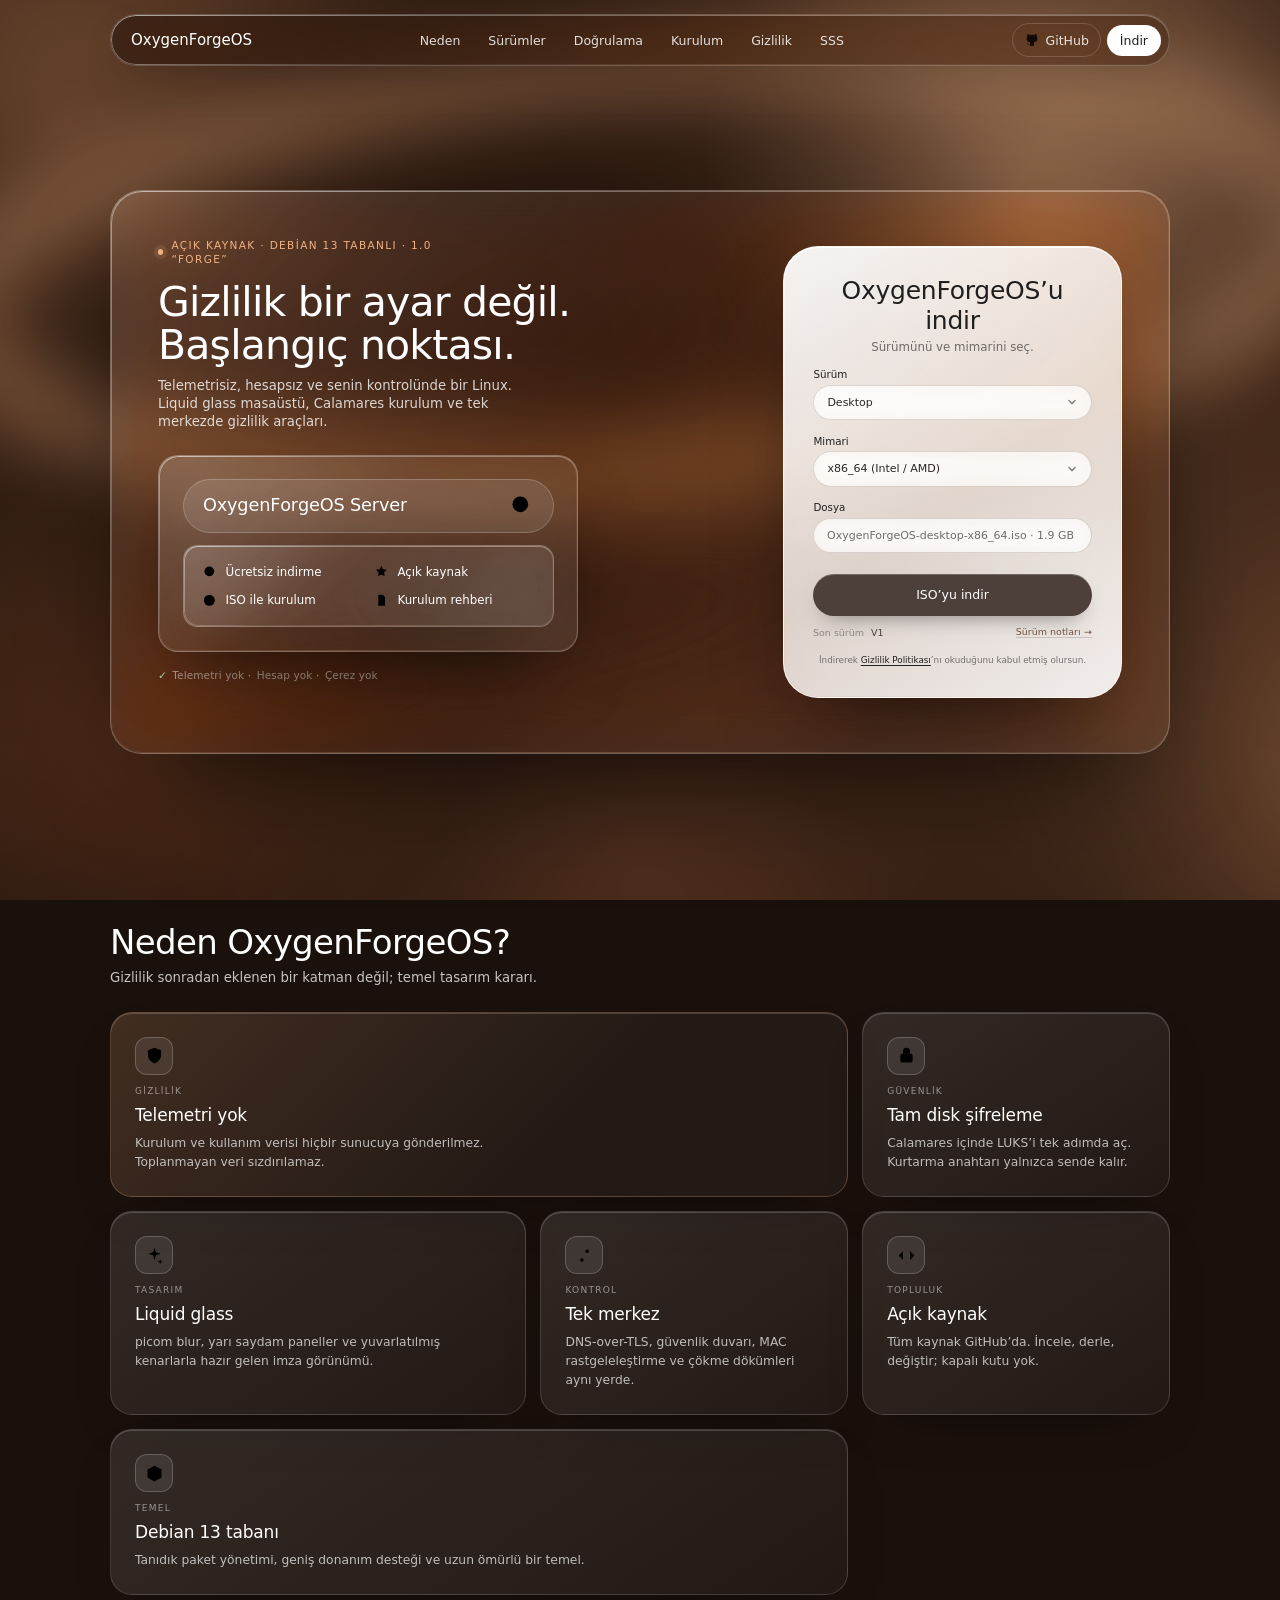
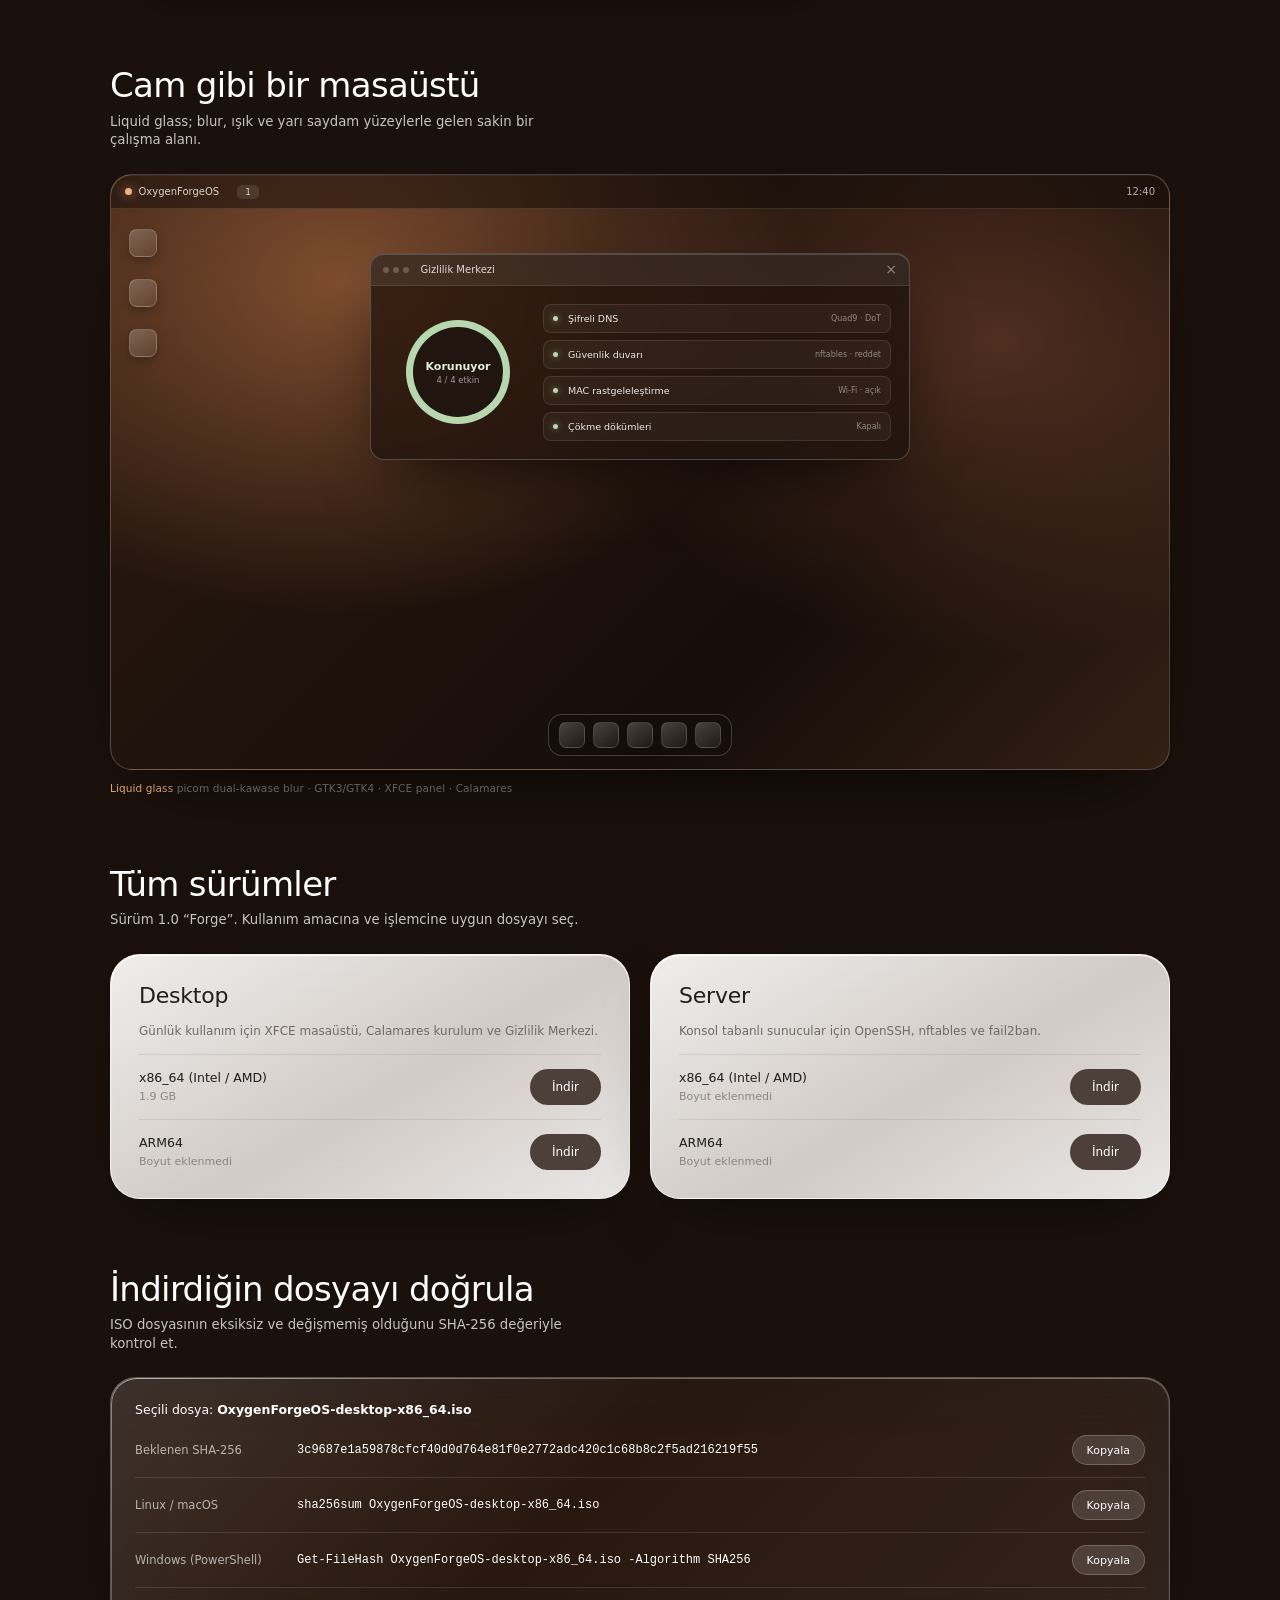
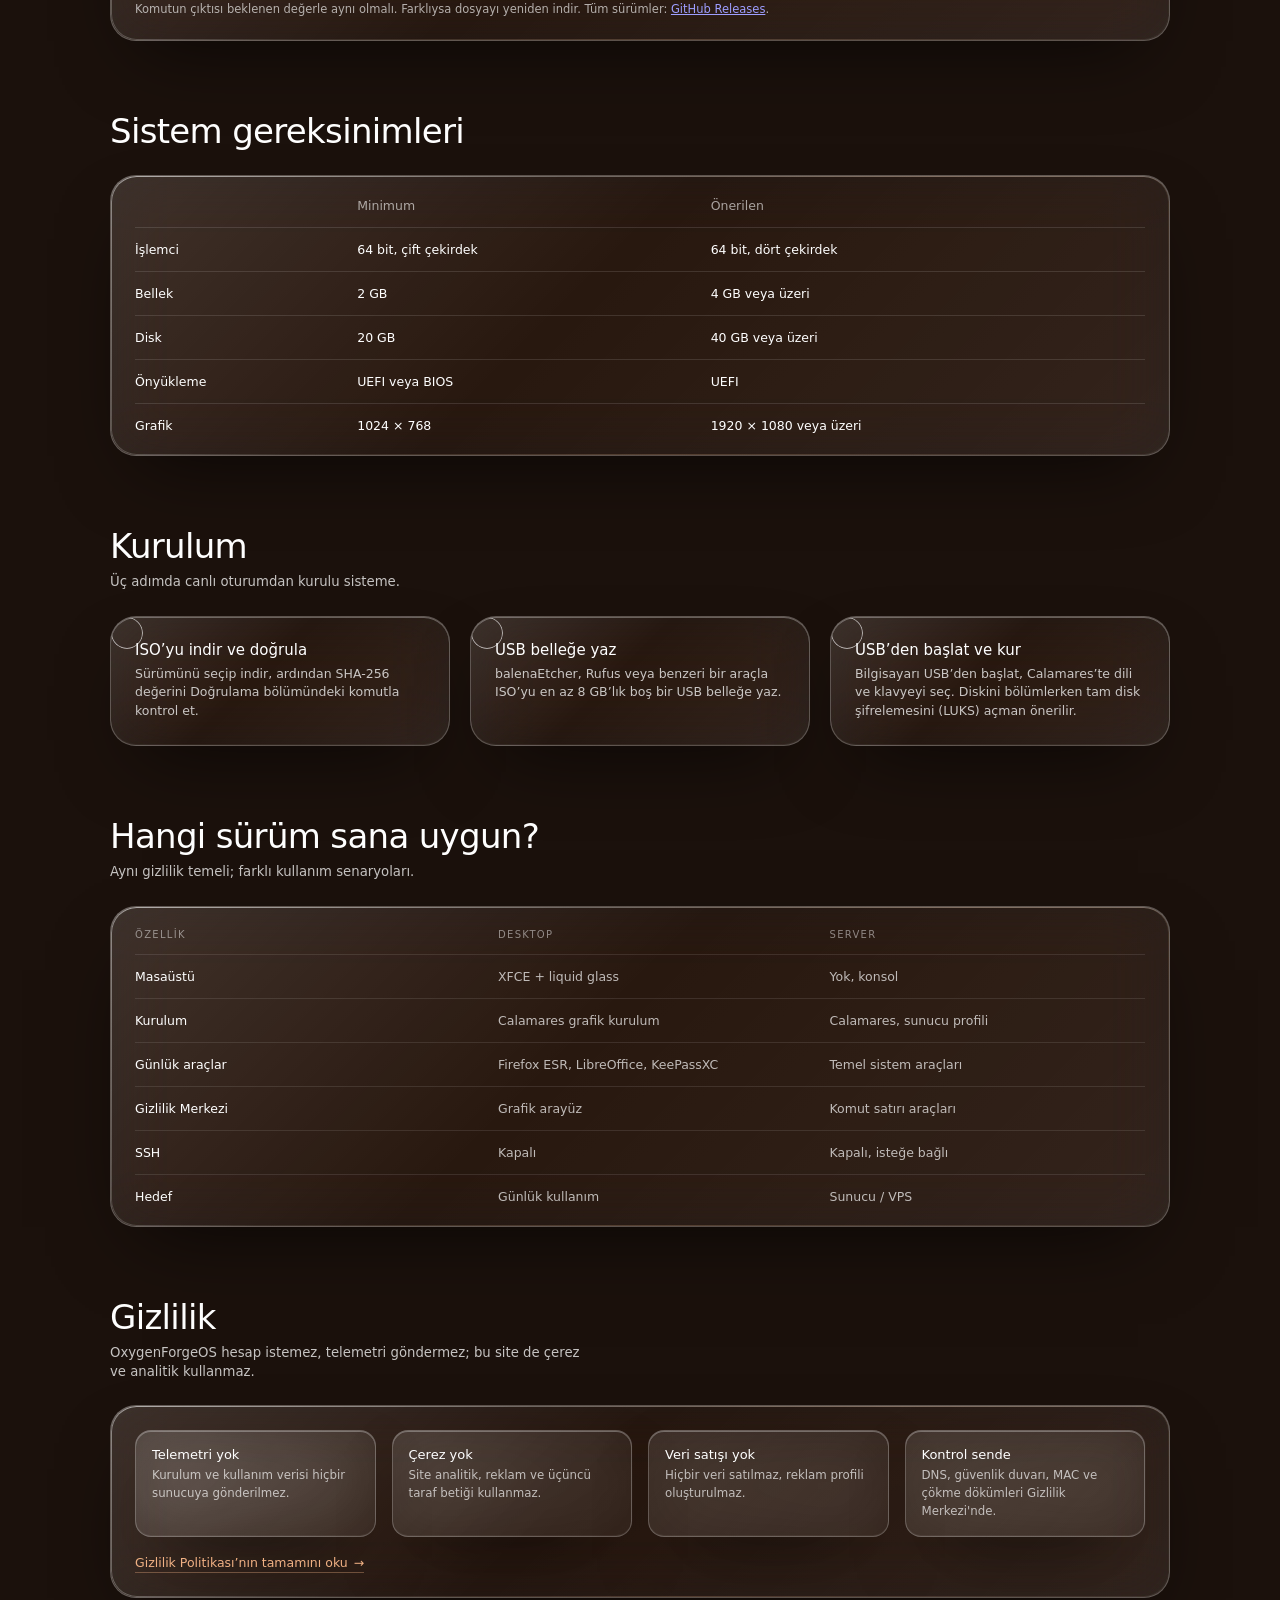
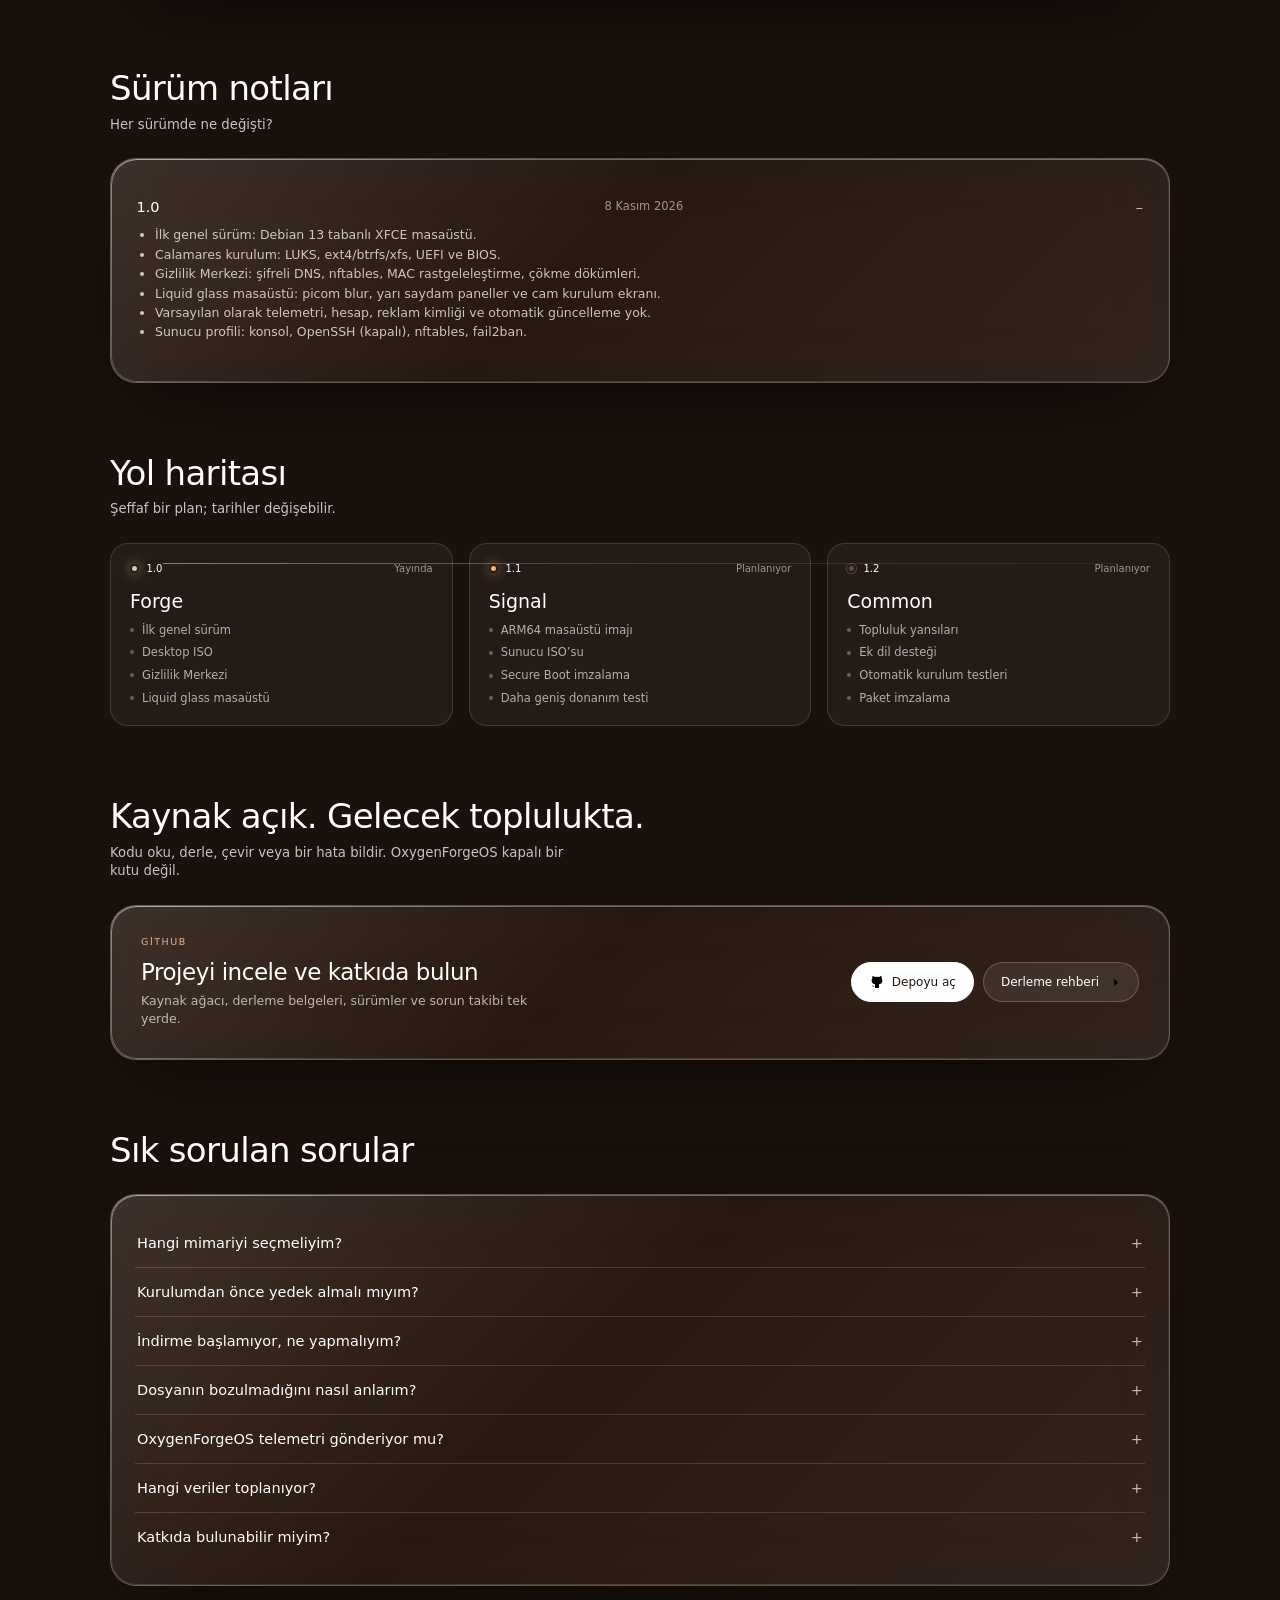
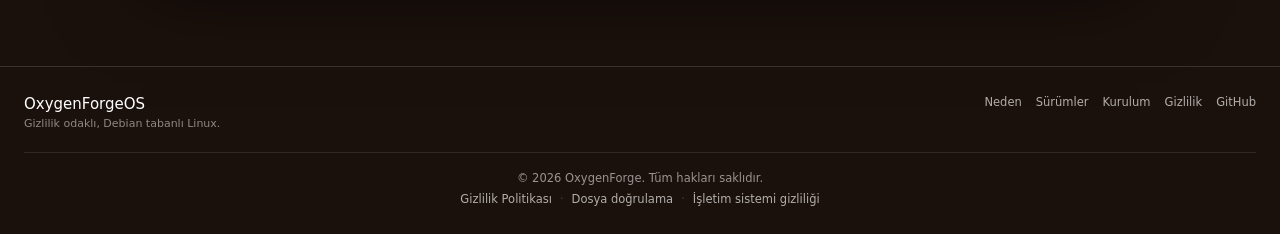
==== OxygenForgeOS-site/index.html @ 6a18b0da "Mobil tablo kaydırmasını düzelt Gereksinim tablosunun cam panel tarafından kırpılması yerine yatay k" ====
<!doctype html>
<html lang="tr">
<head>
<meta charset="utf-8">
<meta name="viewport" content="width=device-width,initial-scale=1">
<title>OxygenForgeOS — Gizlilik odaklı, Debian tabanlı Linux</title>
<meta name="description" content="OxygenForgeOS 1.0 “Forge”: gizlilik odaklı, Debian 13 tabanlı Linux. Telemetri yok, hesap yok, liquid glass masaüstü. ISO indir, SHA-256 ile doğrula.">
<meta name="color-scheme" content="dark">
<meta name="theme-color" content="#1b110c">
<link rel="canonical" href="https://oxygenforge-code.github.io/OxygenForge-OS/">
<meta property="og:type" content="website">
<meta property="og:title" content="OxygenForgeOS — Gizlilik odaklı Linux">
<meta property="og:description" content="Debian 13 tabanlı, telemetrisiz, liquid glass masaüstü. 1.0 “Forge” indirilebilir.">
<meta property="og:url" content="https://oxygenforge-code.github.io/OxygenForge-OS/">
<meta property="og:site_name" content="OxygenForgeOS">
<meta name="twitter:card" content="summary">
<meta name="twitter:title" content="OxygenForgeOS — Gizlilik odaklı Linux">
<meta name="twitter:description" content="Debian 13 tabanlı, telemetrisiz, liquid glass masaüstü.">
<link rel="icon" href="favicon.svg" type="image/svg+xml">
<link rel="manifest" href="site.webmanifest">
<link rel="stylesheet" href="style.css?v=20261109b">
<link rel="stylesheet" href="sections.css?v=20261109b">
<link rel="stylesheet" href="liquid.css?v=20261109b">
<link rel="stylesheet" href="extras.css?v=20261109b">
<script type="application/ld+json">
{"@context":"https://schema.org","@type":"SoftwareApplication","name":"OxygenForgeOS","applicationCategory":"OperatingSystem","operatingSystem":"Linux","softwareVersion":"1.0","description":"Debian 13 tabanlı, gizlilik odaklı Linux dağıtımı.","offers":{"@type":"Offer","price":"0","priceCurrency":"TRY"},"url":"https://oxygenforge-code.github.io/OxygenForge-OS/","downloadUrl":"https://github.com/OxygenForge-code/OxygenForge-OS/releases/download/V1/OxygenForgeOS-desktop-x86_64.iso","license":"https://github.com/OxygenForge-code/OxygenForge-OS/blob/main/LICENSE"}
</script>
</head>
<body id="top">
<svg width="0" height="0" style="position:absolute" fill="none" stroke="currentColor" stroke-width="1.6" stroke-linecap="round" stroke-linejoin="round" aria-hidden="true">
<symbol id="i-target" viewBox="0 0 24 24"><circle cx="12" cy="12" r="3"/><circle cx="12" cy="12" r="8"/><path d="M12 2v3M12 19v3M2 12h3M19 12h3"/></symbol>
<symbol id="i-star" viewBox="0 0 24 24"><path d="m12 3 2.7 5.6 6.1.9-4.4 4.3 1 6.1L12 17l-5.4 2.9 1-6.1-4.4-4.3 6.1-.9z"/></symbol>
<symbol id="i-check" viewBox="0 0 24 24"><circle cx="12" cy="12" r="9"/><path d="m8 12.5 2.7 2.7L16 9.5"/></symbol>
<symbol id="i-doc" viewBox="0 0 24 24"><path d="M7 3h7l4 4v14H7z"/><path d="M14 3v4h4M10 12h5M10 16h5"/></symbol>
<symbol id="i-search" viewBox="0 0 24 24"><circle cx="11" cy="11" r="6.5"/><path d="m16 16 4.5 4.5"/></symbol>
<symbol id="i-shield" viewBox="0 0 24 24"><path d="M12 3 4.5 6v5.5c0 4.4 3.2 7.9 7.5 9.5 4.3-1.6 7.5-5.1 7.5-9.5V6z"/><path d="m8.7 12 2.2 2.2 4.4-4.5"/></symbol>
<symbol id="i-lock" viewBox="0 0 24 24"><rect x="5" y="10" width="14" height="10" rx="2"/><path d="M8 10V7a4 4 0 0 1 8 0v3M12 14v2"/></symbol>
<symbol id="i-spark" viewBox="0 0 24 24"><path d="m12 3 1.7 5.3L19 10l-5.3 1.7L12 17l-1.7-5.3L5 10l5.3-1.7z"/><path d="m18.5 16 .7 2.3 2.3.7-2.3.7-.7 2.3-.7-2.3-2.3-.7 2.3-.7z"/></symbol>
<symbol id="i-sliders" viewBox="0 0 24 24"><path d="M4 7h9M17 7h3M4 17h3M11 17h9"/><circle cx="15" cy="7" r="2"/><circle cx="9" cy="17" r="2"/></symbol>
<symbol id="i-code" viewBox="0 0 24 24"><path d="m8 7-5 5 5 5M16 7l5 5-5 5M14 4l-4 16"/></symbol>
<symbol id="i-package" viewBox="0 0 24 24"><path d="m12 3 8 4.5v9L12 21l-8-4.5v-9z"/><path d="m4 7.5 8 4.5 8-4.5M12 12v9M8 5l8 4.5"/></symbol>
<symbol id="i-github" viewBox="0 0 24 24"><path d="M9 19c-4 1.2-4-2-5.5-2.5M15 21v-3.5c0-1 .1-1.4-.5-2 2.8-.3 5.5-1.4 5.5-6A4.7 4.7 0 0 0 18.8 6c.1-.3.5-1.3-.1-2.8 0 0-1.1-.3-3.6 1.3a12.5 12.5 0 0 0-6.2 0C6.4 2.9 5.3 3.2 5.3 3.2c-.6 1.5-.2 2.5-.1 2.8A4.7 4.7 0 0 0 4 9.4c0 4.6 2.7 5.7 5.5 6-.4.4-.6.9-.5 1.9V21"/></symbol>
<symbol id="i-arrow" viewBox="0 0 24 24"><path d="M4 12h15M13 6l6 6-6 6"/></symbol>
</svg>
<div class="bg" aria-hidden="true"><canvas id="bg"></canvas></div>
<nav class="nav">
  <a class="brand" href="#top" aria-label="OxygenForgeOS ana sayfa">OxygenForgeOS</a>
  <div class="lk"><a href="#features">Neden</a><a href="#releases">Sürümler</a><a href="#verify">Doğrulama</a><a href="#install">Kurulum</a><a href="#privacy">Gizlilik</a><a href="#faq">SSS</a></div>
  <div class="navactions">
    <a class="gh" href="https://github.com/OxygenForge-code/OxygenForge-OS" target="_blank" rel="noopener" aria-label="GitHub deposu"><svg width="16" height="16"><use href="#i-github"/></svg><span>GitHub</span></a>
    <a class="dl" href="#releases">İndir</a>
  </div>
</nav>
<div class="stage"><main class="hero">
  <section class="copy">
    <p class="kicker"><span class="pulse"></span>Açık kaynak · Debian 13 tabanlı · 1.0 “Forge”</p>
    <h1>Gizlilik bir ayar değil.<br>Başlangıç noktası.</h1>
    <p>Telemetrisiz, hesapsız ve senin kontrolünde bir Linux. Liquid glass masaüstü, Calamares kurulum ve tek merkezde gizlilik araçları.</p>
    <div class="benefits">
      <div class="search"><span id="typed" aria-hidden="true"></span><svg width="29" height="29"><use href="#i-search"/></svg></div>
      <ul class="features">
        <li style="--k:0"><svg><use href="#i-target"/></svg>Ücretsiz indirme</li>
        <li style="--k:1"><svg><use href="#i-star"/></svg>Açık kaynak</li>
        <li style="--k:2"><svg><use href="#i-check"/></svg>ISO ile kurulum</li>
        <li style="--k:3"><svg><use href="#i-doc"/></svg>Kurulum rehberi</li>
      </ul>
      <i class="shine"></i>
    </div>
    <p class="tinyaudit"><span>✓</span> Telemetri yok <span>·</span> Hesap yok <span>·</span> Çerez yok</p>
  </section>
  <form class="card" id="dl">
    <header><h2>OxygenForgeOS’u indir</h2><p>Sürümünü ve mimarini seç.</p></header>
    <label>Sürüm<select id="edition"><option value="desktop">Desktop</option><option value="server">Server</option></select></label>
    <label>Mimari<select id="arch"><option value="x86_64">x86_64 (Intel / AMD)</option><option value="arm64">ARM64</option></select></label>
    <label>Dosya<output id="fname"></output></label>
    <button type="submit">ISO’yu indir</button>
    <p class="releaseline"><span>Son sürüm</span><b id="relver">V1</b><a href="https://github.com/OxygenForge-code/OxygenForge-OS/releases" target="_blank" rel="noopener">Sürüm notları →</a></p>
    <small>İndirerek <a href="gizlilik.html">Gizlilik Politikası</a>’nı okuduğunu kabul etmiş olursun.</small>
  </form>
</main></div>
<div id="sections" class="wrap"></div>
<footer class="foot">
  <div class="foot-main">
    <div class="foot-brand"><b>OxygenForgeOS</b><span>Gizlilik odaklı, Debian tabanlı Linux.</span></div>
    <div class="foot-links"><a href="#features">Neden</a><a href="#releases">Sürümler</a><a href="#install">Kurulum</a><a href="gizlilik.html">Gizlilik</a><a href="https://github.com/OxygenForge-code/OxygenForge-OS" target="_blank" rel="noopener">GitHub</a></div>
  </div>
  <p>© 2026 OxygenForge. Tüm hakları saklıdır.</p>
  <p class="fl"><a href="gizlilik.html">Gizlilik Politikası</a><span>·</span><a href="#verify">Dosya doğrulama</a><span>·</span><a href="gizlilik.html#os">İşletim sistemi gizliliği</a></p>
</footer>
<div id="toast" role="status"></div>
<script src="bg.js?v=20261109b"></script>
<script src="config.js?v=20261109b"></script>
<script src="app.js?v=20261109b"></script>
<script src="sections.js?v=20261109b"></script>
<script src="glass.js?v=20261109b"></script>
</body>
</html>
---- OxygenForgeOS-site/style.css ----
:root{--f:"Inter","Geist","Noto Sans","DejaVu Sans",system-ui,-apple-system,"Segoe UI",sans-serif}
*{box-sizing:border-box;margin:0}
body{font-family:var(--f);background:#1b110c;color:#fff;display:grid;place-items:center;min-height:100vh;padding:24px;overflow-x:hidden}
.bg{position:fixed;inset:0;z-index:-1;overflow:hidden;background:#1b110c}
.bg canvas{position:absolute;inset:-6%;width:112%;height:112%;object-fit:cover;filter:blur(12px)}
.bg::after{content:"";position:absolute;inset:0;background:rgba(0,0,0,.2)}
.hero{width:min(1060px,100%);display:flex;gap:47px;align-items:center;padding:47px;border:1px solid rgba(255,255,255,.2);border-radius:30px}
.copy{flex:1;min-width:0}
h1{font-weight:400;font-size:clamp(32px,4.2vw,41px);line-height:1.07;letter-spacing:-.02em;margin-bottom:9px}
.copy>p{font-size:13.25px;line-height:1.35;color:rgba(255,255,255,.8);max-width:46ch;margin-bottom:24px}
.benefits{position:relative;max-width:420px;padding:23.5px;display:grid;gap:12px;background:rgba(255,255,255,.1);border:1px solid rgba(255,255,255,.2);border-radius:20px;overflow:hidden;animation:rise .8s cubic-bezier(.22,1,.36,1) both}
.search{height:53.5px;border-radius:999px;background:rgba(255,255,255,.1);border:1px solid rgba(255,255,255,.2);display:flex;align-items:center;justify-content:space-between;gap:12px;padding:0 17px 0 19px;font-size:17.7px;letter-spacing:-.01em;animation:pop 1.2s .87s ease-out both}
#typed{white-space:nowrap;overflow:hidden;min-height:21px}
#typed span{display:inline-block;white-space:pre;animation:ch .6s cubic-bezier(0,0,.58,1) both;animation-delay:calc(var(--i)*55ms)}
#typed.out span{animation:chx .4s linear forwards;animation-delay:calc((var(--n) - var(--i))*30ms)}
.features{list-style:none;padding:18px;display:grid;grid-template-columns:1fr 1fr;gap:14.7px 12px;background:rgba(137,137,137,.1);border:.74px solid rgba(255,255,255,.09);border-radius:14.7px;-webkit-backdrop-filter:blur(55px);backdrop-filter:blur(55px);animation:rise .8s 1.5s cubic-bezier(.22,1,.36,1) both}
.features li{display:flex;gap:8.8px;align-items:center;font-size:11.8px;animation:ch .5s both;animation-delay:calc(1.9s + var(--k)*.26s)}
.features svg{width:14.7px;height:14.7px;flex:none}
.shine{position:absolute;top:-40px;left:-90px;width:132px;height:330px;pointer-events:none;mix-blend-mode:screen;opacity:0;background:linear-gradient(90deg,rgba(212,229,255,0),rgba(224,240,255,.06) 30%,rgba(255,255,255,.36) 48%,rgba(255,255,255,.44) 54%,rgba(224,240,255,.09) 66%,rgba(212,229,255,0));animation:shine 10.2s infinite}
.card{flex:none;width:339px;display:grid;gap:14.7px;padding:29.4px;background:#fff;color:#1f1f1f;border-radius:35px;animation:rise .9s .3s cubic-bezier(.22,1,.36,1) both}
.card header{text-align:center;display:grid;gap:4.4px}
h2{font-weight:400;font-size:25px;line-height:1.18;letter-spacing:-.01em}
.card header p{font-size:11.8px;color:#6e6b68}
label{display:grid;gap:4.4px;font-size:10.3px;color:#212121}
select,output{width:100%;height:35.3px;padding:0 13px;border:.74px solid rgba(100,100,100,.2);border-radius:18px;background:#f1f0ee;font:400 11px "Inter",system-ui,sans-serif;color:#2b2623}
select{appearance:none;-webkit-appearance:none;cursor:pointer;background:#f1f0ee url("data:image/svg+xml,%3Csvg xmlns='http://www.w3.org/2000/svg' width='12' height='12' fill='none' stroke='%238a8683' stroke-width='1.6' stroke-linecap='round'%3E%3Cpath d='m3 4.5 3 3 3-3'/%3E%3C/svg%3E") no-repeat right 13px center}
output{display:flex;align-items:center;color:#6e6b68;overflow:hidden;white-space:nowrap}
button{margin-top:6px;height:42px;border:0;border-radius:999px;background:#4d403a;color:#fff;font:500 12.5px "Inter",system-ui,sans-serif;cursor:pointer;transition:transform .15s,background .2s}
button:hover{background:#3b302b}button:active{transform:scale(.98)}
small{font-size:8.8px;line-height:1.67;color:#727272;text-align:center}
small a{color:#212121;text-underline-offset:2px}
small a:hover{color:#4d403a}
:focus-visible{outline:2px solid #c98f6b;outline-offset:2px}
#toast{position:fixed;left:50%;bottom:28px;transform:translate(-50%,16px);opacity:0;background:#fff;color:#1f1f1f;padding:12px 18px;border-radius:999px;font-size:12.5px;box-shadow:0 8px 30px rgba(0,0,0,.3);transition:.3s;pointer-events:none;max-width:calc(100vw - 32px);text-align:center}
#toast.on{opacity:1;transform:translate(-50%,0)}
@keyframes rise{from{opacity:0;transform:translateY(28px)}}
@keyframes pop{0%{opacity:0;transform:translateY(14px) scale(.86)}55%{opacity:1;transform:translateY(-3px) scale(1.035)}75%{transform:translateY(1px) scale(.987)}100%{opacity:1;transform:none}}
@keyframes ch{from{opacity:0;transform:translateY(5px);filter:blur(3px)}}
@keyframes chx{to{opacity:0}}
@keyframes shine{0%,8.8%{opacity:0;transform:translateX(0) rotate(-15deg)}11.3%,22%{opacity:.85}25%,100%{opacity:0;transform:translateX(560px) rotate(-15deg)}}
@media(max-width:860px){.hero{flex-direction:column;padding:28px 20px;gap:28px}.benefits{max-width:none;width:100%}.card{width:100%;max-width:400px}}
@media(prefers-reduced-motion:reduce){*{animation:none!important;transition:none!important}}
---- OxygenForgeOS-site/sections.css ----
html{scroll-behavior:smooth;scroll-padding-top:84px}
body{display:block;padding:0}
.nav{position:fixed;top:14px;left:50%;transform:translateX(-50%);z-index:10;width:min(1060px,calc(100% - 28px));display:flex;align-items:center;justify-content:space-between;gap:16px;padding:8px 8px 8px 20px;border:1px solid rgba(255,255,255,.2);border-radius:999px;background:rgba(30,18,12,.45);-webkit-backdrop-filter:blur(20px);backdrop-filter:blur(20px)}
.nav a{color:rgba(255,255,255,.85);text-decoration:none;font-size:12.5px;padding:8px 13px;border-radius:999px;transition:background .2s}
.nav a:hover{background:rgba(255,255,255,.12)}
.nav .brand{font-size:15px;font-weight:500;color:#fff;padding:0}.nav .brand:hover{background:none}
.nav .dl{background:#fff;color:#1f1f1f;font-weight:500}.nav .dl:hover{background:#f1f0ee}
.lk{display:flex;gap:2px}
.stage{min-height:100vh;display:grid;place-items:center;padding:92px 24px 48px}
.wrap{width:min(1060px,calc(100% - 48px));margin:0 auto;display:grid;gap:72px;padding:24px 0 80px}
.sec{display:grid;gap:24px}
.sh h2{font-size:clamp(26px,3.4vw,34px);font-weight:400;letter-spacing:-.02em;line-height:1.1}
.sh p{font-size:13.25px;color:rgba(255,255,255,.75);max-width:56ch;line-height:1.4;margin-top:8px}
.glass{border:1px solid rgba(255,255,255,.2);border-radius:24px;background:rgba(255,255,255,.07);-webkit-backdrop-filter:blur(28px);backdrop-filter:blur(28px);padding:24px}
.rg{display:grid;grid-template-columns:repeat(auto-fit,minmax(280px,1fr));gap:20px}
.rc{background:#fff;color:#1f1f1f;border-radius:30px;padding:28px;display:grid;gap:14px;align-content:start}
.rc h3{font-size:22px;font-weight:400;letter-spacing:-.01em}
.rc>p{font-size:12px;color:#6e6b68;line-height:1.5}
.rr{display:flex;justify-content:space-between;align-items:center;gap:12px;padding-top:14px;border-top:1px solid rgba(100,100,100,.15)}
.rr b{display:block;font-weight:500;font-size:12.5px}.rr span{font-size:11px;color:#8a8683}
.rr button{margin:0;height:36px;padding:0 22px;font-size:12px}
.hl{font-size:12.5px;margin-bottom:6px}
.cmd{display:grid;grid-template-columns:150px 1fr auto;gap:12px;align-items:center;padding:12px 0;border-bottom:1px solid rgba(255,255,255,.12)}
.cmd span{font-size:11.5px;color:rgba(255,255,255,.65)}
.cmd code{font:12px/1.5 ui-monospace,SFMono-Regular,Menlo,Consolas,monospace;word-break:break-all}
.cp{margin:0;height:30px;padding:0 14px;font-size:11px;background:rgba(255,255,255,.14);border:1px solid rgba(255,255,255,.2)}
.cp:hover{background:rgba(255,255,255,.24)}
.note{font-size:11.5px;color:rgba(255,255,255,.65);margin-top:14px}
.tw{overflow-x:auto;padding:8px 24px}
table{width:100%;border-collapse:collapse;font-size:12.5px;min-width:460px}
th,td{text-align:left;padding:14px 12px 14px 0;border-bottom:1px solid rgba(255,255,255,.12);font-weight:400}
th{color:#fff}tr:first-child th{color:rgba(255,255,255,.6)}tr:last-child>*{border:0}
.st{list-style:none;padding:0;counter-reset:s;display:grid;grid-template-columns:repeat(auto-fit,minmax(240px,1fr));gap:20px}
.st li{counter-increment:s}
.st li::before{content:counter(s);display:grid;place-items:center;width:30px;height:30px;border-radius:50%;background:#fff;color:#4d403a;font:500 13px "Inter",sans-serif;margin-bottom:14px}
.st b{display:block;font-weight:500;font-size:15px;margin-bottom:6px}
.st p{font-size:12.5px;color:rgba(255,255,255,.75);line-height:1.5}
details{border-bottom:1px solid rgba(255,255,255,.14);padding:16px 2px}
details:last-child{border:0}
summary{cursor:pointer;list-style:none;display:flex;gap:12px;font-size:14.5px}
summary::-webkit-details-marker{display:none}
summary::after{content:"+";margin-left:auto;opacity:.7}
details[open] summary::after{content:"–"}
summary span{margin-left:auto;margin-right:8px;font-size:11.5px;color:rgba(255,255,255,.55)}
summary span+*{margin-left:0}
details p,details ul{margin-top:10px;font-size:12.5px;line-height:1.55;color:rgba(255,255,255,.75)}
details ul{padding-left:18px}
.foot{border-top:1px solid rgba(255,255,255,.14);padding:28px 24px;text-align:center;font-size:11.5px;color:rgba(255,255,255,.55)}
@media(max-width:700px){.lk{display:none}.wrap{gap:56px}.cmd{grid-template-columns:1fr auto}.cmd span{grid-column:1/-1}}
@media(prefers-reduced-motion:reduce){html{scroll-behavior:auto}}

/* Privacy summary */
.pgrid{display:grid;grid-template-columns:repeat(auto-fit,minmax(190px,1fr));gap:16px}
.pitem{background:rgba(255,255,255,.055);border:1px solid rgba(255,255,255,.1);border-radius:16px;padding:16px}
.pitem b{display:block;font-weight:500;font-size:13px;color:#fff;margin-bottom:5px}
.pitem span{display:block;font-size:11.8px;line-height:1.5;color:rgba(255,255,255,.68)}
.plink{display:inline-flex;align-items:center;gap:6px;margin-top:18px;color:#f0b184;font-size:12.5px;text-decoration:none;border-bottom:1px solid rgba(240,177,132,.35);padding-bottom:2px}
.plink:hover{color:#ffe0c4;border-bottom-color:rgba(255,224,196,.7)}

/* Footer links */
.foot p{margin:0}
.foot .fl{display:flex;flex-wrap:wrap;justify-content:center;gap:8px;margin-top:7px}
.foot .fl a{color:rgba(255,255,255,.66);text-decoration:none}
.foot .fl a:hover{color:#fff}
.foot .fl span{opacity:.35}

/* Legal page */
.legal-stage{display:block;place-items:initial;padding:128px 24px 80px}
.legal{width:min(860px,100%);margin:0 auto;display:grid;gap:22px}
.legal-head{padding:6px 4px 0}
.eyebrow{font-size:10.5px;letter-spacing:.18em;text-transform:uppercase;color:#f0b184;margin-bottom:12px}
.legal h1{font-size:clamp(36px,6vw,58px);line-height:1.02;letter-spacing:-.03em;font-weight:400}
.legal-sub{font-size:14px;line-height:1.5;color:rgba(255,255,255,.72);max-width:62ch;margin-top:14px}
.legal-meta{font-size:11.5px;color:rgba(255,255,255,.48);margin-top:10px}
.legal-card{line-height:1.75;color:rgba(255,255,255,.8);padding:clamp(24px,4vw,42px)}
.legal-card h2{font-size:20px;font-weight:500;line-height:1.25;letter-spacing:-.01em;color:#fff;margin:34px 0 10px}
.legal-card h2:first-of-type{margin-top:0}
.legal-card h3{font-size:14.5px;font-weight:500;color:#fff;margin:22px 0 7px}
.legal-card p,.legal-card li{font-size:13.25px}
.legal-card p{margin:0 0 13px}
.legal-card ul{margin:0 0 15px;padding-left:20px}
.legal-card li{margin:7px 0}
.legal-card strong{color:#fff;font-weight:500}
.legal-card a{color:#f0b184;text-decoration:none;border-bottom:1px solid rgba(240,177,132,.35)}
.legal-card a:hover{color:#ffe0c4}
.legal-card code{font:12px/1.5 ui-monospace,SFMono-Regular,Menlo,Consolas,monospace;background:rgba(255,255,255,.08);border-radius:5px;padding:2px 5px}
.tldr{display:grid;grid-template-columns:repeat(auto-fit,minmax(150px,1fr));gap:12px;margin-bottom:30px}
.tldr div{background:rgba(255,255,255,.055);border:1px solid rgba(255,255,255,.1);border-radius:14px;padding:14px}
.tldr b{display:block;font-size:12px;color:#fff;margin-bottom:4px}
.tldr span{display:block;font-size:11.5px;line-height:1.45;color:rgba(255,255,255,.62)}
.toc{display:flex;flex-wrap:wrap;gap:7px;margin:0 0 30px}
.toc a{font-size:11.2px;padding:6px 10px;border:1px solid rgba(255,255,255,.14);border-radius:999px;color:rgba(255,255,255,.72);text-decoration:none}
.toc a:hover{background:rgba(255,255,255,.1);color:#fff}
.legal table{width:100%;min-width:0;border-collapse:collapse;font-size:12.5px;margin:8px 0 20px}
.legal th,.legal td{text-align:left;padding:10px 14px 10px 0;border-bottom:1px solid rgba(255,255,255,.1);vertical-align:top}
.legal th{color:#fff;font-weight:500}
.legal tr:first-child th{color:rgba(255,255,255,.55);font-weight:400}
.legal tr:last-child>*{border-bottom:0}
.legal .callout{background:rgba(240,177,132,.1);border:1px solid rgba(240,177,132,.28);border-radius:14px;padding:14px 16px;margin:0 0 20px}
.legal .callout p{margin:0;font-size:12.8px;color:rgba(255,255,255,.8)}
.legal .contact-card{display:grid;gap:4px}
.legal .contact-card b{font-size:14px;color:#fff;font-weight:500}
.legal .contact-card span{font-size:12.5px;color:rgba(255,255,255,.68)}
.legal .contact-card a{justify-self:start}
@media(max-width:700px){.legal-stage{padding:108px 18px 60px}.legal-card{padding:22px}.toc{display:none}.legal-card p,.legal-card li{font-size:13px}.legal th,.legal td{padding-right:10px}}
---- OxygenForgeOS-site/liquid.css ----
/* Liquid glass layer: translucent panels, specular rims and pointer-following light. */
:root {
  --liquid-blur: blur(30px) saturate(170%);
  --liquid-bg: linear-gradient(135deg, rgba(255,255,255,.14), rgba(255,255,255,.035) 44%, rgba(255,255,255,.085));
  --liquid-border: rgba(255,255,255,.24);
  --liquid-shadow: 0 32px 80px -32px rgba(0,0,0,.72), inset 0 1px 0 rgba(255,255,255,.3), inset 0 -1px 0 rgba(255,255,255,.05);
}

.hero,
.glass,
.benefits,
.features,
.tldr div,
.pitem,
.legal-card,
.card,
.rc {
  position: relative;
  isolation: isolate;
  overflow: hidden;
}

.hero,
.glass,
.benefits,
.features,
.nav,
.tldr div,
.pitem {
  background: var(--liquid-bg);
  border: 1px solid var(--liquid-border);
  box-shadow: var(--liquid-shadow);
  -webkit-backdrop-filter: var(--liquid-blur);
  backdrop-filter: var(--liquid-blur);
}

.hero {
  border-radius: 32px;
  box-shadow: 0 40px 110px -48px rgba(0,0,0,.82), inset 0 1px 0 rgba(255,255,255,.28), inset 0 -1px 0 rgba(255,255,255,.06);
}

.nav {
  background: linear-gradient(135deg, rgba(42,25,17,.66), rgba(28,17,12,.38) 50%, rgba(60,36,24,.5));
  border-color: rgba(255,255,255,.24);
  box-shadow: 0 18px 46px -22px rgba(0,0,0,.75), inset 0 1px 0 rgba(255,255,255,.28);
  overflow: hidden;
}

.glass {
  border-radius: 26px;
}

.card {
  background: linear-gradient(145deg, rgba(255,255,255,.95), rgba(249,242,236,.84) 54%, rgba(255,255,255,.91));
  border: 1px solid rgba(255,255,255,.7);
  box-shadow: 0 36px 90px -34px rgba(0,0,0,.72), inset 0 1px 0 rgba(255,255,255,.9);
  -webkit-backdrop-filter: blur(24px) saturate(145%);
  backdrop-filter: blur(24px) saturate(145%);
}

.rc {
  background: linear-gradient(150deg, rgba(255,255,255,.93), rgba(250,244,238,.82) 55%, rgba(255,255,255,.9));
  border: 1px solid rgba(255,255,255,.62);
  box-shadow: 0 28px 70px -30px rgba(0,0,0,.62), inset 0 1px 0 rgba(255,255,255,.9);
  -webkit-backdrop-filter: blur(22px) saturate(140%);
  backdrop-filter: blur(22px) saturate(140%);
}

.tldr div,
.pitem {
  border-radius: 16px;
  background: linear-gradient(135deg, rgba(255,255,255,.1), rgba(255,255,255,.035));
}

/* Refraction-like rim on every glass surface. */
.hero::before,
.glass::before,
.nav::before,
.benefits::before,
.features::before,
.card::before,
.rc::before,
.legal-card::before {
  content: "";
  position: absolute;
  inset: 0;
  z-index: 0;
  border-radius: inherit;
  padding: 1px;
  background: linear-gradient(135deg, rgba(255,255,255,.72), rgba(255,255,255,.06) 34%, rgba(240,177,132,.3) 62%, rgba(255,255,255,.04));
  -webkit-mask: linear-gradient(#000 0 0) content-box, linear-gradient(#000 0 0);
  -webkit-mask-composite: xor;
  mask: linear-gradient(#000 0 0) content-box, linear-gradient(#000 0 0);
  mask-composite: exclude;
  pointer-events: none;
  opacity: .62;
}

/* Soft moving light that follows the pointer. */
.liquid::after {
  content: "";
  position: absolute;
  inset: -30%;
  z-index: 0;
  border-radius: inherit;
  pointer-events: none;
  opacity: 0;
  background: radial-gradient(300px circle at var(--mx, 18%) var(--my, 0%), rgba(255,255,255,.2), rgba(255,255,255,.06) 38%, transparent 68%);
  transition: opacity .45s ease;
}

.liquid:hover::after {
  opacity: 1;
}

.hero > *,
.glass > *,
.nav > *,
.benefits > :not(.shine),
.features > *,
.card > *,
.rc > *,
.legal-card > * {
  position: relative;
  z-index: 1;
}

/* Form controls sit on the white glass card; keep them slightly frosted too. */
.card select,
.card output {
  background-color: rgba(255,255,255,.58);
  border-color: rgba(90,74,64,.2);
  -webkit-backdrop-filter: blur(8px);
  backdrop-filter: blur(8px);
}

.card button {
  box-shadow: inset 0 1px 0 rgba(255,255,255,.22), 0 10px 22px -12px rgba(0,0,0,.55);
}

.card button:hover {
  background: linear-gradient(180deg, #5a4b43, #3b302b);
}

/* Warm and cool aurora behind the moving background. */
.bg::after {
  background:
    radial-gradient(38% 48% at 82% 16%, rgba(255,224,196,.16), transparent 72%),
    radial-gradient(34% 42% at 12% 82%, rgba(185,96,44,.2), transparent 72%),
    rgba(0,0,0,.18);
}

.bg::before {
  content: "";
  position: absolute;
  left: -18vmax;
  top: -24vmax;
  width: 72vmax;
  height: 72vmax;
  border-radius: 50%;
  background: radial-gradient(circle, rgba(240,177,132,.22), transparent 66%);
  filter: blur(44px);
  animation: liquid-aurora 24s ease-in-out infinite alternate;
  pointer-events: none;
}

@keyframes liquid-aurora {
  from { transform: translate3d(0,0,0) scale(1); }
  to { transform: translate3d(16vmax, 10vmax, 0) scale(1.16); }
}

.liquid,
.liquid::after {
  transition: opacity .45s ease;
}

@media (prefers-reduced-motion: reduce) {
  .bg::before { animation: none; }
  .liquid::after { transition: none; }
}

@supports not ((backdrop-filter: blur(1px)) or (-webkit-backdrop-filter: blur(1px))) {
  .hero, .glass, .benefits, .features, .nav, .tldr div, .pitem {
    background: rgba(35,22,15,.86);
  }
  .card, .rc {
    background: rgba(255,255,255,.96);
  }
}
---- OxygenForgeOS-site/extras.css ----
/* v1.1 site additions: feature bento, desktop showcase, comparison, roadmap, CTA. */

.nav .navactions{display:flex;align-items:center;gap:6px}
.nav .gh{display:inline-flex;align-items:center;gap:6px;padding:8px 11px;border:1px solid rgba(255,255,255,.16)}
.nav .gh svg{opacity:.82}
.nav .gh:hover{background:rgba(255,255,255,.1)}

.copy>.kicker{display:flex;align-items:center;gap:8px;font-size:10.5px;letter-spacing:.13em;text-transform:uppercase;color:#f0b184;margin-bottom:14px}
.pulse{width:6px;height:6px;border-radius:50%;background:#f0b184;box-shadow:0 0 0 4px rgba(240,177,132,.13);animation:pulse 2.6s ease-in-out infinite}
@keyframes pulse{50%{box-shadow:0 0 0 7px rgba(240,177,132,0)}}
.copy>.tinyaudit{font-size:10.5px;color:rgba(255,255,255,.52);margin-top:16px;letter-spacing:.01em}
.tinyaudit span{color:#b8d6b0;margin-right:2px}
.releaseline{display:flex;align-items:center;gap:7px;font-size:9.5px;color:#8a8683;margin-top:-4px}
.releaseline b{font-weight:500;color:#4d403a}
.releaseline a{margin-left:auto;color:#6d5142;text-decoration:none;border-bottom:1px solid rgba(109,81,66,.25)}
.releaseline a:hover{color:#2b2623}

/* Feature bento */
.bento{display:grid;grid-template-columns:1.15fr .85fr .85fr;gap:14px}
.bento-card{position:relative;overflow:hidden;isolation:isolate;display:flex;flex-direction:column;gap:9px;padding:24px;border:1px solid rgba(255,255,255,.14);border-radius:22px;background:linear-gradient(145deg,rgba(255,255,255,.105),rgba(255,255,255,.035));box-shadow:0 22px 55px -32px rgba(0,0,0,.65),inset 0 1px 0 rgba(255,255,255,.18);animation:rise .65s cubic-bezier(.22,1,.36,1) both;animation-delay:calc(var(--d)*60ms)}
.bento-card::after{content:"";position:absolute;right:-70px;top:-80px;width:190px;height:190px;border-radius:50%;background:radial-gradient(circle,rgba(240,177,132,.16),transparent 68%);pointer-events:none;z-index:-1}
.bc-0{grid-column:span 2;background:linear-gradient(135deg,rgba(240,177,132,.18),rgba(255,255,255,.04) 62%);border-color:rgba(240,177,132,.26)}
.bc-0 h3{font-size:25px}
.bc-0 p{max-width:48ch;font-size:13px}
.bc-5{grid-column:span 2}
.bento-icon{width:38px;height:38px;display:grid;place-items:center;border:1px solid rgba(255,255,255,.2);border-radius:12px;background:rgba(255,255,255,.08);color:#ffd4b4}
.tag{align-self:flex-start;font-size:9px;letter-spacing:.14em;text-transform:uppercase;color:rgba(255,255,255,.5);margin-top:2px}
.bento-card h3{font-size:17px;font-weight:500;letter-spacing:-.01em}
.bento-card p{font-size:12.3px;line-height:1.55;color:rgba(255,255,255,.7)}

/* Desktop showcase */
.desk-wrap{display:grid;gap:12px}
.desk{position:relative;overflow:hidden;aspect-ratio:16/9;min-height:300px;border:1px solid rgba(255,255,255,.2);border-radius:22px;background:
  radial-gradient(70% 90% at 22% 18%,rgba(215,132,79,.5),transparent 62%),
  radial-gradient(60% 80% at 84% 28%,rgba(126,72,50,.55),transparent 66%),
  linear-gradient(135deg,#2c1a11,#160d09 68%,#332015);
  box-shadow:0 36px 80px -42px rgba(0,0,0,.9),inset 0 1px 0 rgba(255,255,255,.18)}
.desk::after{content:"";position:absolute;inset:0;background:radial-gradient(50% 60% at 80% 90%,rgba(240,177,132,.14),transparent 70%);pointer-events:none}
.desk-top{position:absolute;top:0;left:0;right:0;height:34px;display:flex;align-items:center;gap:10px;padding:0 14px;font-size:10px;color:rgba(255,255,255,.8);background:rgba(12,8,6,.45);border-bottom:1px solid rgba(255,255,255,.12);backdrop-filter:blur(18px);z-index:2}
.df-brand{display:flex;align-items:center;gap:7px;font-weight:500}
.df-brand i{width:7px;height:7px;border-radius:50%;background:#f0b184;box-shadow:0 0 12px rgba(240,177,132,.8)}
.df-works{margin-left:8px;padding:2px 8px;border-radius:5px;background:rgba(255,255,255,.1);font-size:9px}
.df-clock{margin-left:auto;font-variant-numeric:tabular-nums;color:rgba(255,255,255,.65)}
.desk-body{position:absolute;inset:34px 0 0;padding:24px 26px 58px}
.desk-icons{position:absolute;left:18px;top:20px;display:grid;gap:22px}
.di{width:28px;height:28px;border-radius:8px;background:linear-gradient(145deg,rgba(255,255,255,.24),rgba(255,255,255,.06));border:1px solid rgba(255,255,255,.18);box-shadow:0 4px 10px rgba(0,0,0,.25)}
.desk-window{position:relative;z-index:1;width:min(540px,82%);margin:2% auto 0;border:1px solid rgba(255,255,255,.22);border-radius:14px;overflow:hidden;background:rgba(27,19,15,.72);box-shadow:0 30px 70px -24px rgba(0,0,0,.8),inset 0 1px 0 rgba(255,255,255,.16);backdrop-filter:blur(26px) saturate(150%)}
.dw-bar{height:32px;display:flex;align-items:center;gap:10px;padding:0 12px;background:rgba(255,255,255,.07);border-bottom:1px solid rgba(255,255,255,.1);font-size:10px;color:rgba(255,255,255,.82)}
.dw-dots{display:flex;gap:4px}.dw-dots i{width:6px;height:6px;border-radius:50%;background:rgba(255,255,255,.22)}
.dw-bar b{font-weight:500;margin-left:2px}.dw-x{margin-left:auto;color:rgba(255,255,255,.45);font-size:14px;line-height:1}
.dw-body{display:grid;grid-template-columns:138px 1fr;gap:16px;padding:18px}
.dw-ring{display:grid;place-items:center;text-align:center}
.dw-ring>div{width:104px;height:104px;display:grid;place-content:center;border-radius:50%;background:conic-gradient(#b7d8ae 0 100%);position:relative;color:#1c2a1a}
.dw-ring>div::before{content:"";position:absolute;inset:7px;border-radius:50%;background:#21160f}
.dw-ring strong,.dw-ring span{position:relative;z-index:1;display:block}.dw-ring strong{font-size:11px;color:#dff0d9}.dw-ring span{font-size:8.5px;color:rgba(255,255,255,.55);margin-top:2px}
.dw-list{display:grid;gap:7px}
.dw-list>div{display:grid;grid-template-columns:8px 1fr auto;align-items:center;gap:7px;padding:8px 9px;border:1px solid rgba(255,255,255,.1);border-radius:8px;background:rgba(255,255,255,.045)}
.dw-list span.on{width:5px;height:5px;border-radius:50%;background:#b7d8ae;box-shadow:0 0 7px rgba(183,216,174,.65)}
.dw-list b{font-size:9.5px;font-weight:500;color:rgba(255,255,255,.9)}.dw-list em{font-size:8px;font-style:normal;color:rgba(255,255,255,.48)}
.desk-dock{position:absolute;left:50%;bottom:13px;transform:translateX(-50%);display:flex;gap:8px;padding:7px 10px;border:1px solid rgba(255,255,255,.2);border-radius:14px;background:rgba(20,13,9,.55);backdrop-filter:blur(20px);z-index:2}
.desk-dock i{width:26px;height:26px;border-radius:7px;background:linear-gradient(145deg,rgba(255,255,255,.22),rgba(255,255,255,.05));border:1px solid rgba(255,255,255,.13)}
.desk-note{font-size:10.5px;color:rgba(255,255,255,.48);letter-spacing:.01em}.desk-note span{color:#f0b184}

/* Tables must scroll inside their glass panel instead of being clipped by it. */
.glass.tw{overflow-x:auto;overflow-y:hidden;-webkit-overflow-scrolling:touch}

/* Comparison */
.cmp{padding:8px 24px}
.cmp-row{display:grid;grid-template-columns:1.1fr 1fr 1fr;gap:16px;padding:14px 0;border-bottom:1px solid rgba(255,255,255,.1);font-size:12.5px;align-items:center}
.cmp-row:last-child{border:0}
.cmp-row b{font-weight:500;color:#fff}.cmp-row span{color:rgba(255,255,255,.7)}
.cmp-head{font-size:10px;letter-spacing:.13em;text-transform:uppercase;color:rgba(255,255,255,.48)}
.cmp-head b{color:rgba(255,255,255,.48);font-weight:400}

/* Roadmap */
.road{position:relative;display:grid;grid-template-columns:repeat(3,1fr);gap:16px}
.road::before{content:"";position:absolute;left:5%;right:5%;top:20px;height:1px;background:linear-gradient(90deg,rgba(240,177,132,.6),rgba(255,255,255,.14),rgba(255,255,255,.06));z-index:0}
.stop{position:relative;z-index:1;padding:19px;border:1px solid rgba(255,255,255,.13);border-radius:18px;background:rgba(255,255,255,.045);animation:rise .6s both;animation-delay:calc(var(--d)*80ms)}
.stop-top{display:flex;align-items:center;gap:8px;margin-bottom:16px;font-size:10px;color:rgba(255,255,255,.55)}
.stop .dot{width:9px;height:9px;border-radius:50%;background:rgba(255,255,255,.24);border:2px solid #2a1a12;box-shadow:0 0 0 1px rgba(255,255,255,.2)}
.stop.done .dot{background:#b7d8ae;box-shadow:0 0 12px rgba(183,216,174,.65)}
.stop.next .dot{background:#f0b184;box-shadow:0 0 12px rgba(240,177,132,.65)}
.stop .v{font-weight:500;color:#fff}.stop .state{margin-left:auto}
.stop h3{font-size:19px;font-weight:500;margin-bottom:10px}.stop ul{list-style:none;padding:0;display:grid;gap:6px}
.stop li{position:relative;padding-left:12px;font-size:11.5px;line-height:1.45;color:rgba(255,255,255,.65)}
.stop li::before{content:"";position:absolute;left:0;top:.52em;width:4px;height:4px;border-radius:50%;background:rgba(255,255,255,.3)}

/* CTA */
.cta{display:flex;align-items:center;justify-content:space-between;gap:26px;padding:30px}
.cta-copy h3{font-size:23px;font-weight:400;letter-spacing:-.02em;margin:4px 0 7px}
.cta-copy p{font-size:12.5px;color:rgba(255,255,255,.68);max-width:50ch;line-height:1.5}
.cta-actions{display:flex;flex-wrap:wrap;gap:9px;flex:none}
.btn{display:inline-flex;align-items:center;gap:7px;height:40px;padding:0 17px;border:1px solid rgba(255,255,255,.2);border-radius:999px;background:rgba(255,255,255,.08);color:#fff;font-size:12px;text-decoration:none;transition:background .2s,transform .15s}
.btn:hover{background:rgba(255,255,255,.16)}.btn:active{transform:scale(.98)}
.btn.primary{background:#fff;color:#24150f;border-color:#fff;font-weight:500}.btn.primary:hover{background:#f4e8df}
.eyebrow{display:block;font-size:9.5px;letter-spacing:.16em;text-transform:uppercase;color:#f0b184}

/* Footer upgrade */
.foot-main{display:flex;align-items:flex-start;justify-content:space-between;gap:24px;text-align:left;padding-bottom:22px;margin-bottom:18px;border-bottom:1px solid rgba(255,255,255,.1)}
.foot-brand{display:grid;gap:4px}.foot-brand b{font-size:15px;font-weight:500;color:#fff}.foot-brand span{font-size:11px;color:rgba(255,255,255,.5)}
.foot-links{display:flex;flex-wrap:wrap;gap:14px}.foot-links a{font-size:11.5px;color:rgba(255,255,255,.66);text-decoration:none}.foot-links a:hover{color:#fff}

/* 404 */
.error-stage{min-height:100vh;display:grid;place-items:center;padding:100px 24px 48px}
.err{max-width:600px;text-align:center;padding:42px}
.err .eyebrow{margin-bottom:12px}.err h1{font-size:clamp(34px,7vw,56px);font-weight:400;letter-spacing:-.03em;line-height:1;margin-bottom:12px}
.err p{font-size:13px;line-height:1.6;color:rgba(255,255,255,.7);margin:0 auto 22px;max-width:42ch}
.err .btn{display:inline-flex}

@media(max-width:880px){
  .bento{grid-template-columns:1fr 1fr}
  .bc-0,.bc-5{grid-column:span 2}
  .bento-card{padding:21px}
  .cta{flex-direction:column;align-items:flex-start}
  .road{grid-template-columns:1fr}
  .road::before{left:23px;right:auto;top:0;bottom:0;width:1px;height:auto;background:linear-gradient(180deg,rgba(240,177,132,.6),rgba(255,255,255,.08))}
  .stop{margin-left:0}
  .desk{min-height:260px}
  .dw-body{grid-template-columns:112px 1fr;gap:10px;padding:13px}
  .dw-ring>div{width:86px;height:86px}
  .dw-list b{font-size:8.5px}.dw-list em{display:none}
}
@media(max-width:700px){
  .nav{padding:7px 7px 7px 14px}.nav .gh span{display:none}.nav .gh{padding:8px}
  .nav .lk{display:none}
  .kicker{font-size:9px;letter-spacing:.1em}
  .bento{grid-template-columns:1fr}.bc-0,.bc-5{grid-column:span 1}
  .desk{aspect-ratio:auto;min-height:310px}
  .desk-icons{display:none}
  .desk-window{width:100%;margin-top:8px}
  .dw-body{grid-template-columns:1fr}.dw-ring{display:none}
  .cmp{padding:4px 16px}.cmp-row{grid-template-columns:1fr 1fr;gap:6px 12px;font-size:11.5px}
  .cmp-row b{grid-column:1/-1;color:rgba(255,255,255,.58);font-size:10px;text-transform:uppercase;letter-spacing:.1em}
  .cmp-head{display:none}
  .cta{padding:24px}.cta-copy h3{font-size:20px}
  .foot-main{flex-direction:column;gap:14px}
  .err{padding:30px 22px}
}
@media(prefers-reduced-motion:reduce){.pulse{animation:none}}
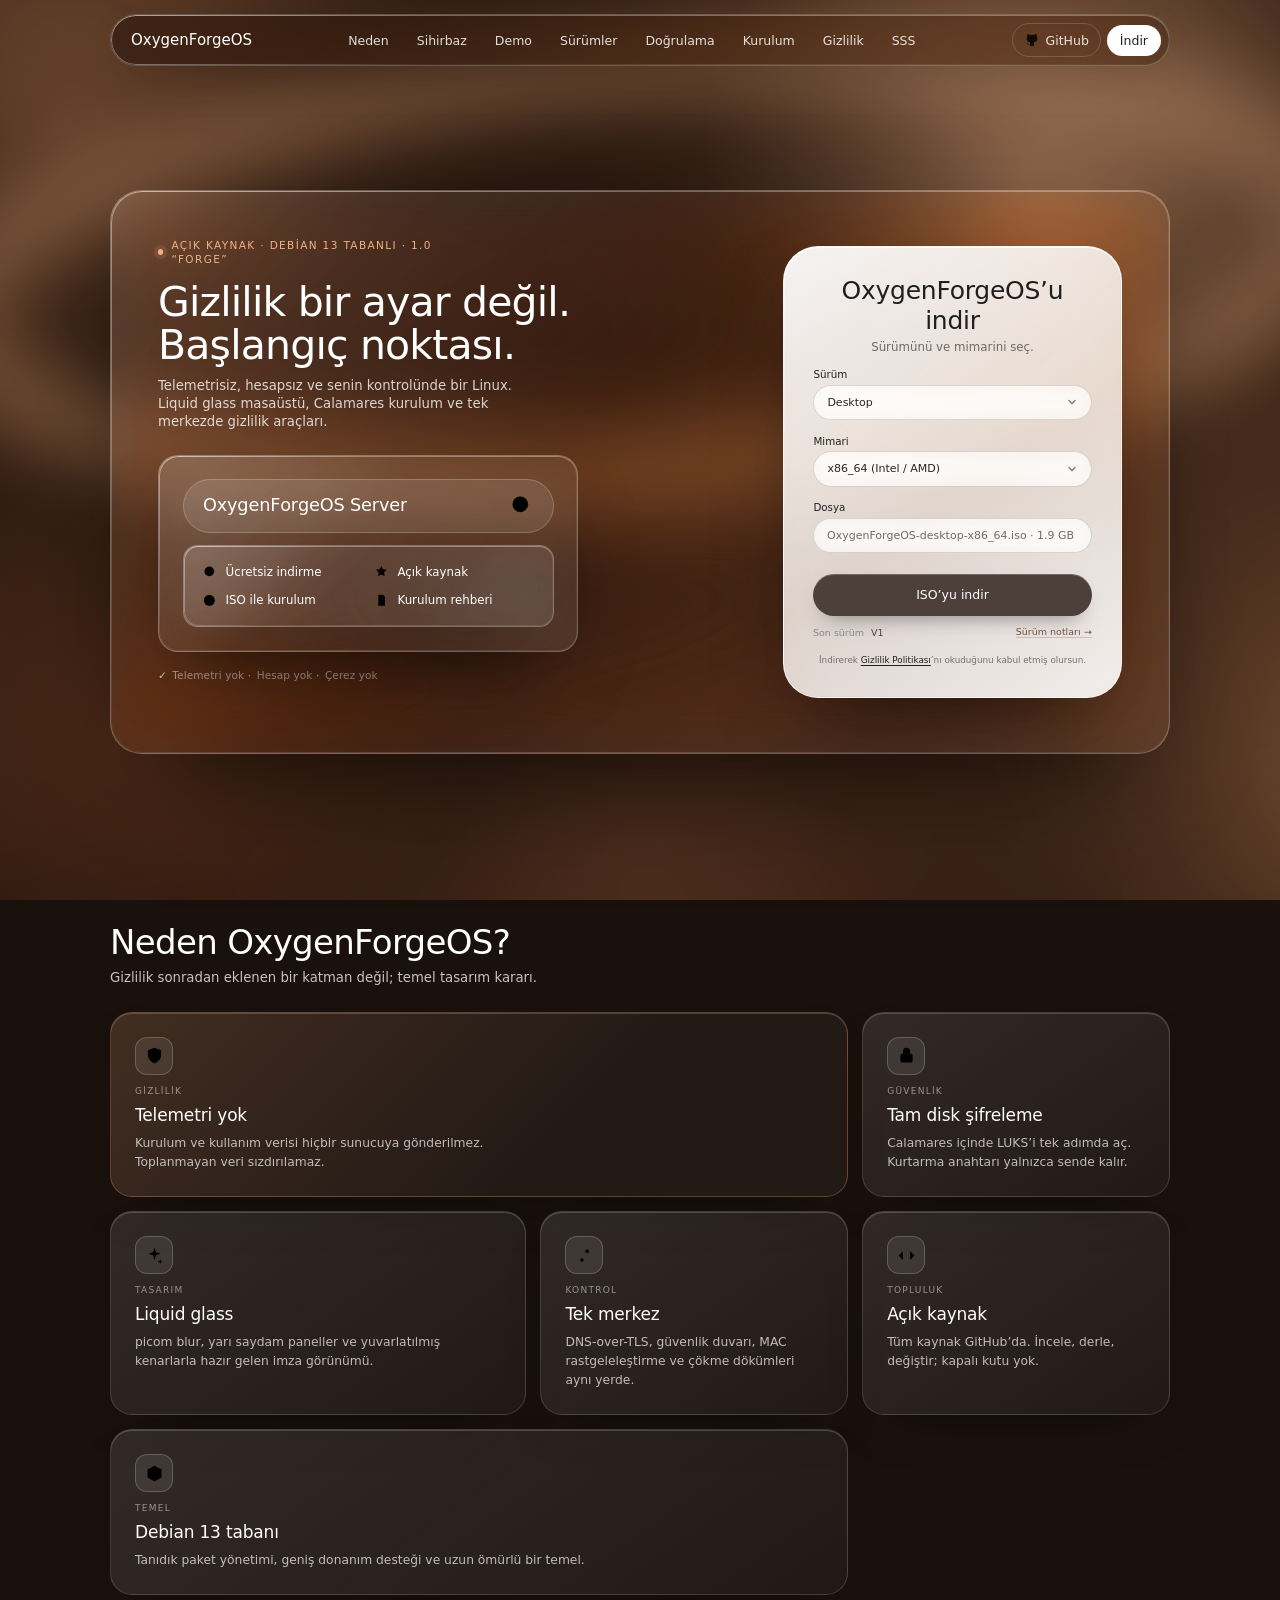
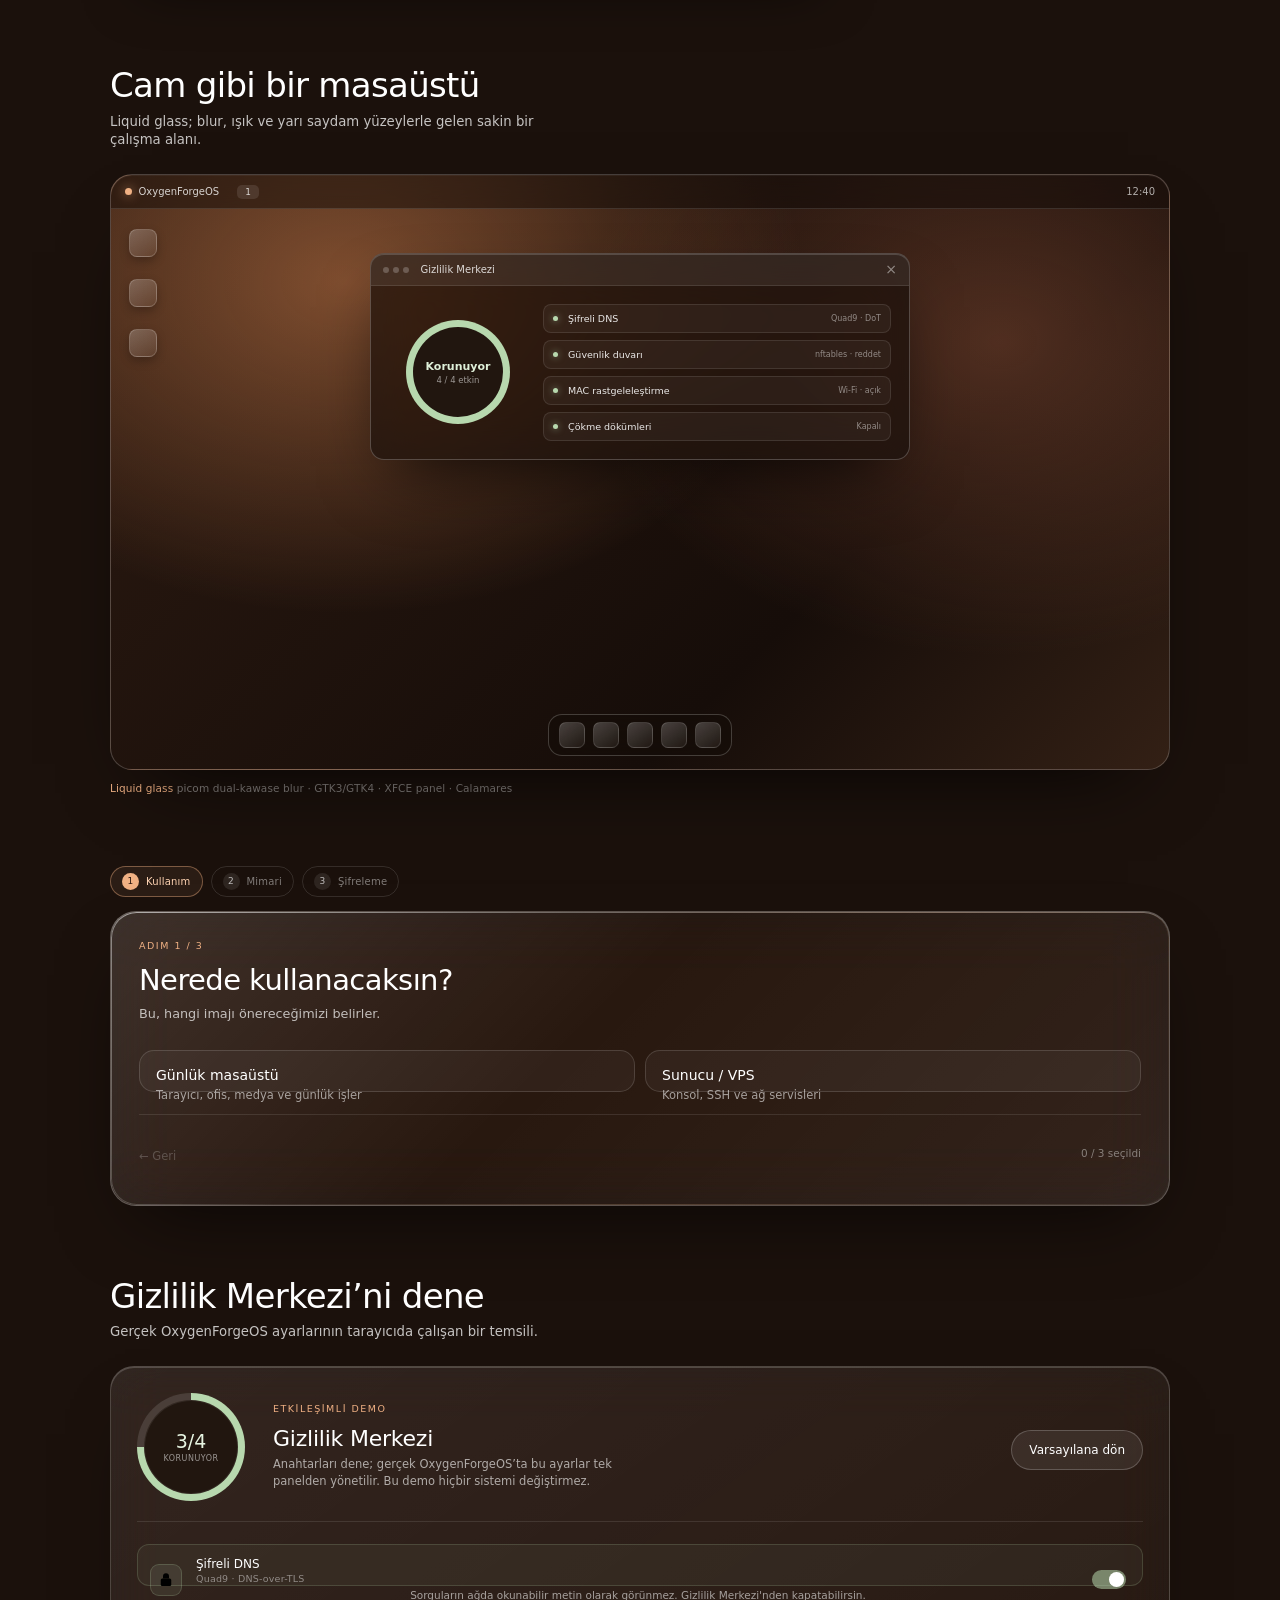
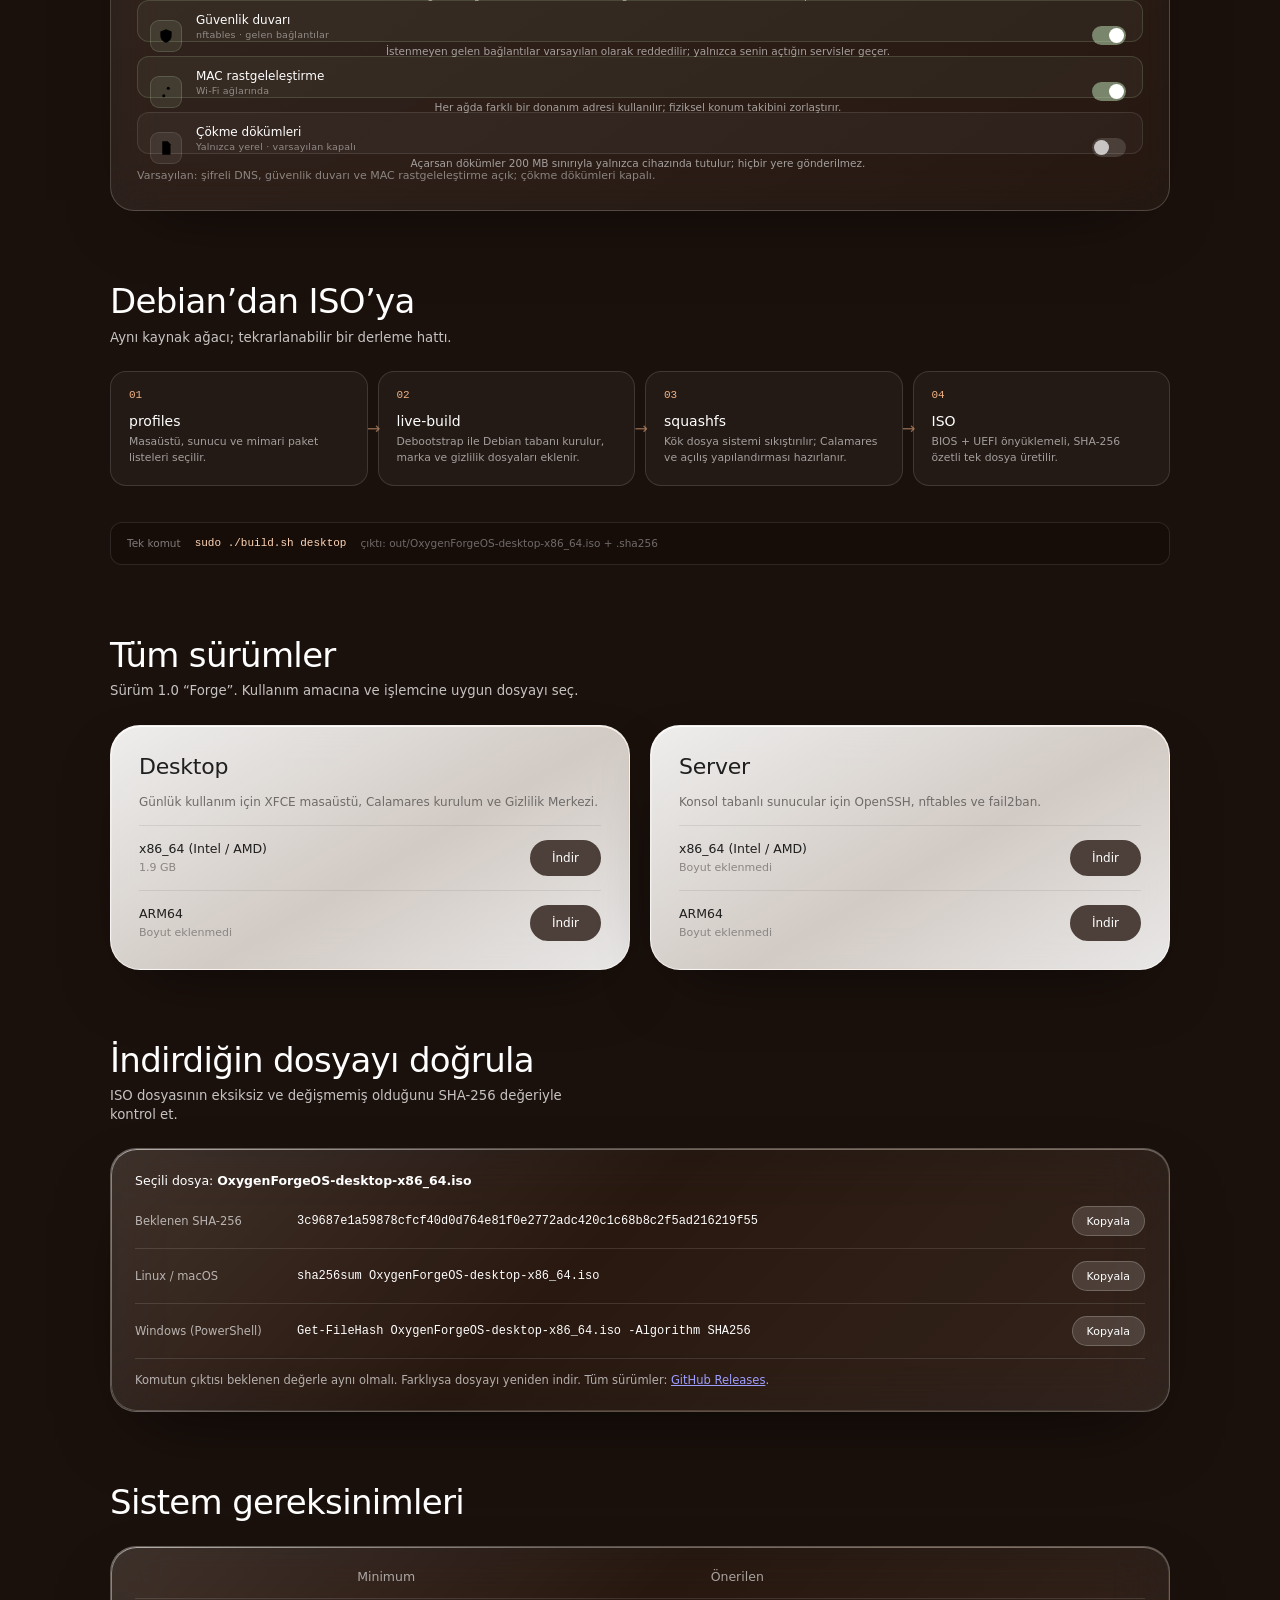
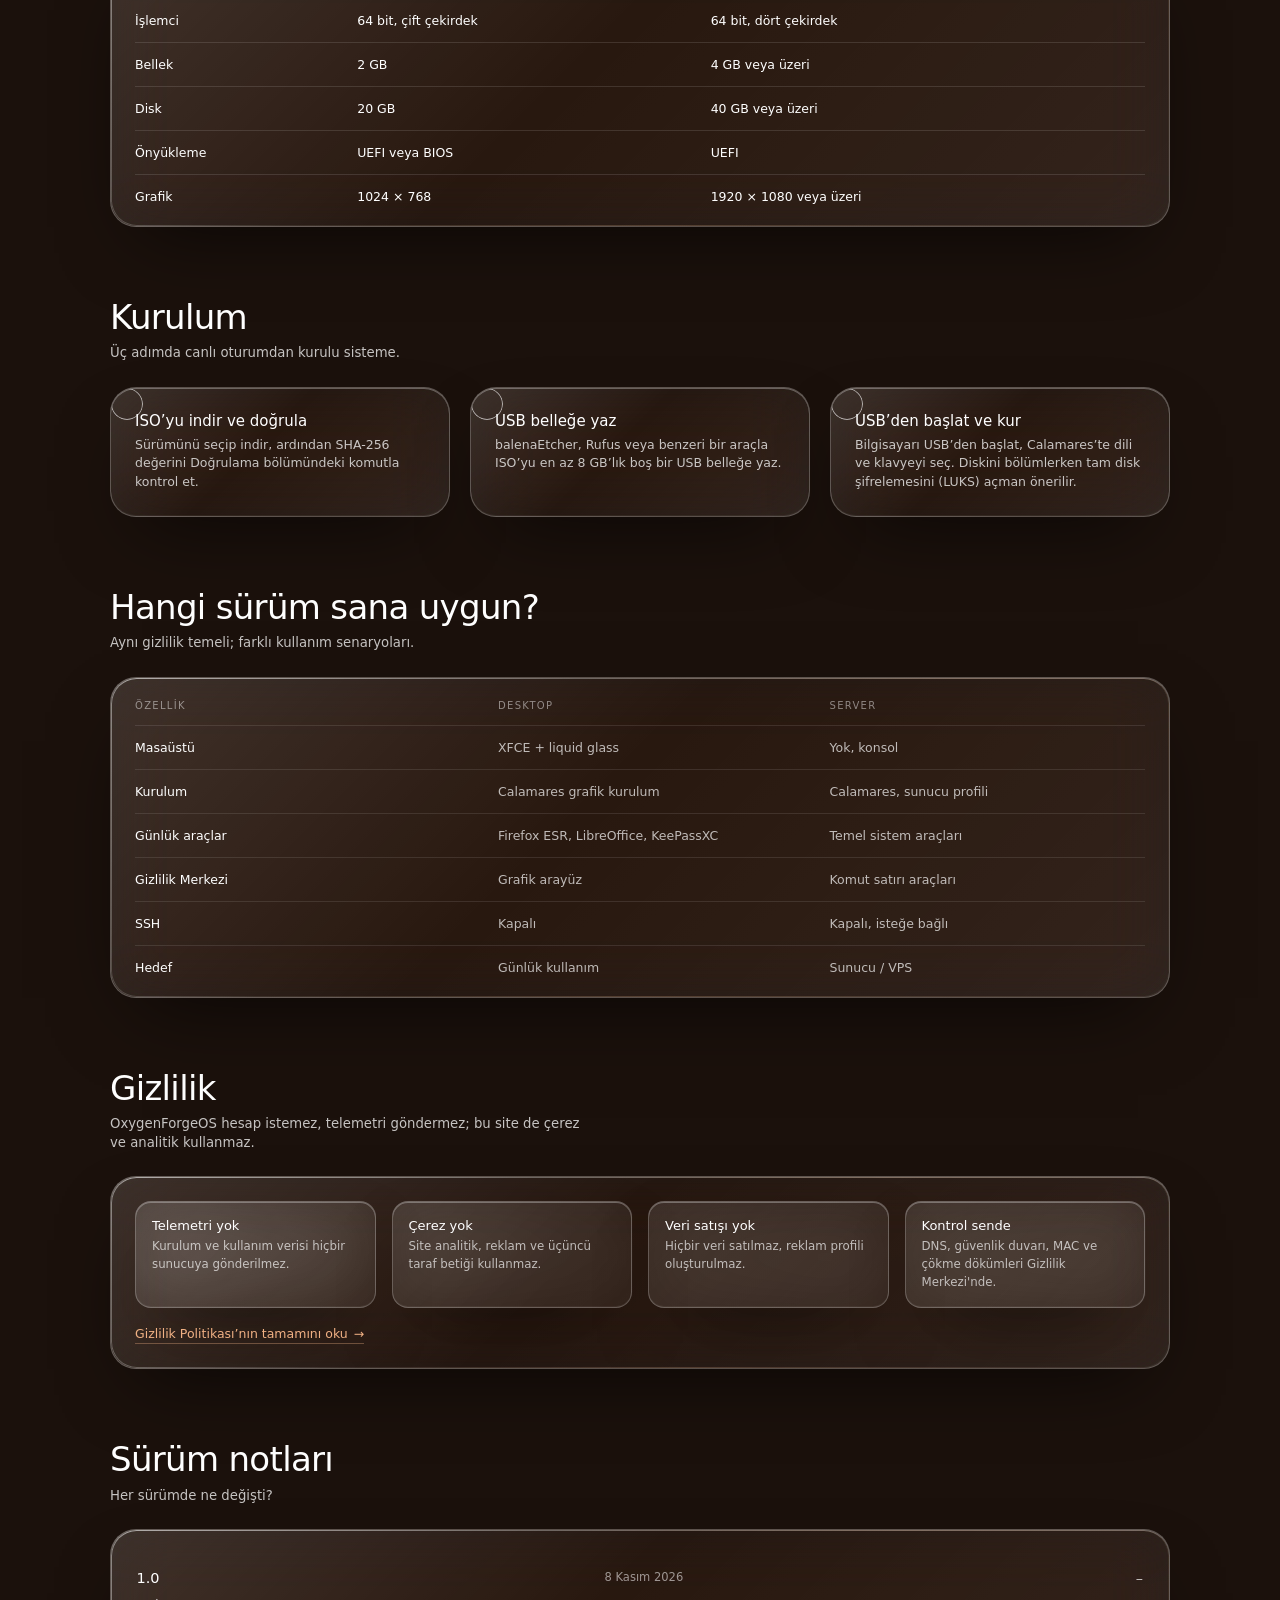
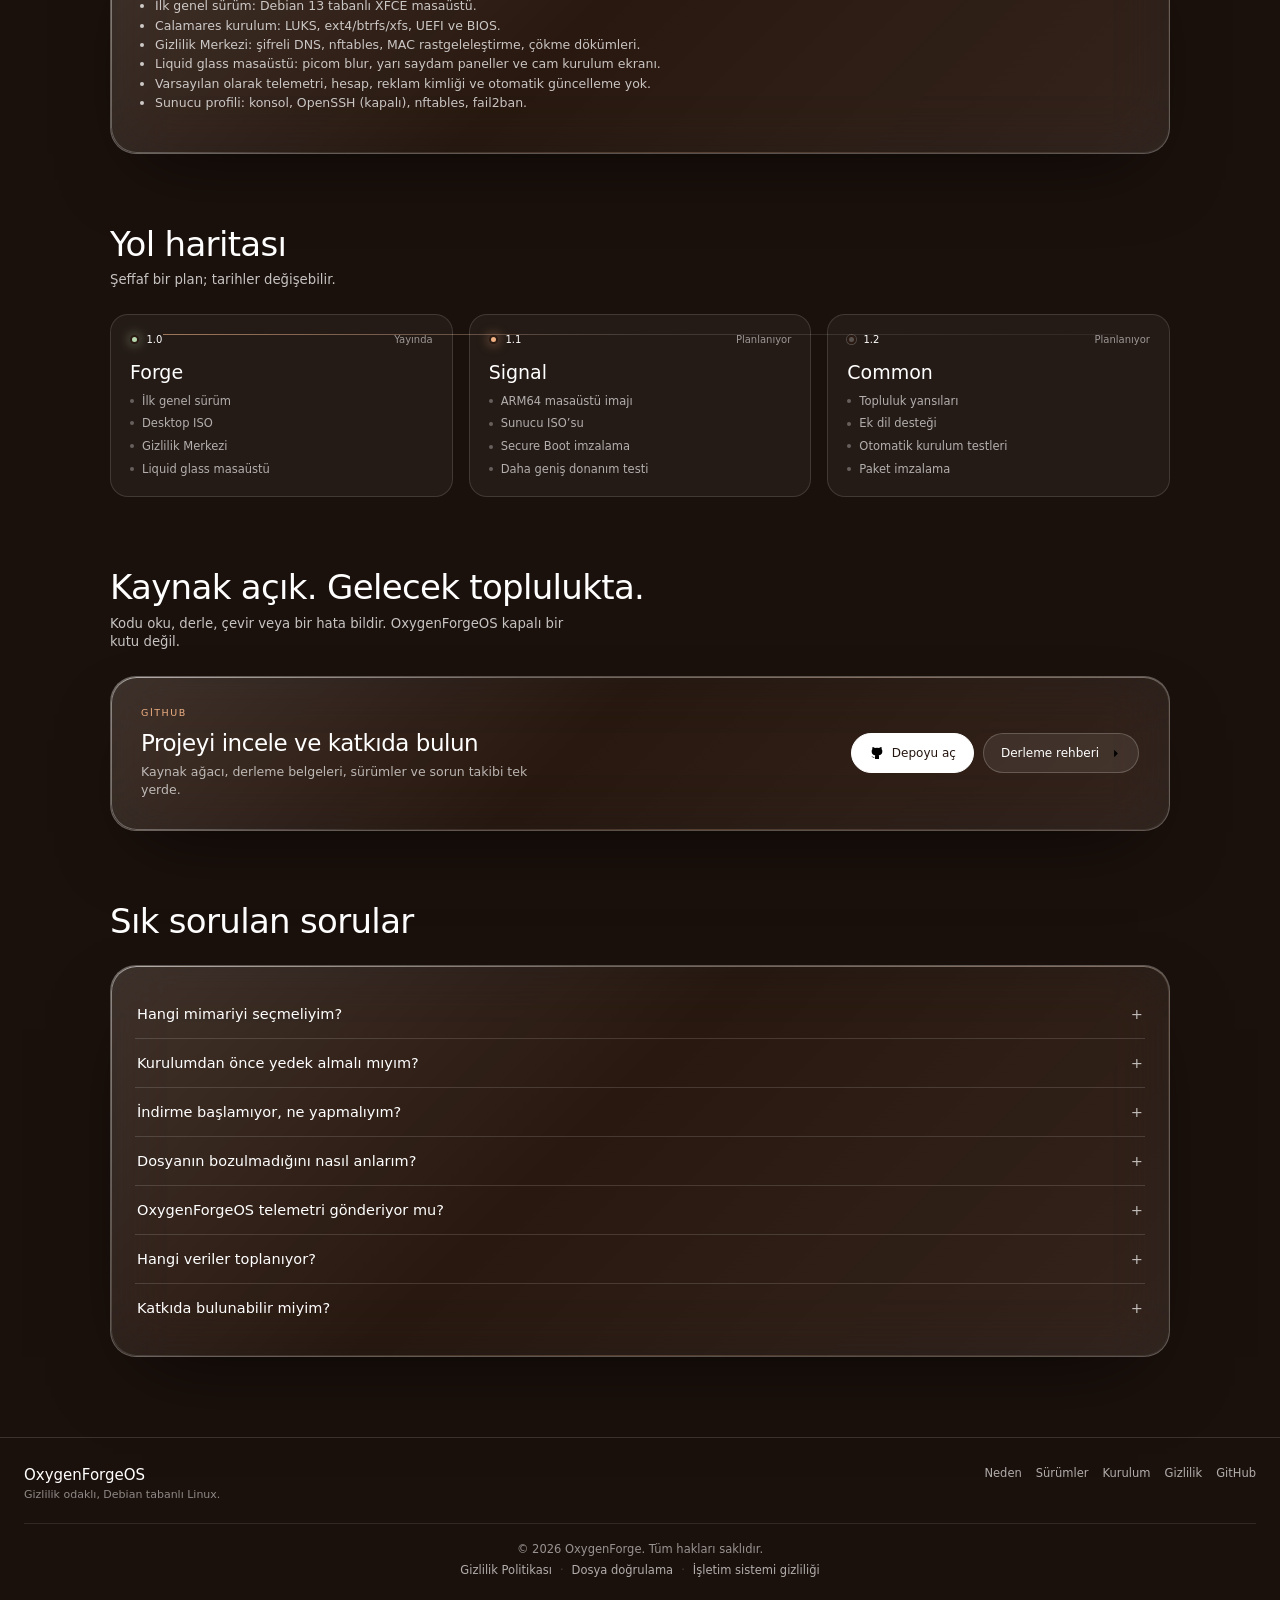
==== commit b61eb627: "Etkileşimli kurulum sihirbazı ve gizlilik demosu ekle Üç adımlı imaj seçici, Gizlilik Merkezi anahta" ====
--- a/OxygenForgeOS-site/index.html
+++ b/OxygenForgeOS-site/index.html
@@ -18,10 +18,11 @@
 <meta name="twitter:description" content="Debian 13 tabanlı, telemetrisiz, liquid glass masaüstü.">
 <link rel="icon" href="favicon.svg" type="image/svg+xml">
 <link rel="manifest" href="site.webmanifest">
-<link rel="stylesheet" href="style.css?v=20261109b">
-<link rel="stylesheet" href="sections.css?v=20261109b">
-<link rel="stylesheet" href="liquid.css?v=20261109b">
-<link rel="stylesheet" href="extras.css?v=20261109b">
+<link rel="stylesheet" href="style.css?v=20261109e">
+<link rel="stylesheet" href="sections.css?v=20261109e">
+<link rel="stylesheet" href="liquid.css?v=20261109e">
+<link rel="stylesheet" href="extras.css?v=20261109e">
+<link rel="stylesheet" href="experience.css?v=20261109e">
 <script type="application/ld+json">
 {"@context":"https://schema.org","@type":"SoftwareApplication","name":"OxygenForgeOS","applicationCategory":"OperatingSystem","operatingSystem":"Linux","softwareVersion":"1.0","description":"Debian 13 tabanlı, gizlilik odaklı Linux dağıtımı.","offers":{"@type":"Offer","price":"0","priceCurrency":"TRY"},"url":"https://oxygenforge-code.github.io/OxygenForge-OS/","downloadUrl":"https://github.com/OxygenForge-code/OxygenForge-OS/releases/download/V1/OxygenForgeOS-desktop-x86_64.iso","license":"https://github.com/OxygenForge-code/OxygenForge-OS/blob/main/LICENSE"}
 </script>
@@ -45,7 +46,7 @@
 <div class="bg" aria-hidden="true"><canvas id="bg"></canvas></div>
 <nav class="nav">
   <a class="brand" href="#top" aria-label="OxygenForgeOS ana sayfa">OxygenForgeOS</a>
-  <div class="lk"><a href="#features">Neden</a><a href="#releases">Sürümler</a><a href="#verify">Doğrulama</a><a href="#install">Kurulum</a><a href="#privacy">Gizlilik</a><a href="#faq">SSS</a></div>
+  <div class="lk"><a href="#features">Neden</a><a href="#wizard">Sihirbaz</a><a href="#demo">Demo</a><a href="#releases">Sürümler</a><a href="#verify">Doğrulama</a><a href="#install">Kurulum</a><a href="#privacy">Gizlilik</a><a href="#faq">SSS</a></div>
   <div class="navactions">
     <a class="gh" href="https://github.com/OxygenForge-code/OxygenForge-OS" target="_blank" rel="noopener" aria-label="GitHub deposu"><svg width="16" height="16"><use href="#i-github"/></svg><span>GitHub</span></a>
     <a class="dl" href="#releases">İndir</a>
@@ -88,10 +89,11 @@
   <p class="fl"><a href="gizlilik.html">Gizlilik Politikası</a><span>·</span><a href="#verify">Dosya doğrulama</a><span>·</span><a href="gizlilik.html#os">İşletim sistemi gizliliği</a></p>
 </footer>
 <div id="toast" role="status"></div>
-<script src="bg.js?v=20261109b"></script>
-<script src="config.js?v=20261109b"></script>
-<script src="app.js?v=20261109b"></script>
-<script src="sections.js?v=20261109b"></script>
-<script src="glass.js?v=20261109b"></script>
+<script src="bg.js?v=20261109e"></script>
+<script src="config.js?v=20261109e"></script>
+<script src="app.js?v=20261109e"></script>
+<script src="sections.js?v=20261109e"></script>
+<script src="experience.js?v=20261109e"></script>
+<script src="glass.js?v=20261109e"></script>
 </body>
 </html>
--- a/OxygenForgeOS-site/extras.css
+++ b/OxygenForgeOS-site/extras.css
@@ -121,6 +121,9 @@
   .dw-list b{font-size:8.5px}.dw-list em{display:none}
 }
 @media(max-width:700px){
+  .tw{padding:4px 14px}
+  .tw table{min-width:0;font-size:11.5px}
+  .tw th,.tw td{padding:10px 6px 10px 0}
   .nav{padding:7px 7px 7px 14px}.nav .gh span{display:none}.nav .gh{padding:8px}
   .nav .lk{display:none}
   .kicker{font-size:9px;letter-spacing:.1em}
--- a/OxygenForgeOS-site/experience.css
+++ b/OxygenForgeOS-site/experience.css
@@ -0,0 +1,76 @@
+/* Interactive site experiences: wizard, Privacy Center demo and build pipeline. */
+
+.wiz-root,.pdemo-root{display:block}
+.wiz{display:grid;gap:14px}
+.wiz-steps{display:flex;gap:8px;flex-wrap:wrap}
+.wiz-steps span{display:inline-flex;align-items:center;gap:7px;padding:6px 11px;border:1px solid rgba(255,255,255,.12);border-radius:999px;font-size:10px;color:rgba(255,255,255,.45);letter-spacing:.02em}
+.wiz-steps b{display:grid;place-items:center;width:17px;height:17px;border-radius:50%;background:rgba(255,255,255,.09);font:500 9px/1 var(--f);color:rgba(255,255,255,.7)}
+.wiz-steps .active{border-color:rgba(240,177,132,.42);color:#ffd4b4;background:rgba(240,177,132,.08)}
+.wiz-steps .active b{background:#f0b184;color:#2a170e}
+.wiz-steps .done{color:rgba(183,216,174,.85);border-color:rgba(183,216,174,.22)}
+.wiz-steps .done b{background:rgba(183,216,174,.18);color:#cfe8c8}
+.wiz-card{padding:28px}
+.wiz-card h3{font-size:clamp(22px,3vw,29px);font-weight:400;letter-spacing:-.02em;margin:5px 0 7px}
+.wiz-card>p{font-size:12.8px;line-height:1.55;color:rgba(255,255,255,.7);max-width:66ch}
+.wiz-opts{display:grid;grid-template-columns:1fr 1fr;gap:10px;margin-top:20px}
+.wiz-opt{display:grid;gap:4px;text-align:left;padding:16px;border:1px solid rgba(255,255,255,.14);border-radius:15px;background:rgba(255,255,255,.045);color:#fff;font:inherit;cursor:pointer;transition:background .2s,border-color .2s,transform .15s}
+.wiz-opt:hover{background:rgba(255,255,255,.1);border-color:rgba(255,255,255,.28)}
+.wiz-opt:active{transform:scale(.99)}
+.wiz-opt b{font-size:14px;font-weight:500}
+.wiz-opt span{font-size:11.5px;color:rgba(255,255,255,.58);line-height:1.4}
+.wiz-opt.selected{border-color:rgba(240,177,132,.6);background:rgba(240,177,132,.12);box-shadow:inset 0 1px 0 rgba(255,255,255,.16)}
+.wiz-foot{display:flex;align-items:center;justify-content:space-between;gap:12px;margin-top:22px;padding-top:14px;border-top:1px solid rgba(255,255,255,.1);font-size:10.5px;color:rgba(255,255,255,.42)}
+.wiz-back{border:0;background:none;color:rgba(255,255,255,.7);font:inherit;font-size:11.5px;cursor:pointer;padding:5px 0}
+.wiz-back:disabled{opacity:.3;cursor:default}
+.wiz-actions{display:flex;flex-wrap:wrap;gap:9px;margin-top:22px}
+.wiz-meta{display:flex;flex-wrap:wrap;gap:7px;margin-top:16px}
+.wiz-meta span{padding:5px 10px;border:1px solid rgba(255,255,255,.12);border-radius:999px;font-size:10px;color:rgba(255,255,255,.62)}
+.wiz-note{font-size:11px;line-height:1.5;color:rgba(255,255,255,.45);margin-top:14px}
+
+/* Privacy demo */
+.pdemo{overflow:hidden;padding:26px;border:1px solid rgba(255,255,255,.18);border-radius:24px;background:linear-gradient(145deg,rgba(255,255,255,.09),rgba(255,255,255,.035));box-shadow:0 28px 70px -40px rgba(0,0,0,.8),inset 0 1px 0 rgba(255,255,255,.18);backdrop-filter:blur(26px) saturate(150%)}
+.pdemo-head{display:grid;grid-template-columns:116px 1fr auto;align-items:center;gap:20px;padding-bottom:20px;border-bottom:1px solid rgba(255,255,255,.1)}
+.pdemo-ring{width:108px;height:108px;border-radius:50%;display:grid;place-items:center;background:conic-gradient(#b7d8ae calc(var(--p) * 1%),rgba(255,255,255,.12) 0);position:relative;transition:background .35s}
+.pdemo-ring::before{content:"";position:absolute;inset:7px;border-radius:50%;background:#21160f;box-shadow:inset 0 0 0 1px rgba(255,255,255,.08)}
+.pdemo-ring div{position:relative;z-index:1;display:grid;text-align:center;gap:2px}
+.pdemo-ring strong{font-size:19px;font-weight:500;color:#e6f4e1}.pdemo-ring span{font-size:8px;letter-spacing:.06em;text-transform:uppercase;color:rgba(255,255,255,.55)}
+.pdemo-copy h3{font-size:22px;font-weight:400;letter-spacing:-.01em;margin:3px 0 5px}
+.pdemo-copy p{font-size:11.5px;line-height:1.5;color:rgba(255,255,255,.62);max-width:48ch}
+.pd-list{display:grid;gap:8px;margin-top:16px}
+.pd-row{display:grid;grid-template-columns:34px 1fr 38px;align-items:center;gap:12px;width:100%;text-align:left;padding:12px;border:1px solid rgba(255,255,255,.1);border-radius:12px;background:rgba(255,255,255,.035);color:#fff;font:inherit;cursor:pointer;transition:background .2s,border-color .2s}
+.pd-row:hover{background:rgba(255,255,255,.07);border-color:rgba(255,255,255,.2)}
+.pd-row.on{background:rgba(183,216,174,.055);border-color:rgba(183,216,174,.18)}
+.pd-ico{display:grid;place-items:center;width:32px;height:32px;border-radius:9px;background:rgba(255,255,255,.07);border:1px solid rgba(255,255,255,.1);color:rgba(255,255,255,.55)}
+.pd-row.on .pd-ico{color:#cfe8c8;background:rgba(183,216,174,.1);border-color:rgba(183,216,174,.2)}
+.pd-text{display:grid;gap:2px}.pd-text b{font-size:12px;font-weight:500}.pd-text em{font-size:9.5px;font-style:normal;color:rgba(255,255,255,.46);letter-spacing:.02em}
+.pd-text small{font-size:10.5px;line-height:1.45;color:rgba(255,255,255,.58);margin-top:2px}
+.pd-switch{width:34px;height:19px;padding:2px;border-radius:999px;background:rgba(255,255,255,.14);transition:background .2s}
+.pd-switch i{display:block;width:15px;height:15px;border-radius:50%;background:rgba(255,255,255,.7);transition:transform .2s,background .2s}
+.pd-row.on .pd-switch{background:rgba(183,216,174,.55)}
+.pd-row.on .pd-switch i{transform:translateX(15px);background:#fff}
+
+/* Build pipeline */
+.pipe{display:grid;grid-template-columns:repeat(4,1fr);gap:10px}
+.pipe-step{position:relative;padding:18px;border:1px solid rgba(255,255,255,.13);border-radius:16px;background:rgba(255,255,255,.04)}
+.pipe-n{display:block;font:11px/1 ui-monospace,SFMono-Regular,Menlo,Consolas,monospace;color:#f0b184;margin-bottom:12px}
+.pipe-step h3{font-size:14px;font-weight:500;margin-bottom:5px}.pipe-step p{font-size:10.8px;line-height:1.5;color:rgba(255,255,255,.58)}
+.pipe-arrow{position:absolute;right:-14px;top:50%;transform:translateY(-50%);font-style:normal;color:rgba(240,177,132,.55);z-index:2}
+.pipe-code{margin-top:12px;display:flex;flex-wrap:wrap;align-items:center;gap:8px 14px;padding:13px 16px;border:1px solid rgba(255,255,255,.1);border-radius:12px;background:rgba(0,0,0,.18);font-size:10.5px;color:rgba(255,255,255,.45)}
+.pipe-code code{font:11px/1.4 ui-monospace,SFMono-Regular,Menlo,Consolas,monospace;color:#ffd4b4}
+.pipe-code em{font-style:normal;color:rgba(255,255,255,.38)}
+
+@media(max-width:880px){
+  .pdemo-head{grid-template-columns:96px 1fr}.pdemo-head .btn{grid-column:1/-1;justify-self:start}
+  .pdemo-ring{width:90px;height:90px}
+  .pipe{grid-template-columns:1fr 1fr}.pipe-arrow{display:none}
+}
+@media(max-width:600px){
+  .wiz-opts{grid-template-columns:1fr}
+  .pdemo{padding:19px}.pdemo-head{grid-template-columns:1fr;gap:12px}
+  .pdemo-ring{width:84px;height:84px}
+  .pd-row{grid-template-columns:30px 1fr 34px;gap:9px;padding:11px}
+  .pd-text small{font-size:9.8px}
+  .pipe{grid-template-columns:1fr}
+  .wiz-card{padding:21px}
+}
+@media(prefers-reduced-motion:reduce){.pdemo-ring,.pd-switch,.pd-switch i{transition:none}}
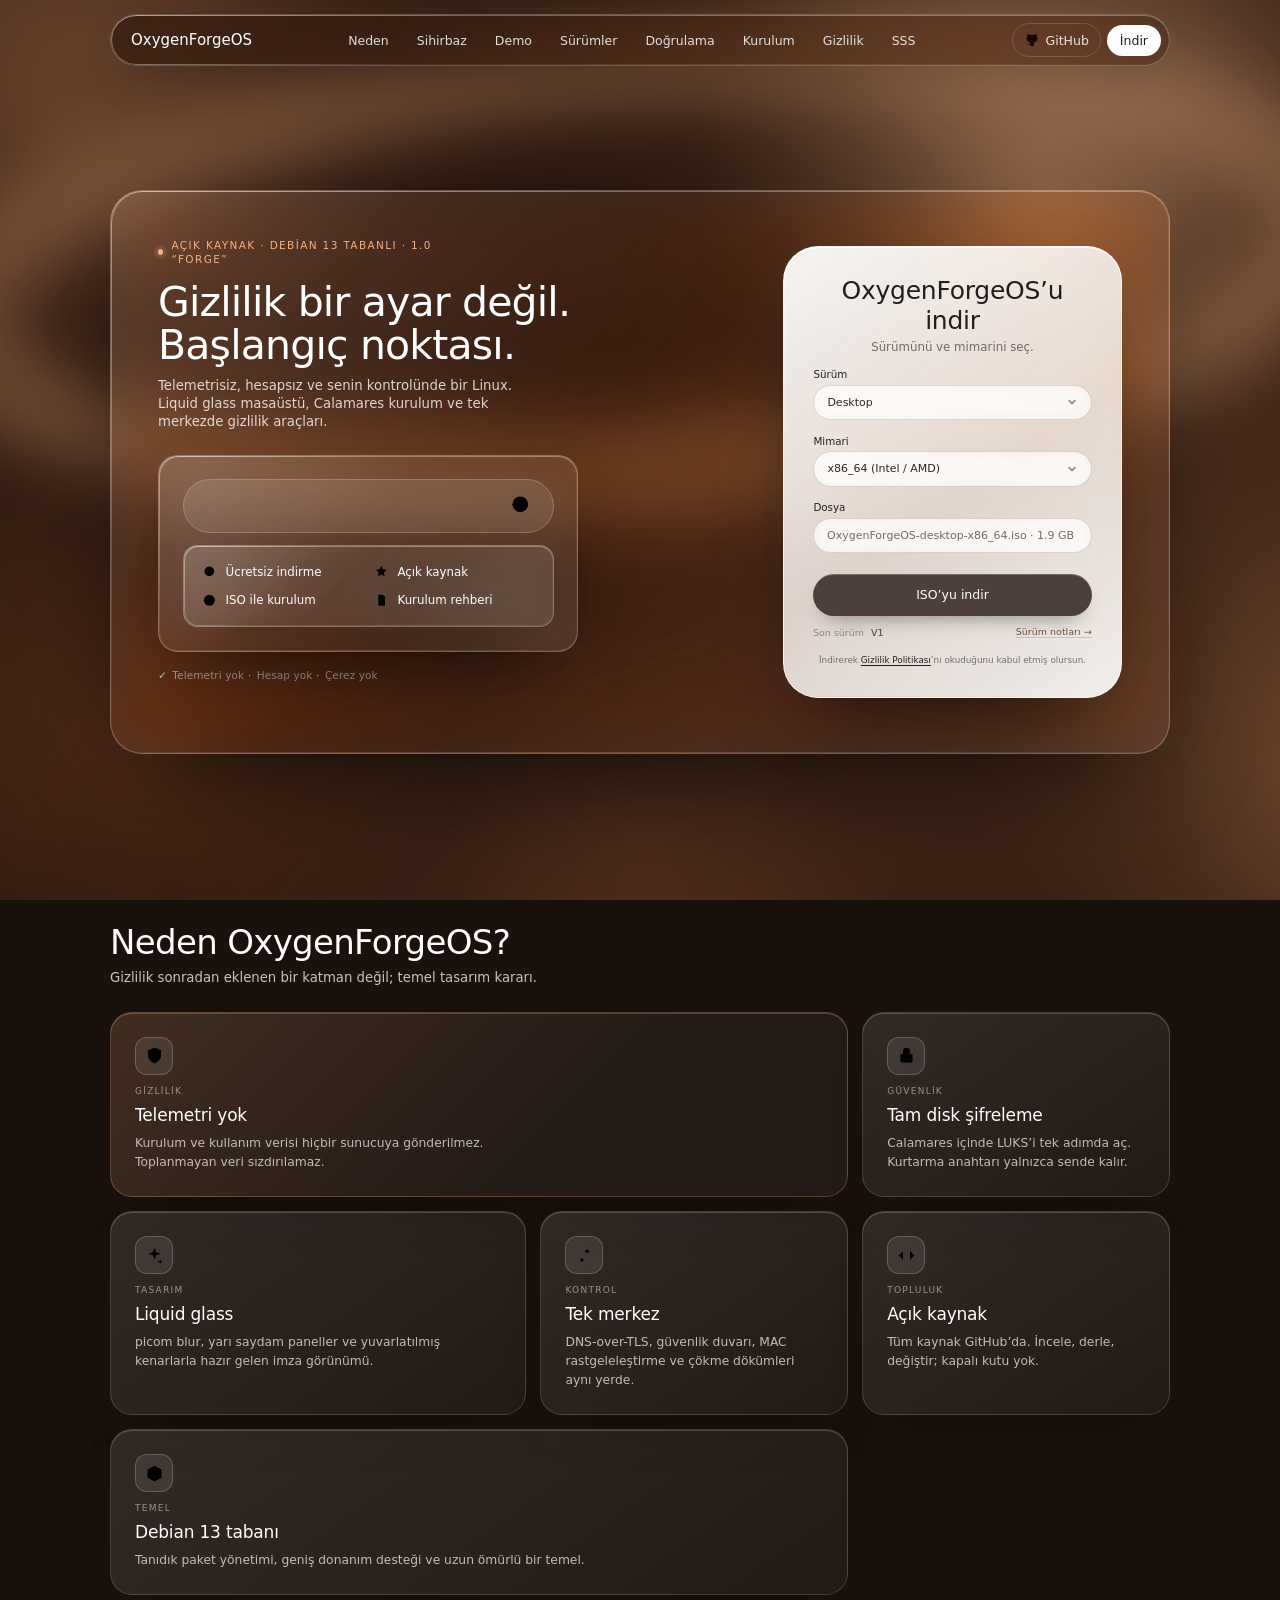
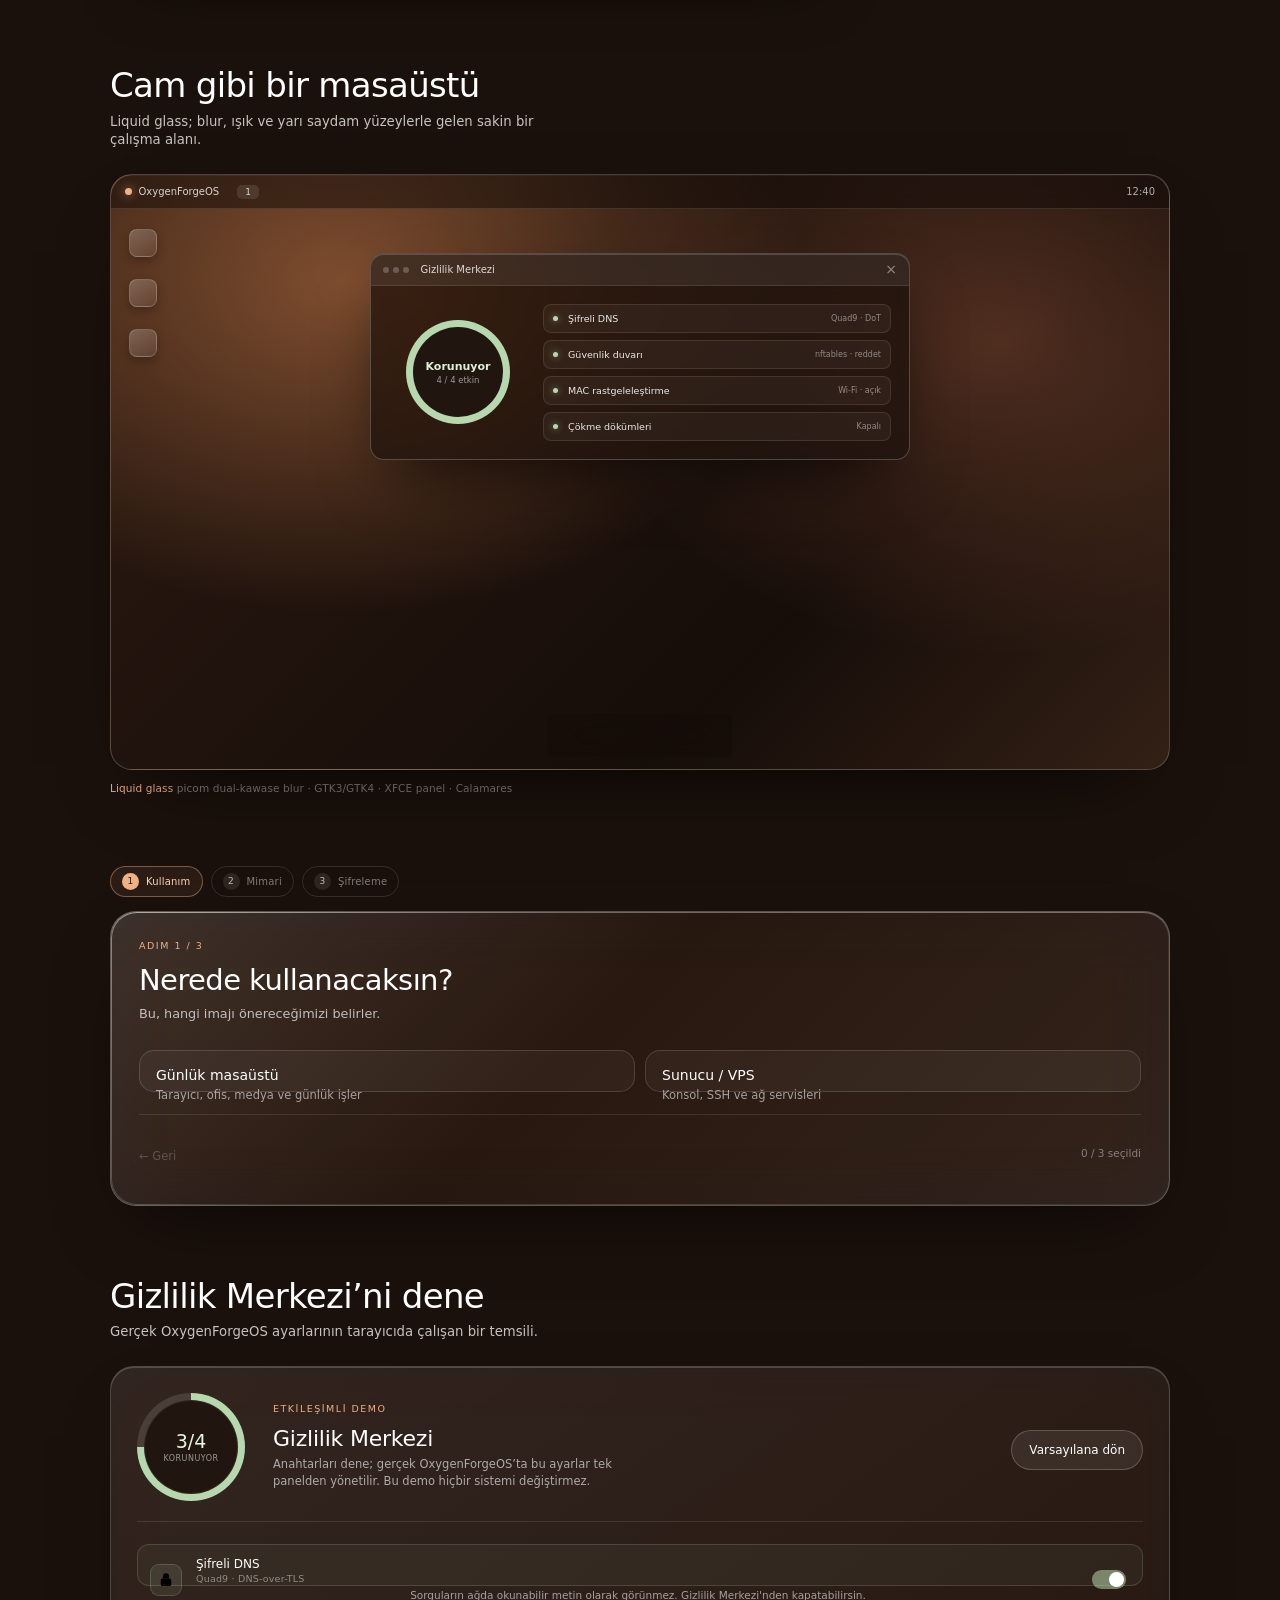
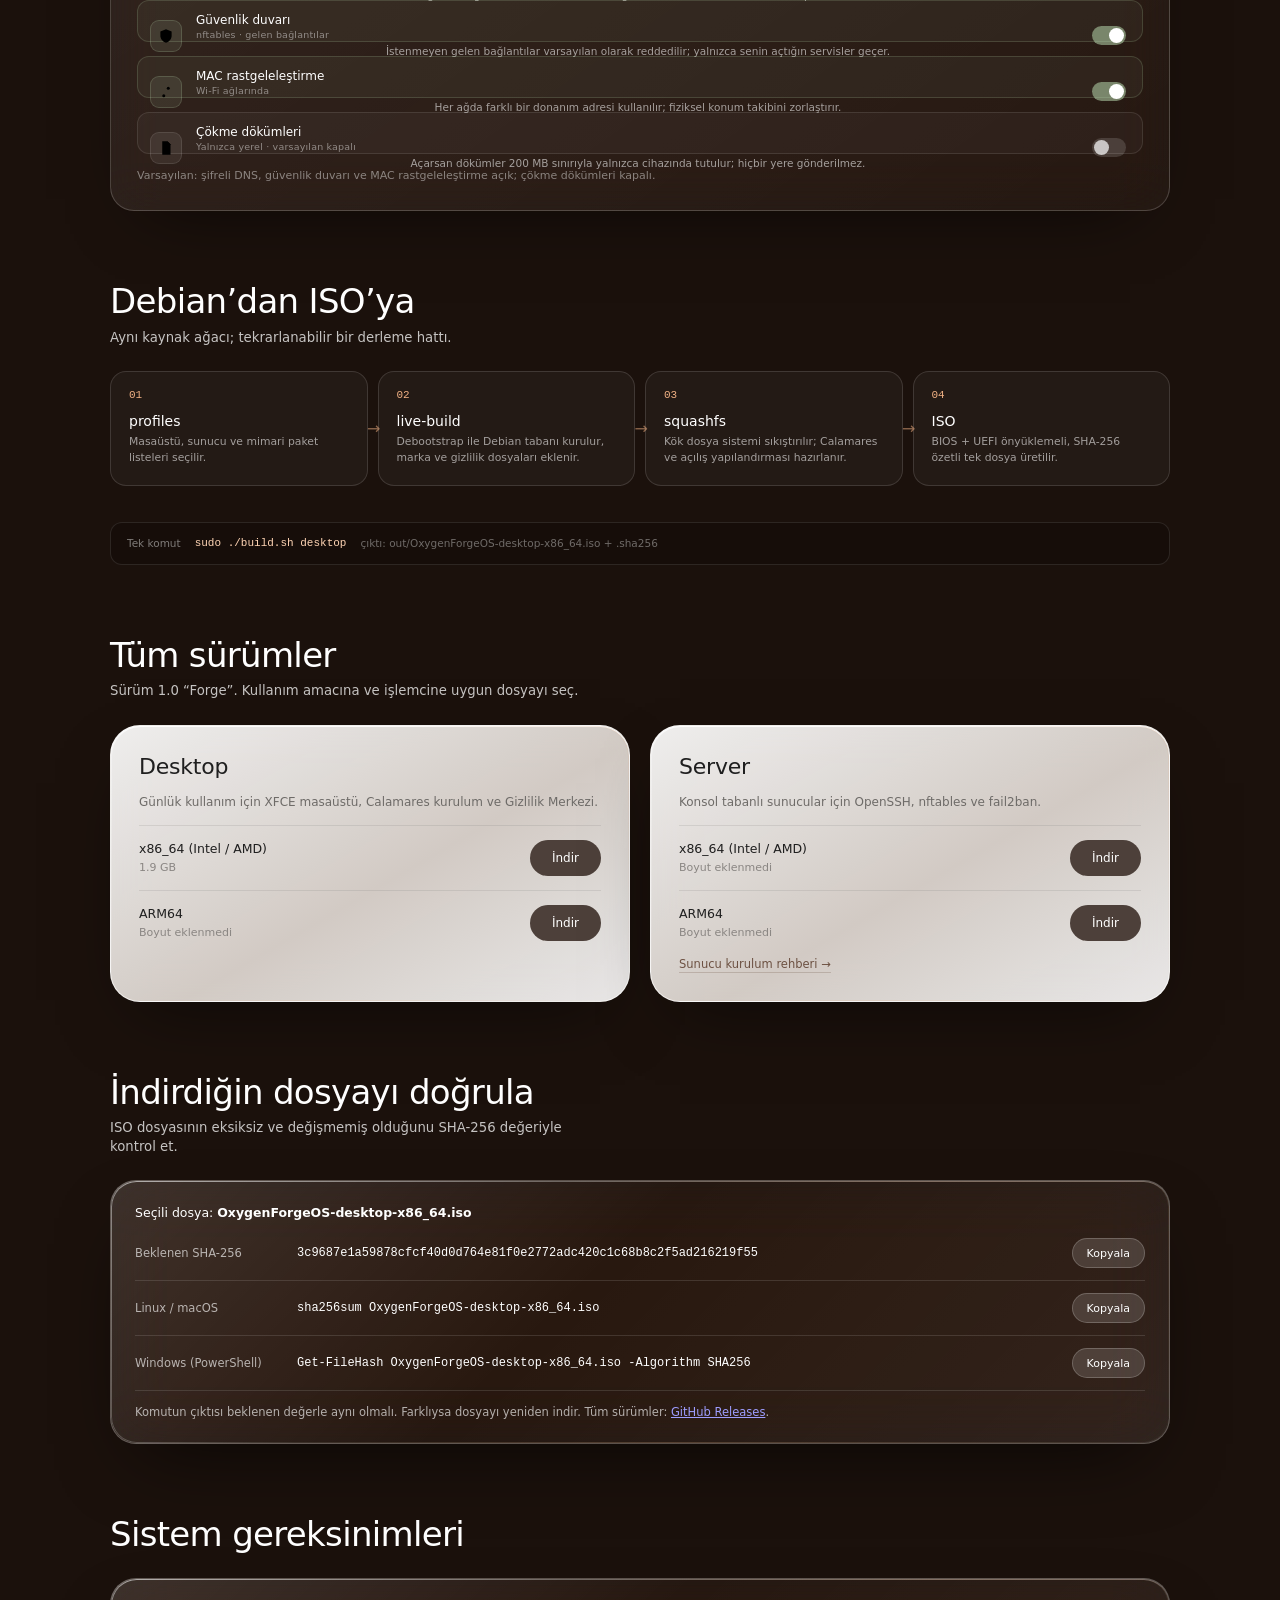
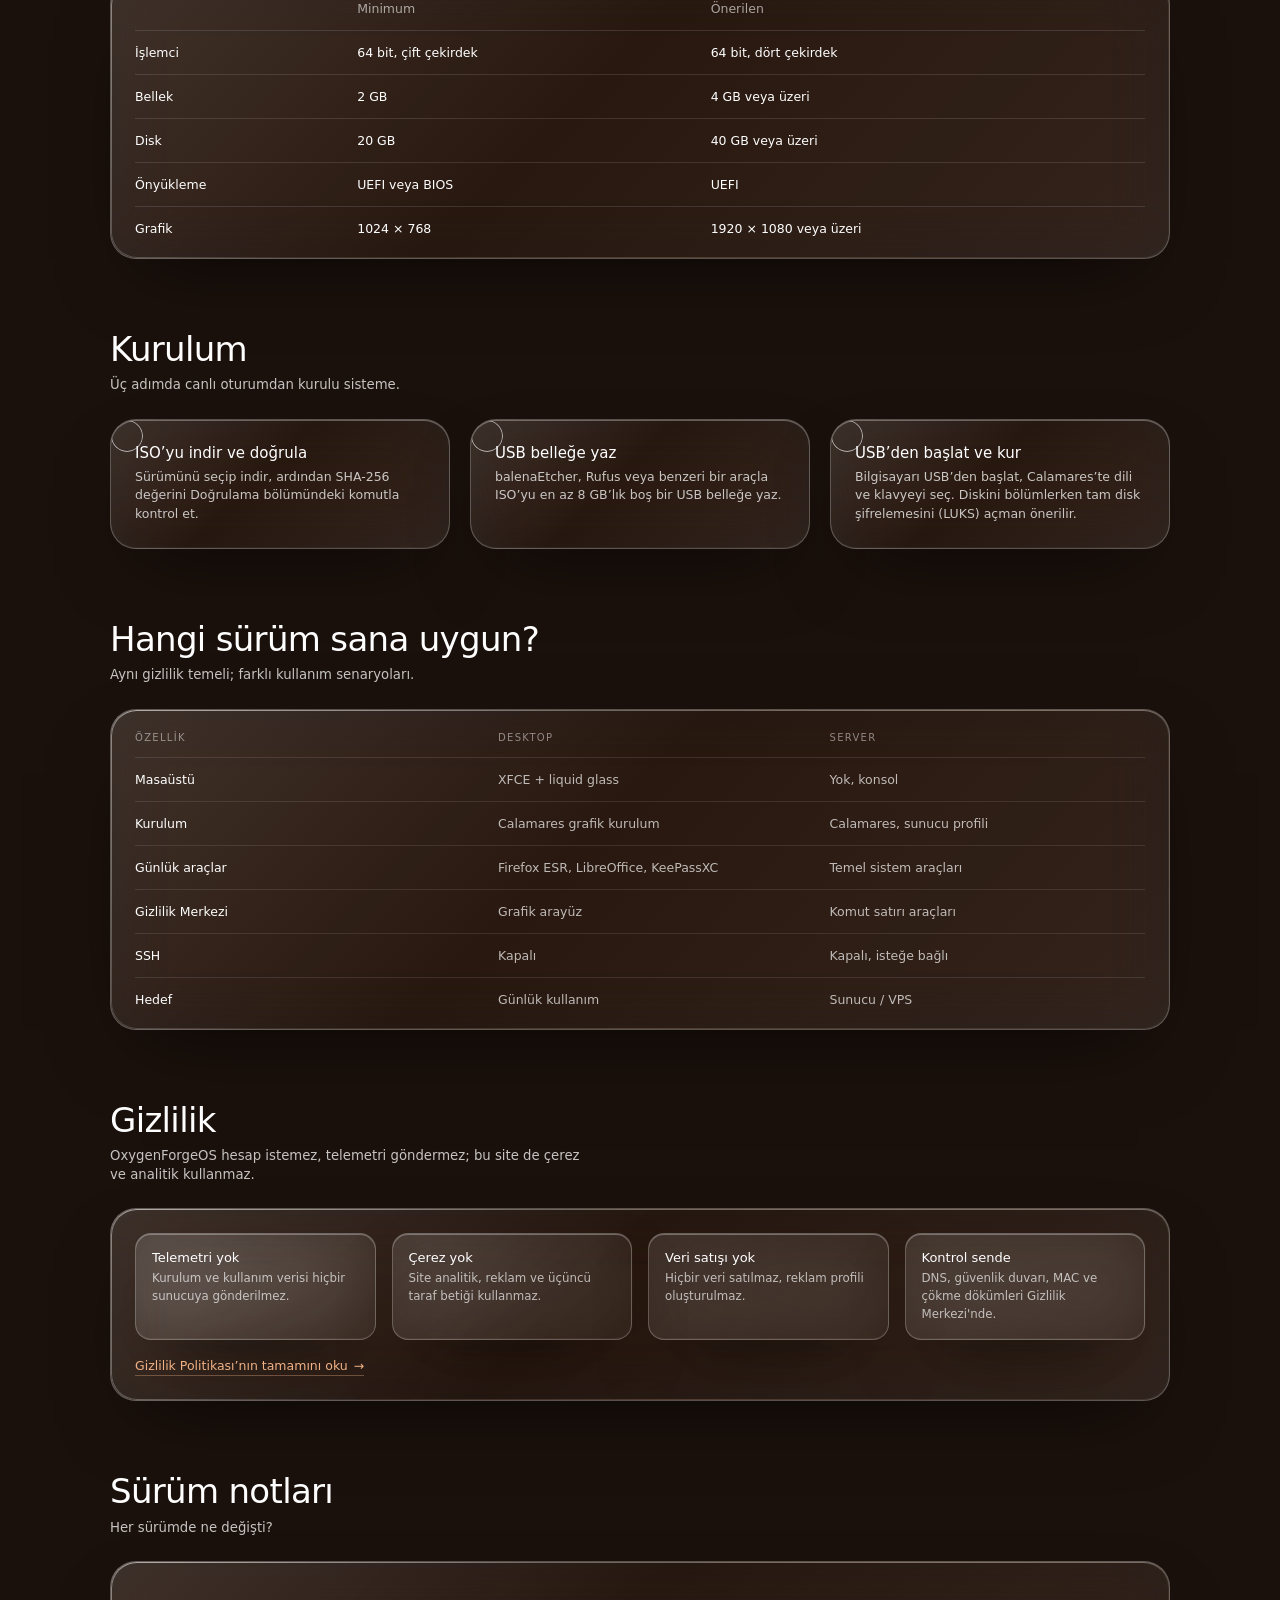
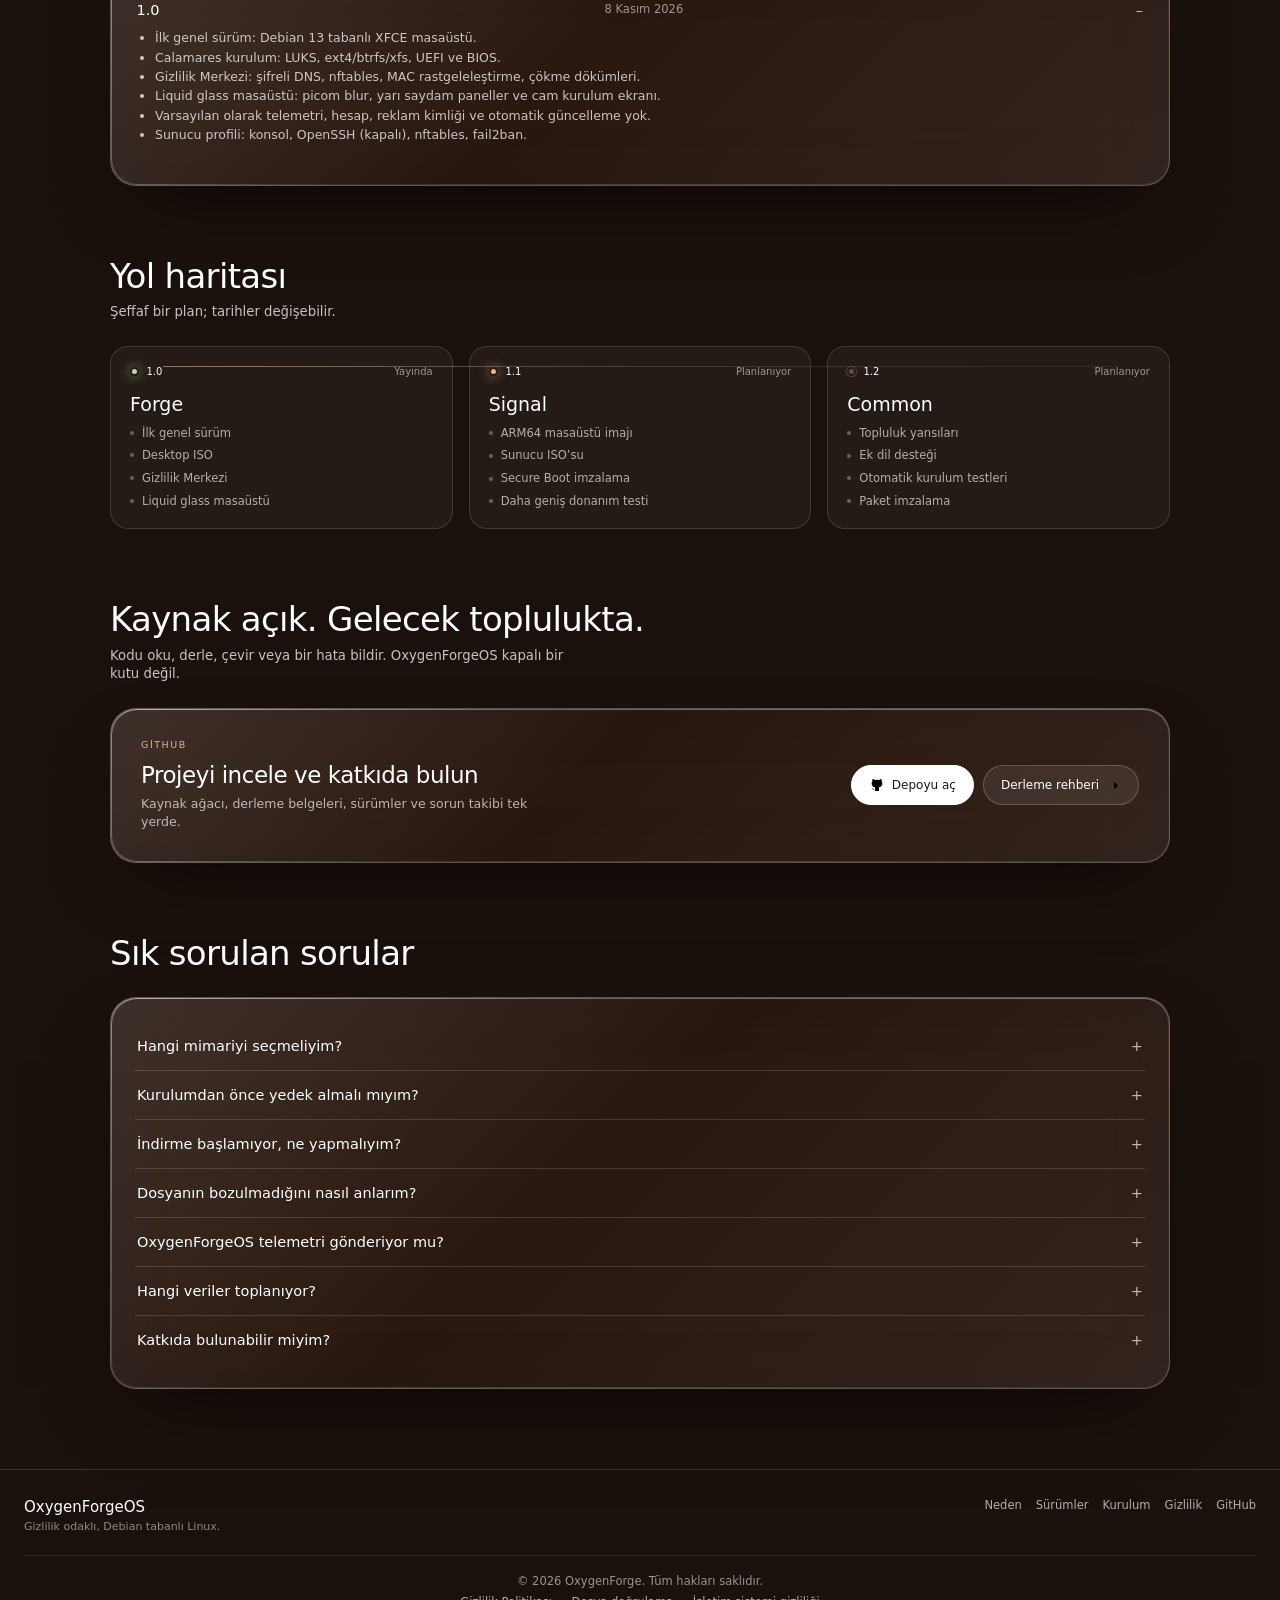
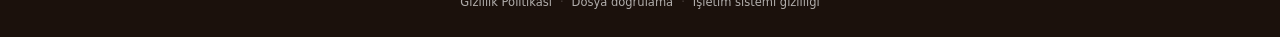
==== commit 746563d1: "Sunucu rehberi ve güncellenmiş site varlıkları Sunucu kurulumu, SSH sertleştirmesi ve gizlilik komut" ====
--- a/OxygenForgeOS-site/index.html
+++ b/OxygenForgeOS-site/index.html
@@ -18,11 +18,11 @@
 <meta name="twitter:description" content="Debian 13 tabanlı, telemetrisiz, liquid glass masaüstü.">
 <link rel="icon" href="favicon.svg" type="image/svg+xml">
 <link rel="manifest" href="site.webmanifest">
-<link rel="stylesheet" href="style.css?v=20261109e">
-<link rel="stylesheet" href="sections.css?v=20261109e">
-<link rel="stylesheet" href="liquid.css?v=20261109e">
-<link rel="stylesheet" href="extras.css?v=20261109e">
-<link rel="stylesheet" href="experience.css?v=20261109e">
+<link rel="stylesheet" href="style.css?v=20261109f">
+<link rel="stylesheet" href="sections.css?v=20261109f">
+<link rel="stylesheet" href="liquid.css?v=20261109f">
+<link rel="stylesheet" href="extras.css?v=20261109f">
+<link rel="stylesheet" href="experience.css?v=20261109f">
 <script type="application/ld+json">
 {"@context":"https://schema.org","@type":"SoftwareApplication","name":"OxygenForgeOS","applicationCategory":"OperatingSystem","operatingSystem":"Linux","softwareVersion":"1.0","description":"Debian 13 tabanlı, gizlilik odaklı Linux dağıtımı.","offers":{"@type":"Offer","price":"0","priceCurrency":"TRY"},"url":"https://oxygenforge-code.github.io/OxygenForge-OS/","downloadUrl":"https://github.com/OxygenForge-code/OxygenForge-OS/releases/download/V1/OxygenForgeOS-desktop-x86_64.iso","license":"https://github.com/OxygenForge-code/OxygenForge-OS/blob/main/LICENSE"}
 </script>
@@ -89,11 +89,11 @@
   <p class="fl"><a href="gizlilik.html">Gizlilik Politikası</a><span>·</span><a href="#verify">Dosya doğrulama</a><span>·</span><a href="gizlilik.html#os">İşletim sistemi gizliliği</a></p>
 </footer>
 <div id="toast" role="status"></div>
-<script src="bg.js?v=20261109e"></script>
-<script src="config.js?v=20261109e"></script>
-<script src="app.js?v=20261109e"></script>
-<script src="sections.js?v=20261109e"></script>
-<script src="experience.js?v=20261109e"></script>
-<script src="glass.js?v=20261109e"></script>
+<script src="bg.js?v=20261109f"></script>
+<script src="config.js?v=20261109f"></script>
+<script src="app.js?v=20261109f"></script>
+<script src="sections.js?v=20261109f"></script>
+<script src="experience.js?v=20261109f"></script>
+<script src="glass.js?v=20261109f"></script>
 </body>
 </html>
--- a/OxygenForgeOS-site/extras.css
+++ b/OxygenForgeOS-site/extras.css
@@ -100,6 +100,12 @@
 .foot-brand{display:grid;gap:4px}.foot-brand b{font-size:15px;font-weight:500;color:#fff}.foot-brand span{font-size:11px;color:rgba(255,255,255,.5)}
 .foot-links{display:flex;flex-wrap:wrap;gap:14px}.foot-links a{font-size:11.5px;color:rgba(255,255,255,.66);text-decoration:none}.foot-links a:hover{color:#fff}
 
+/* Server guide */
+.guide-link{display:inline-flex;margin-top:2px;font-size:11.5px;color:#6d5142;text-decoration:none;border-bottom:1px solid rgba(109,81,66,.25);padding-bottom:1px;justify-self:start}
+.guide-link:hover{color:#2b2623}
+.legal-card pre{overflow-x:auto;background:rgba(0,0,0,.24);border:1px solid rgba(255,255,255,.12);border-radius:11px;padding:14px 16px;margin:8px 0 18px}
+.legal-card pre code{display:block;background:none;padding:0;border:0;font-size:11.5px;line-height:1.7;color:#ffd9bf;white-space:pre}
+
 /* 404 */
 .error-stage{min-height:100vh;display:grid;place-items:center;padding:100px 24px 48px}
 .err{max-width:600px;text-align:center;padding:42px}
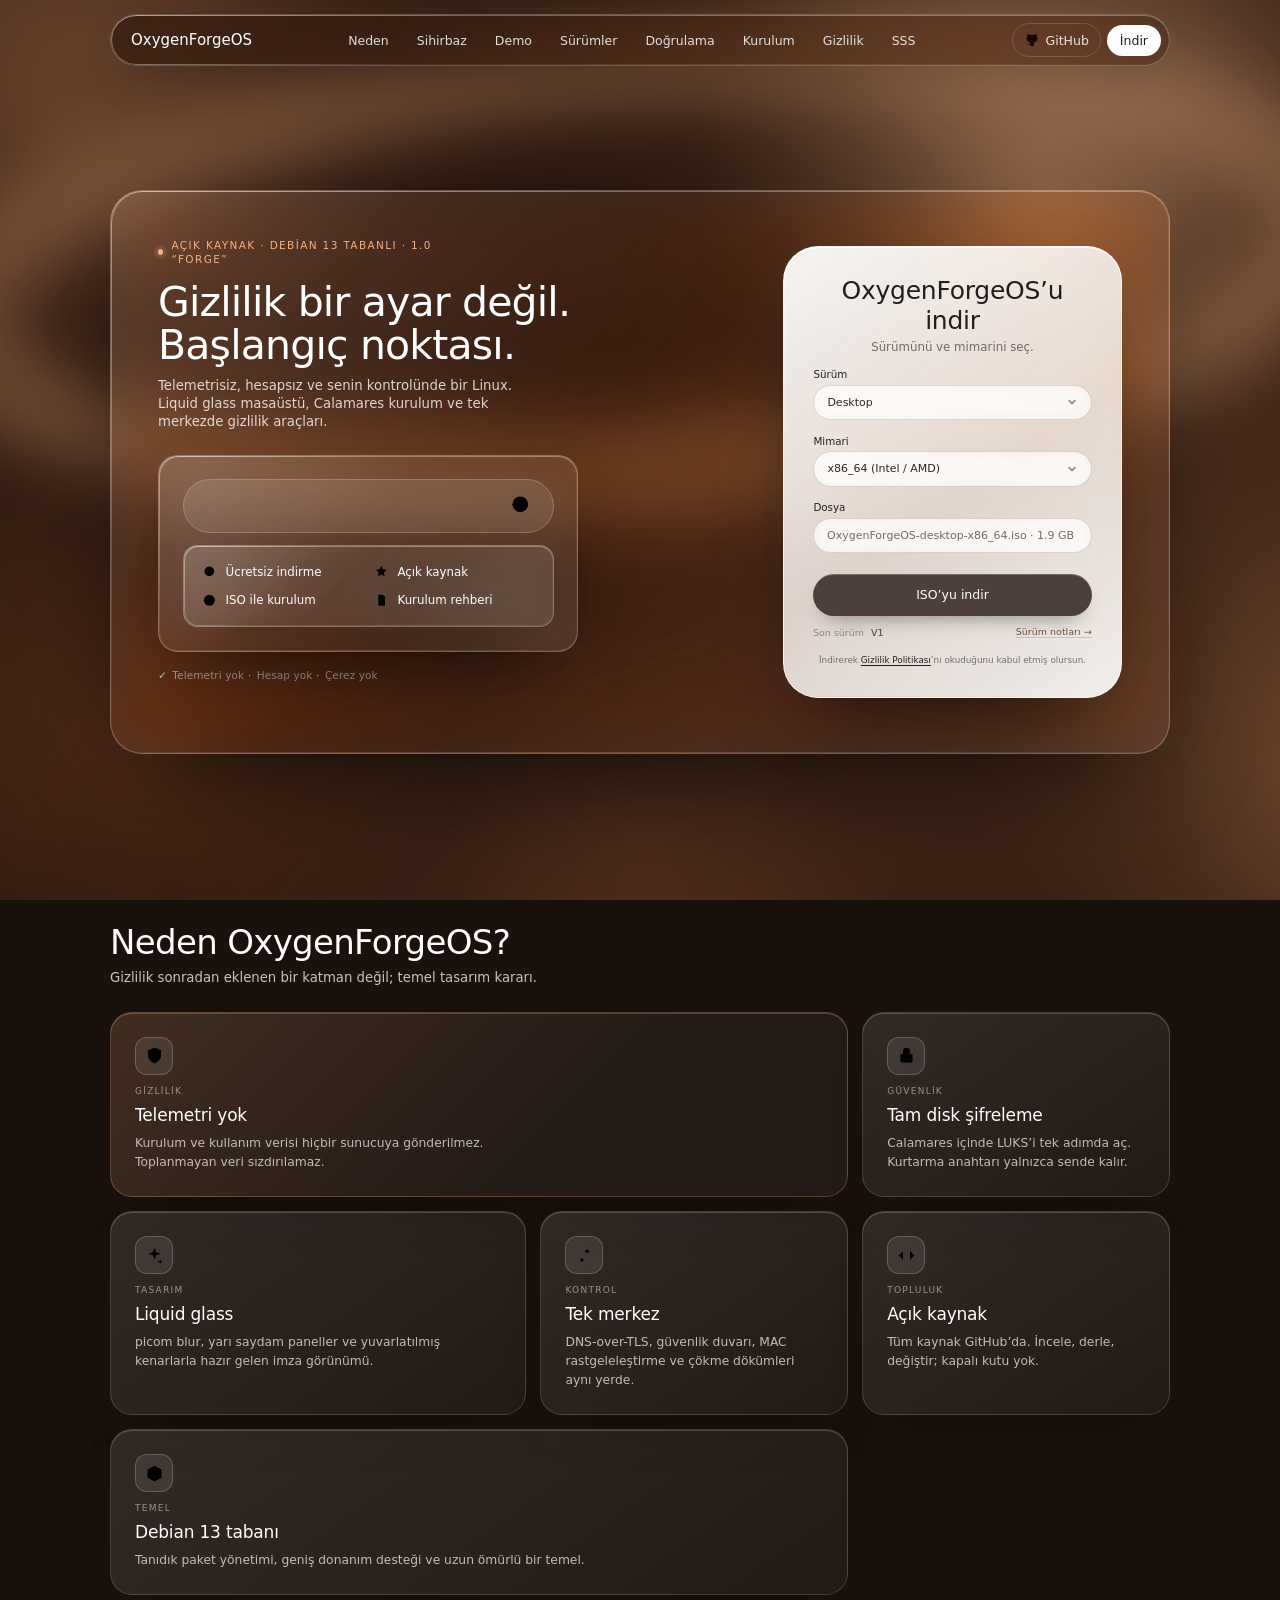
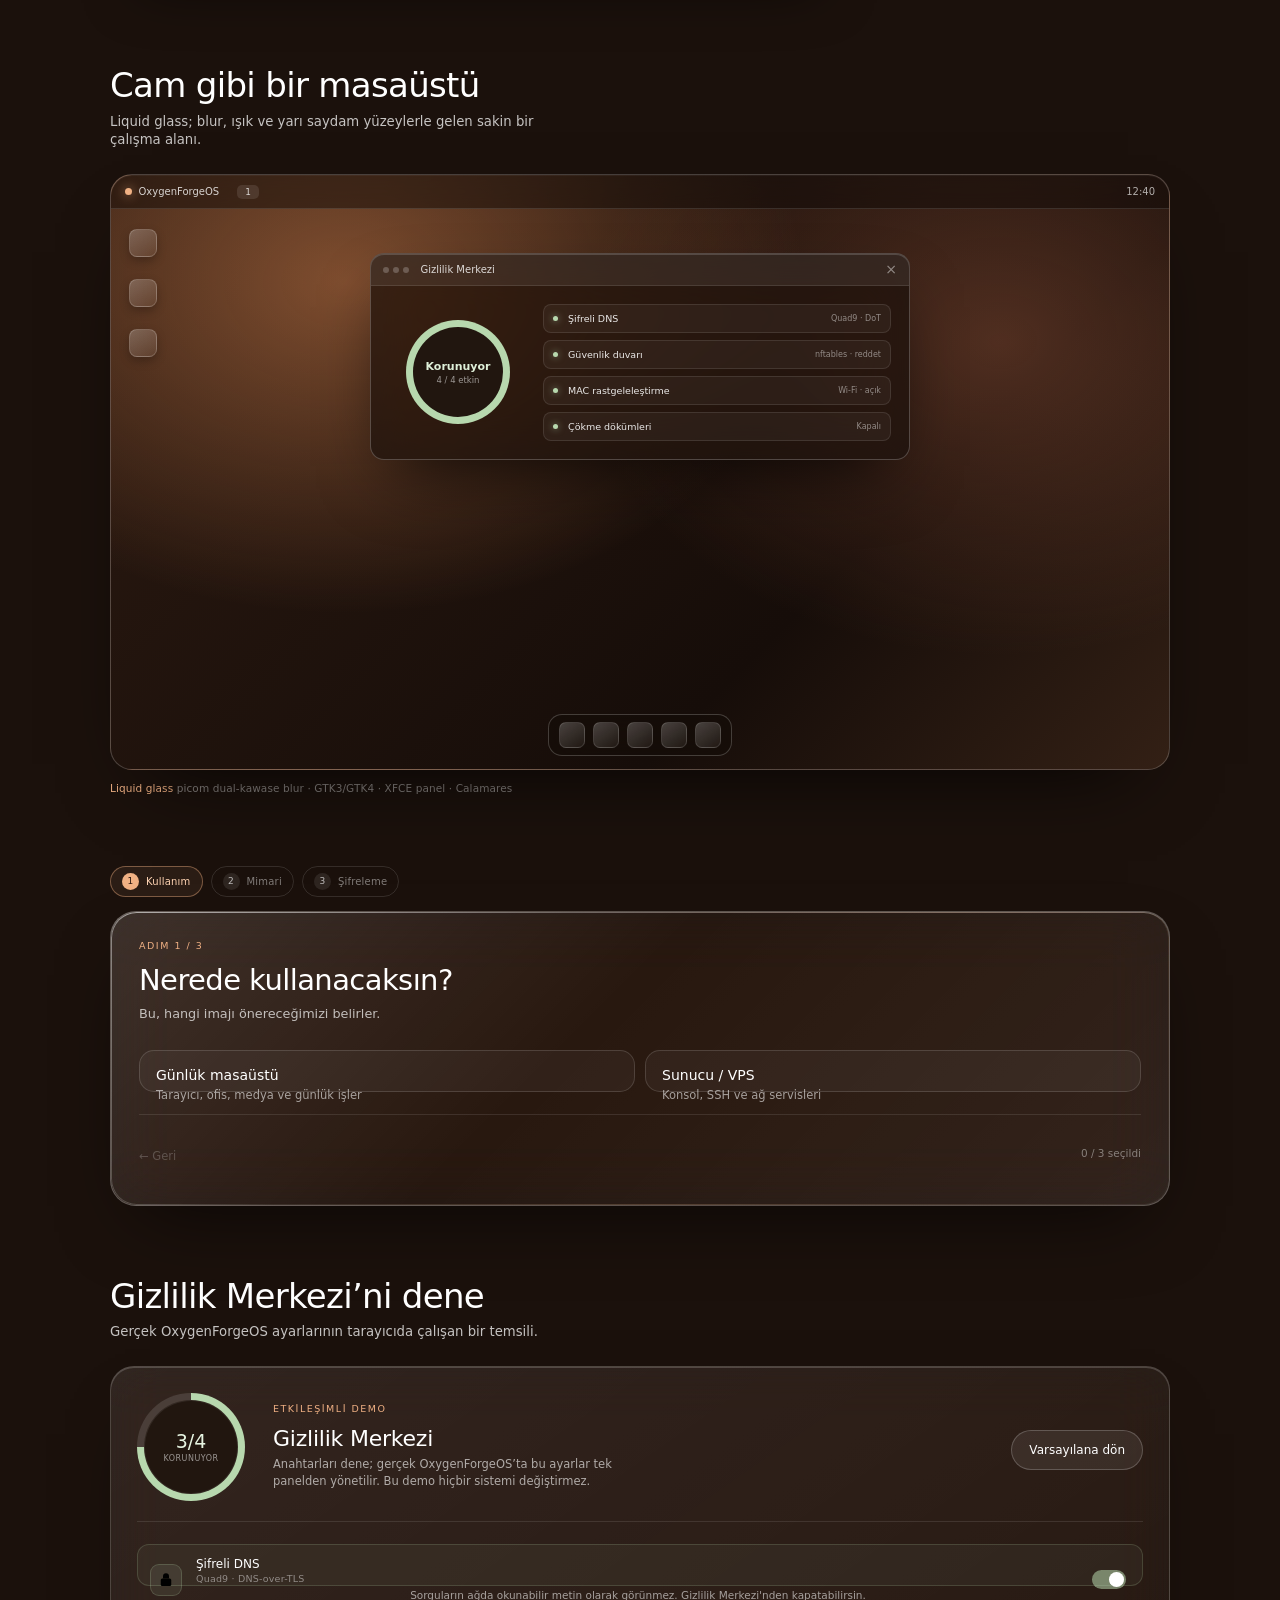
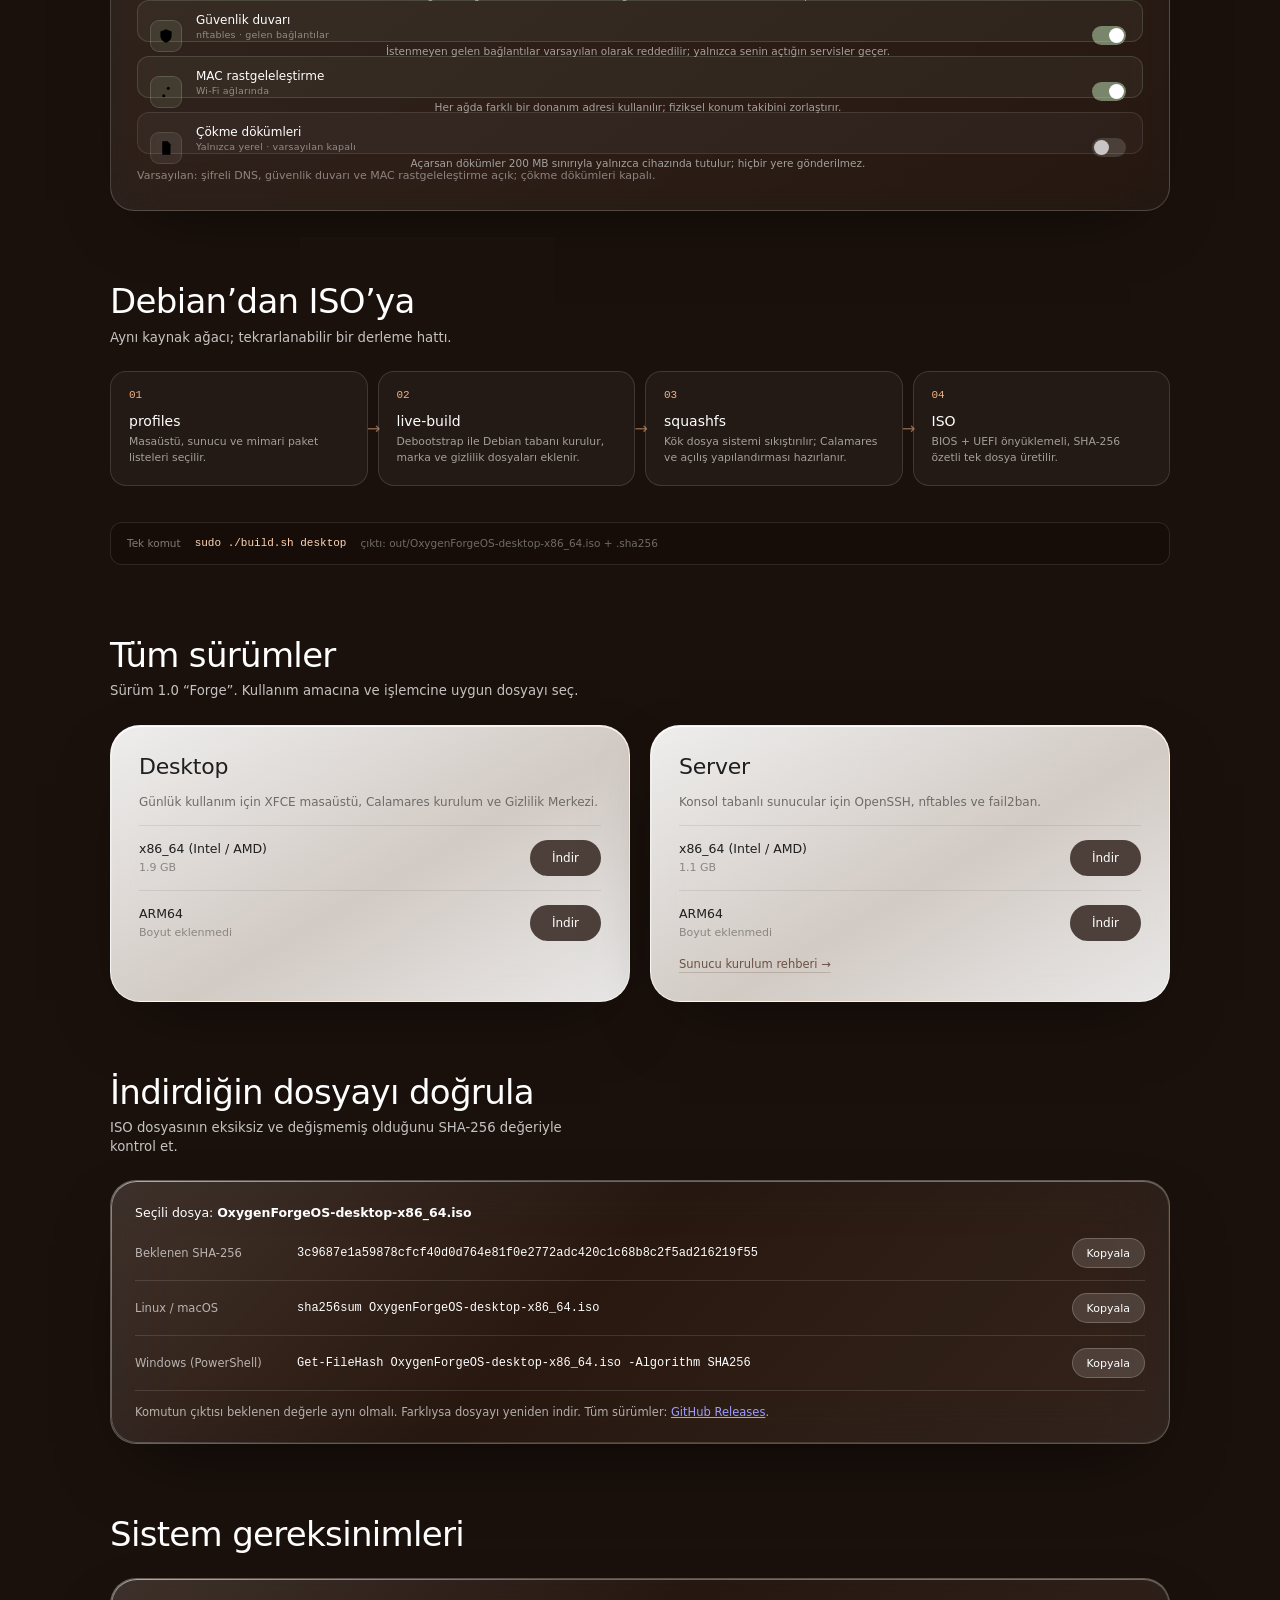
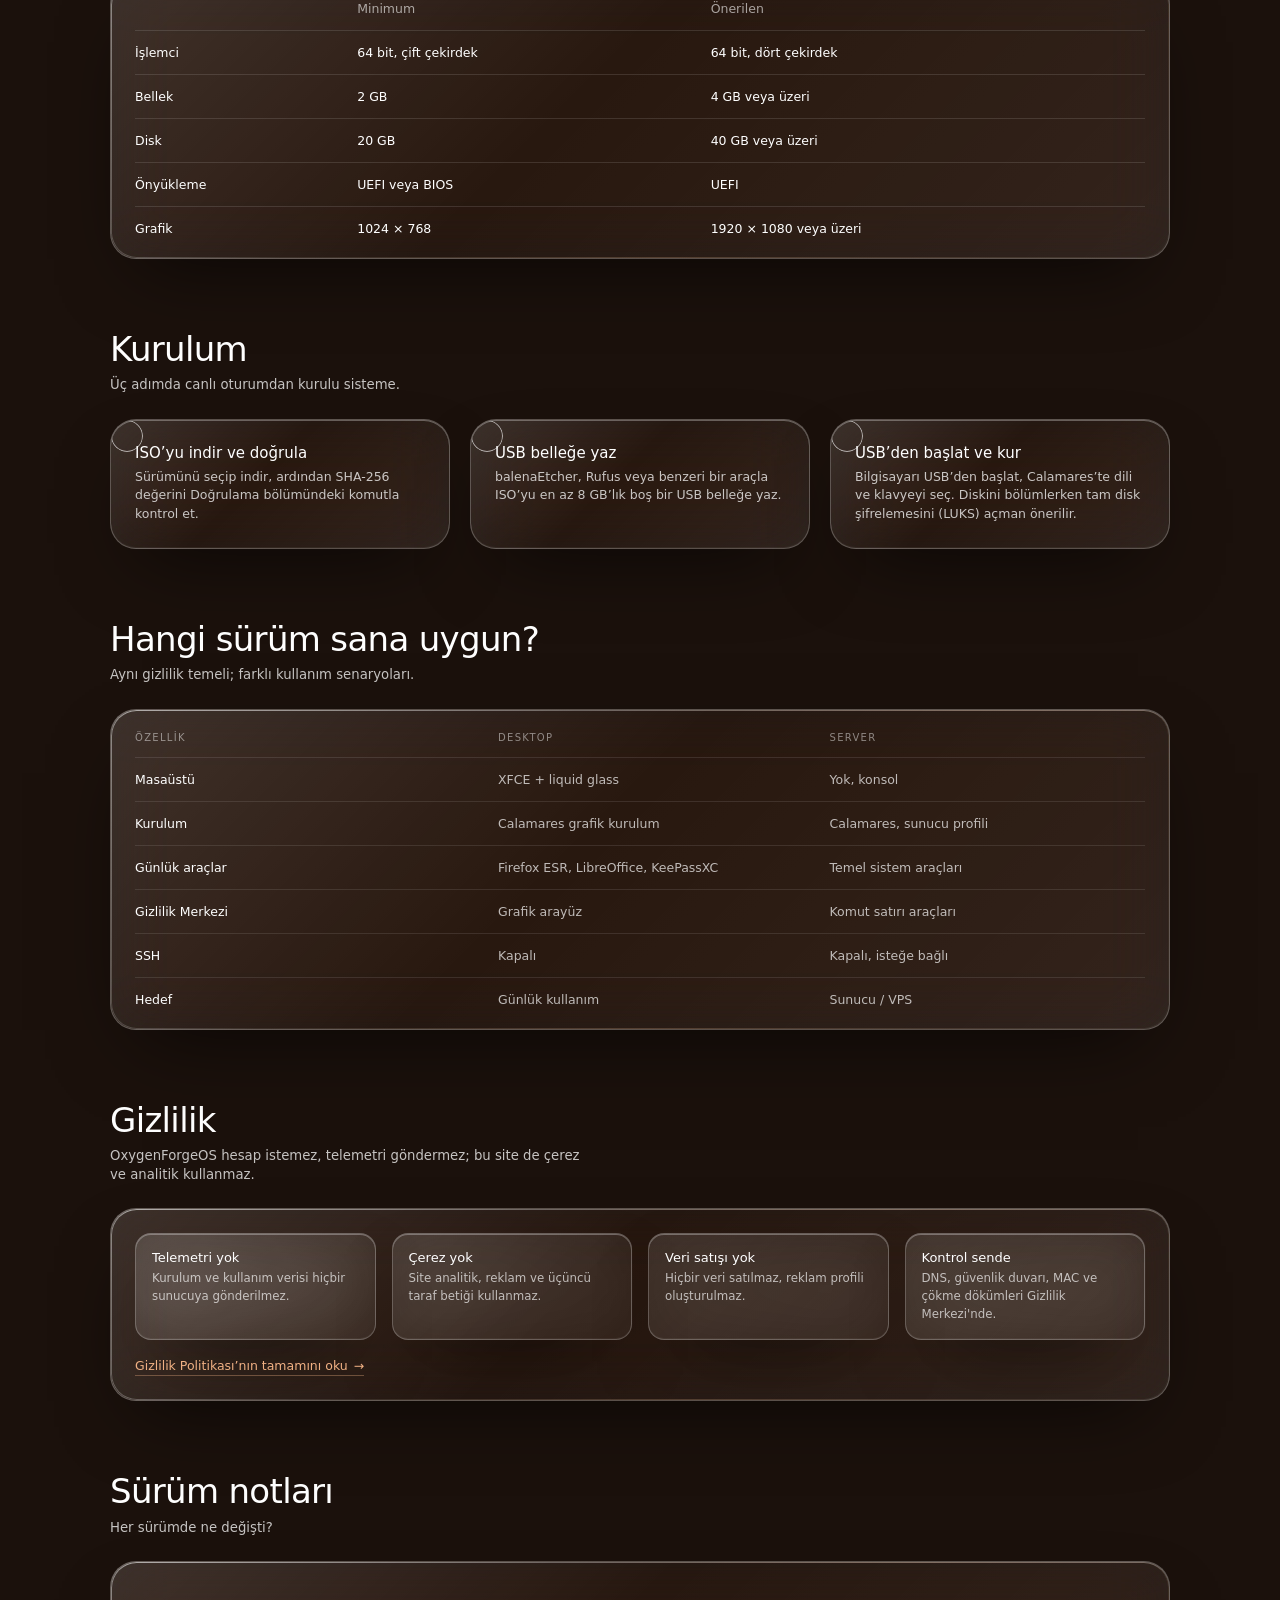
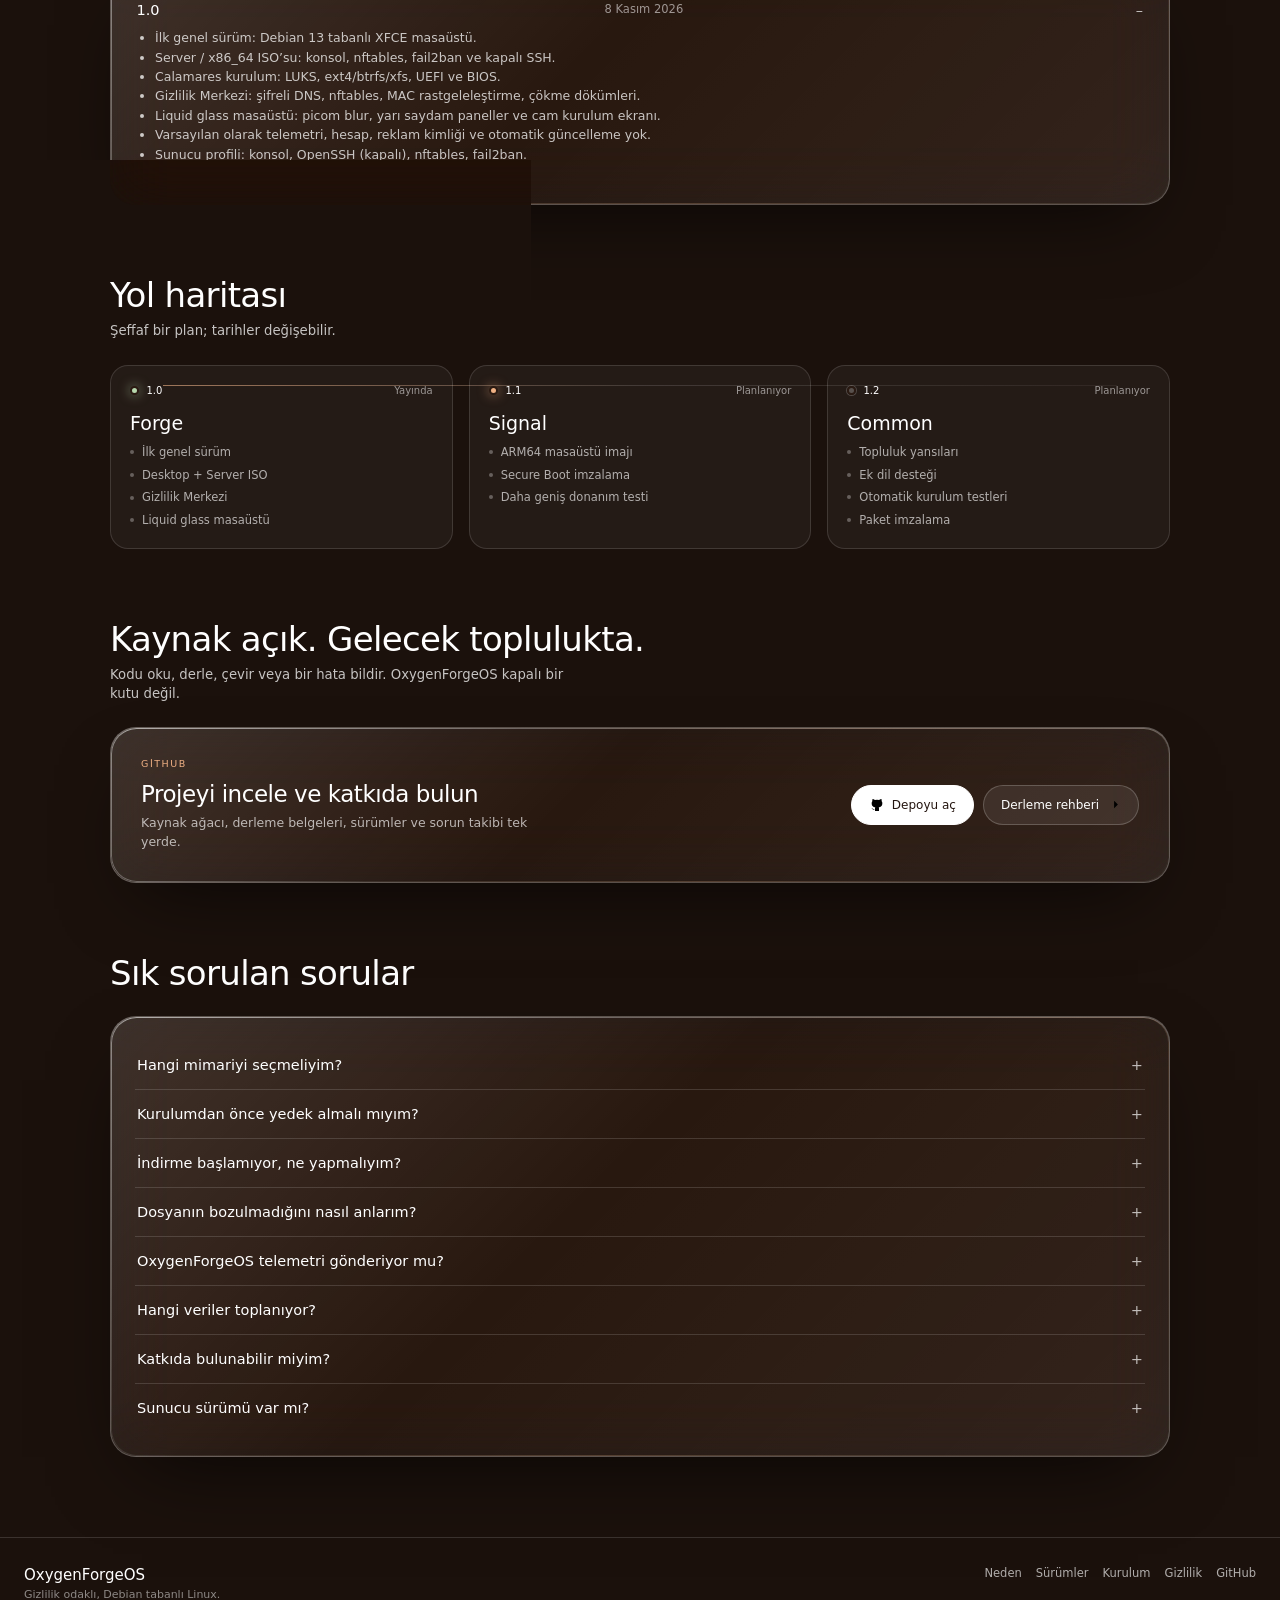
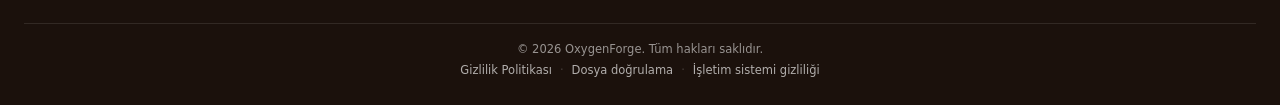
==== commit 04f4d983: "Sunucu ISO'sunu V1 sürümüne ve site indirmelerine ekle Server / x86_64 imajını yayınlar; yol haritas" ====
--- a/OxygenForgeOS-site/index.html
+++ b/OxygenForgeOS-site/index.html
@@ -18,11 +18,11 @@
 <meta name="twitter:description" content="Debian 13 tabanlı, telemetrisiz, liquid glass masaüstü.">
 <link rel="icon" href="favicon.svg" type="image/svg+xml">
 <link rel="manifest" href="site.webmanifest">
-<link rel="stylesheet" href="style.css?v=20261109f">
-<link rel="stylesheet" href="sections.css?v=20261109f">
-<link rel="stylesheet" href="liquid.css?v=20261109f">
-<link rel="stylesheet" href="extras.css?v=20261109f">
-<link rel="stylesheet" href="experience.css?v=20261109f">
+<link rel="stylesheet" href="style.css?v=20261109g">
+<link rel="stylesheet" href="sections.css?v=20261109g">
+<link rel="stylesheet" href="liquid.css?v=20261109g">
+<link rel="stylesheet" href="extras.css?v=20261109g">
+<link rel="stylesheet" href="experience.css?v=20261109g">
 <script type="application/ld+json">
 {"@context":"https://schema.org","@type":"SoftwareApplication","name":"OxygenForgeOS","applicationCategory":"OperatingSystem","operatingSystem":"Linux","softwareVersion":"1.0","description":"Debian 13 tabanlı, gizlilik odaklı Linux dağıtımı.","offers":{"@type":"Offer","price":"0","priceCurrency":"TRY"},"url":"https://oxygenforge-code.github.io/OxygenForge-OS/","downloadUrl":"https://github.com/OxygenForge-code/OxygenForge-OS/releases/download/V1/OxygenForgeOS-desktop-x86_64.iso","license":"https://github.com/OxygenForge-code/OxygenForge-OS/blob/main/LICENSE"}
 </script>
@@ -89,11 +89,11 @@
   <p class="fl"><a href="gizlilik.html">Gizlilik Politikası</a><span>·</span><a href="#verify">Dosya doğrulama</a><span>·</span><a href="gizlilik.html#os">İşletim sistemi gizliliği</a></p>
 </footer>
 <div id="toast" role="status"></div>
-<script src="bg.js?v=20261109f"></script>
-<script src="config.js?v=20261109f"></script>
-<script src="app.js?v=20261109f"></script>
-<script src="sections.js?v=20261109f"></script>
-<script src="experience.js?v=20261109f"></script>
-<script src="glass.js?v=20261109f"></script>
+<script src="bg.js?v=20261109g"></script>
+<script src="config.js?v=20261109g"></script>
+<script src="app.js?v=20261109g"></script>
+<script src="sections.js?v=20261109g"></script>
+<script src="experience.js?v=20261109g"></script>
+<script src="glass.js?v=20261109g"></script>
 </body>
 </html>
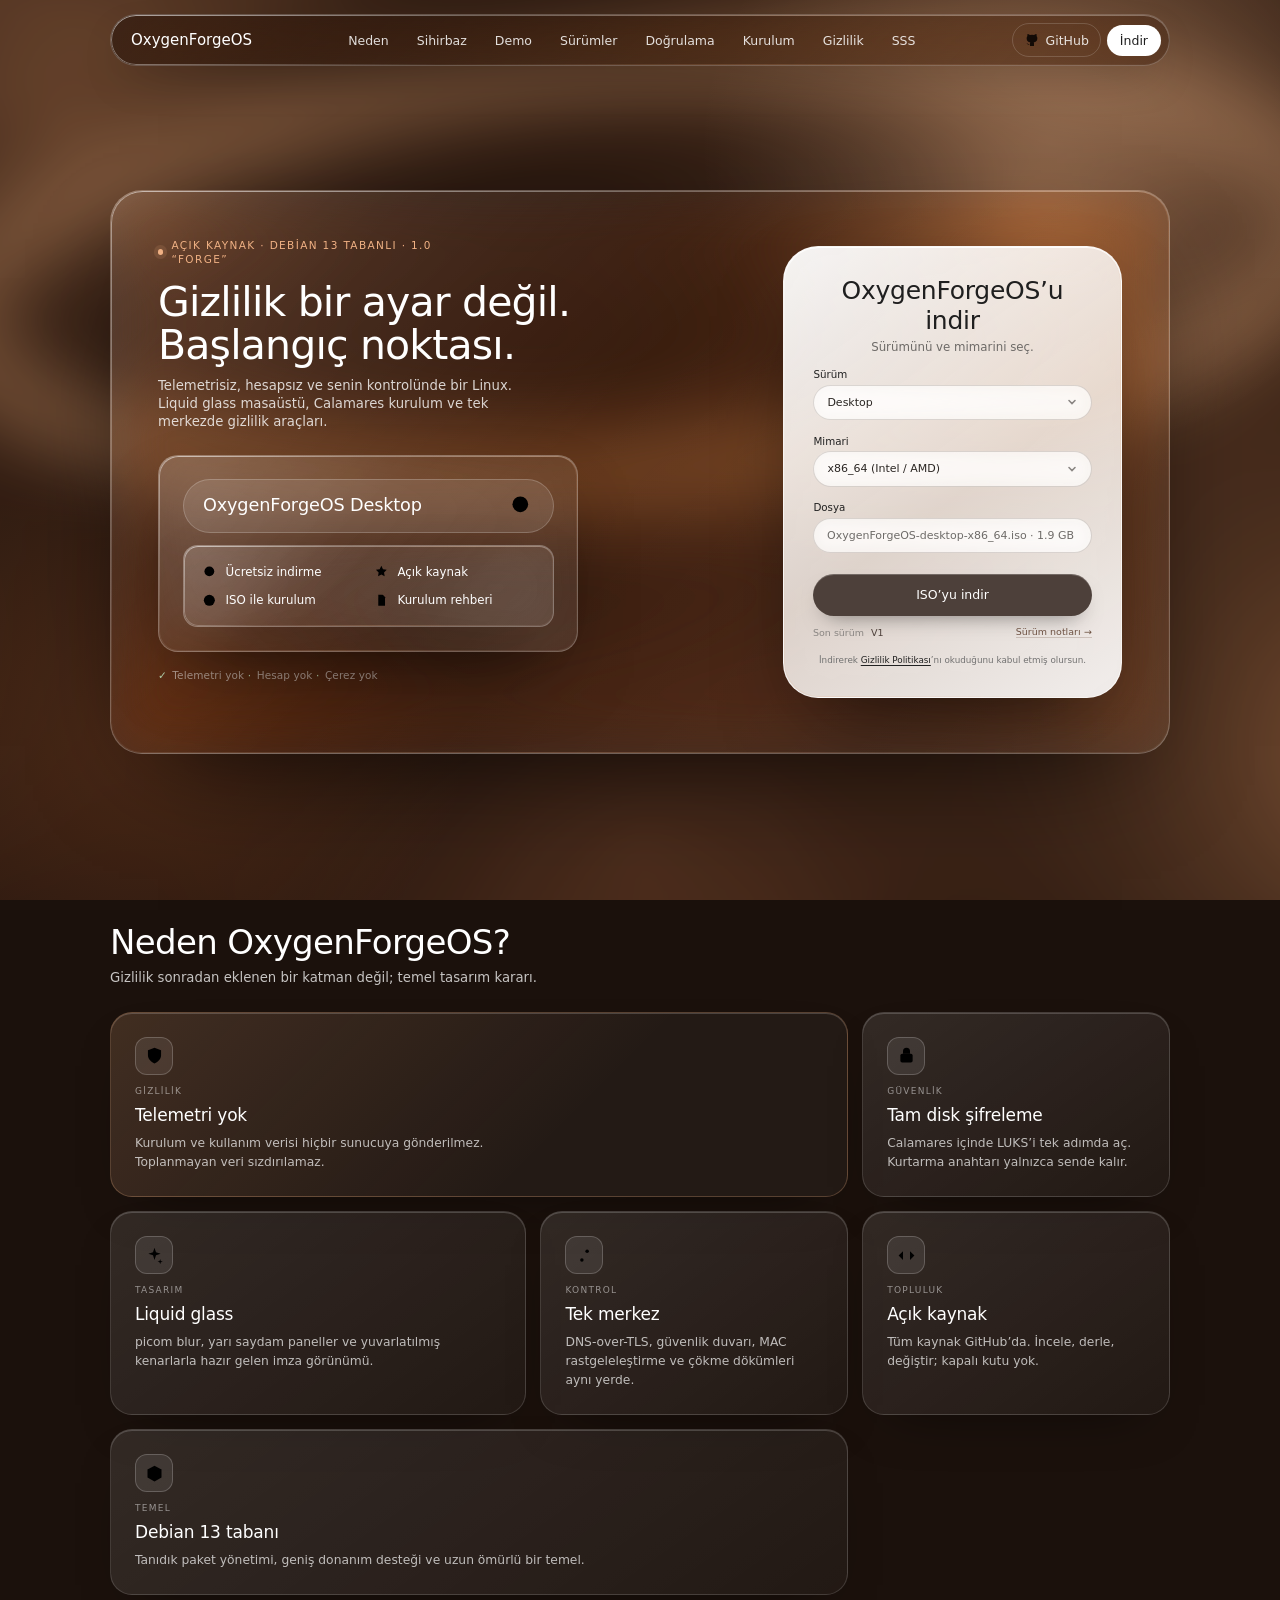
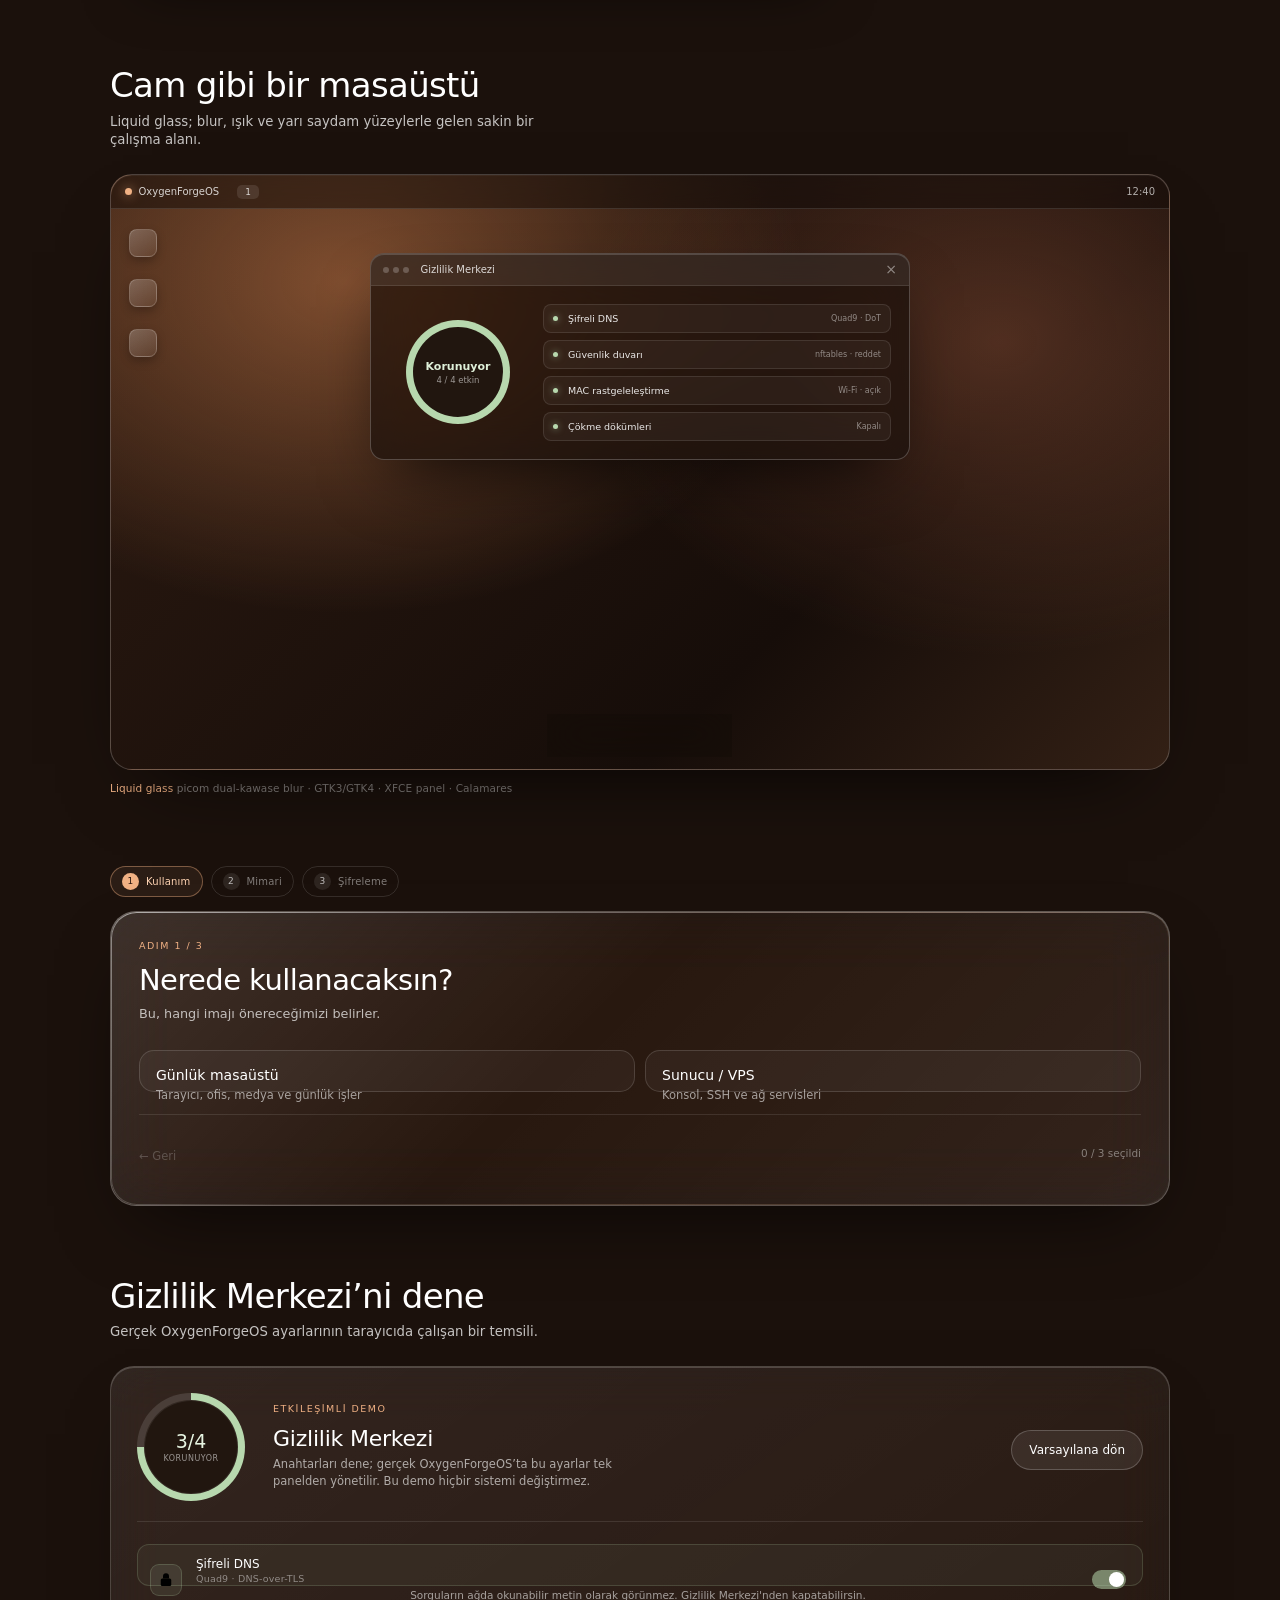
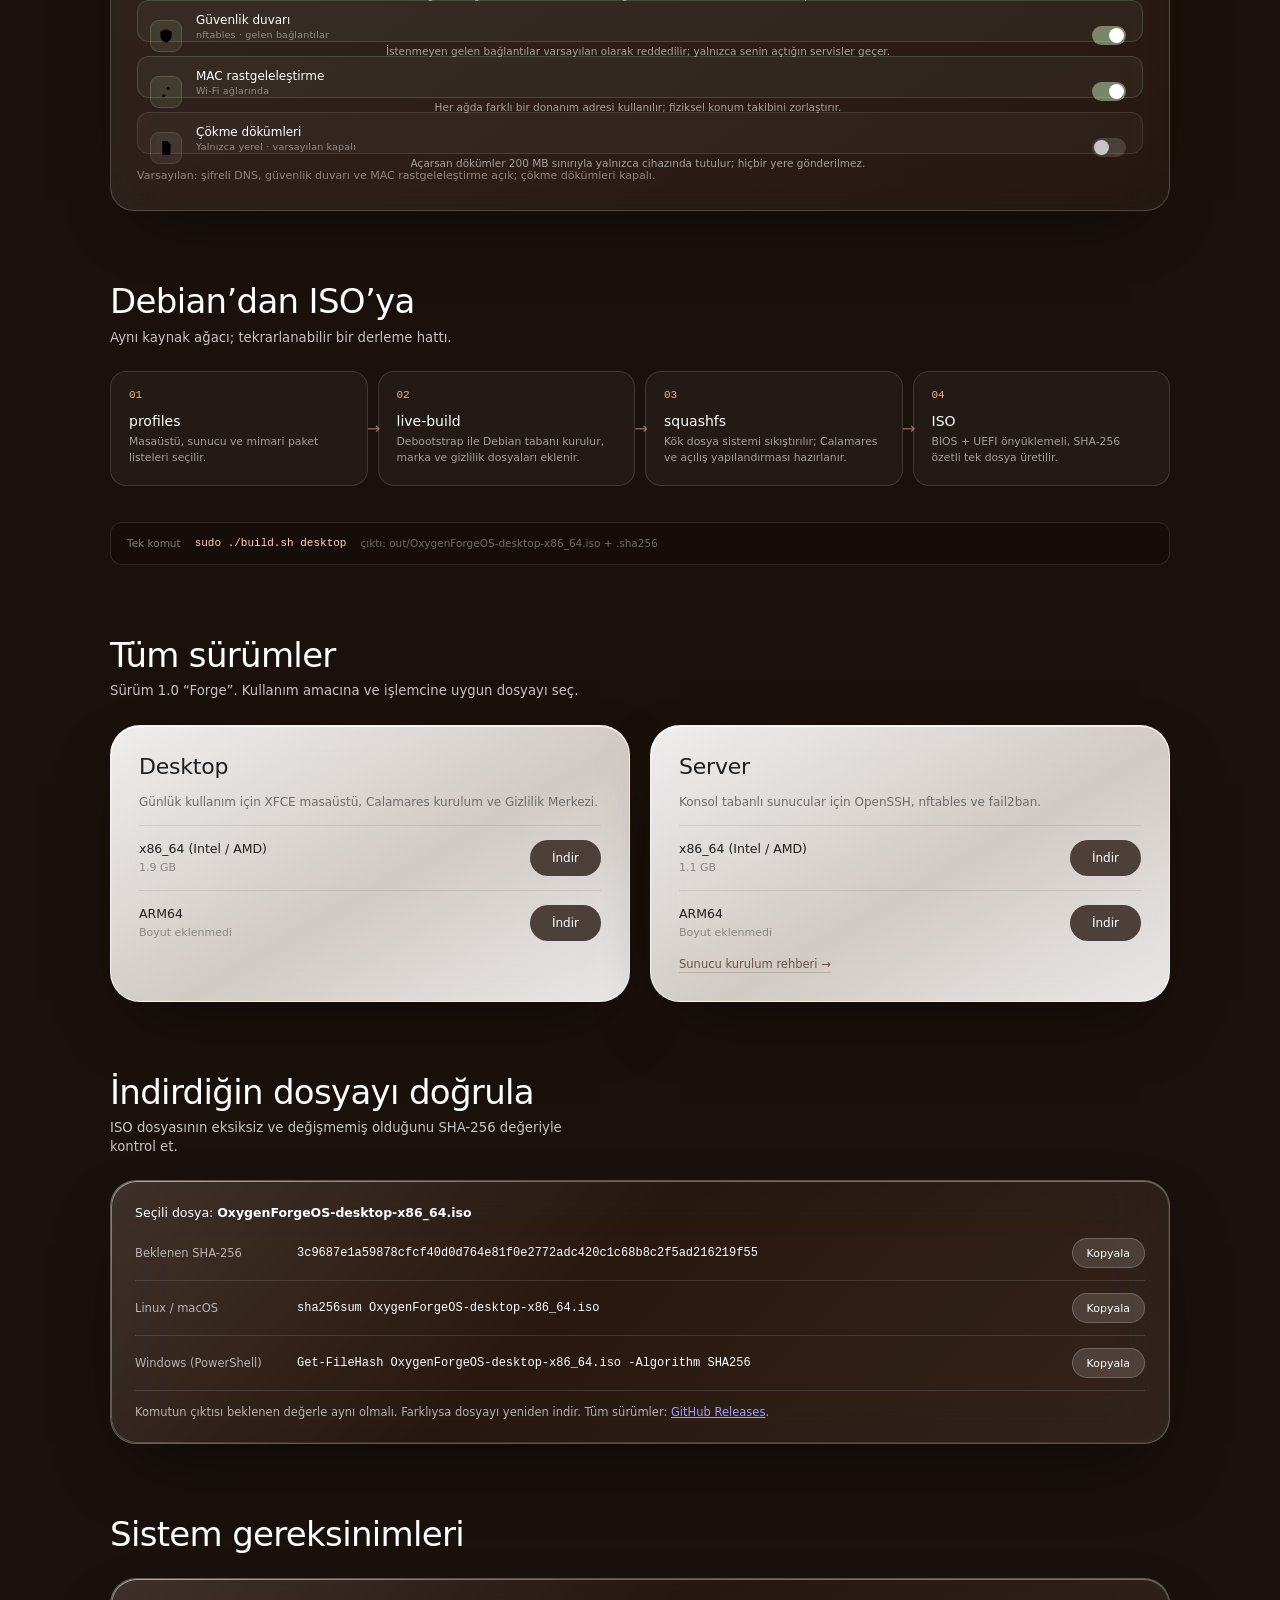
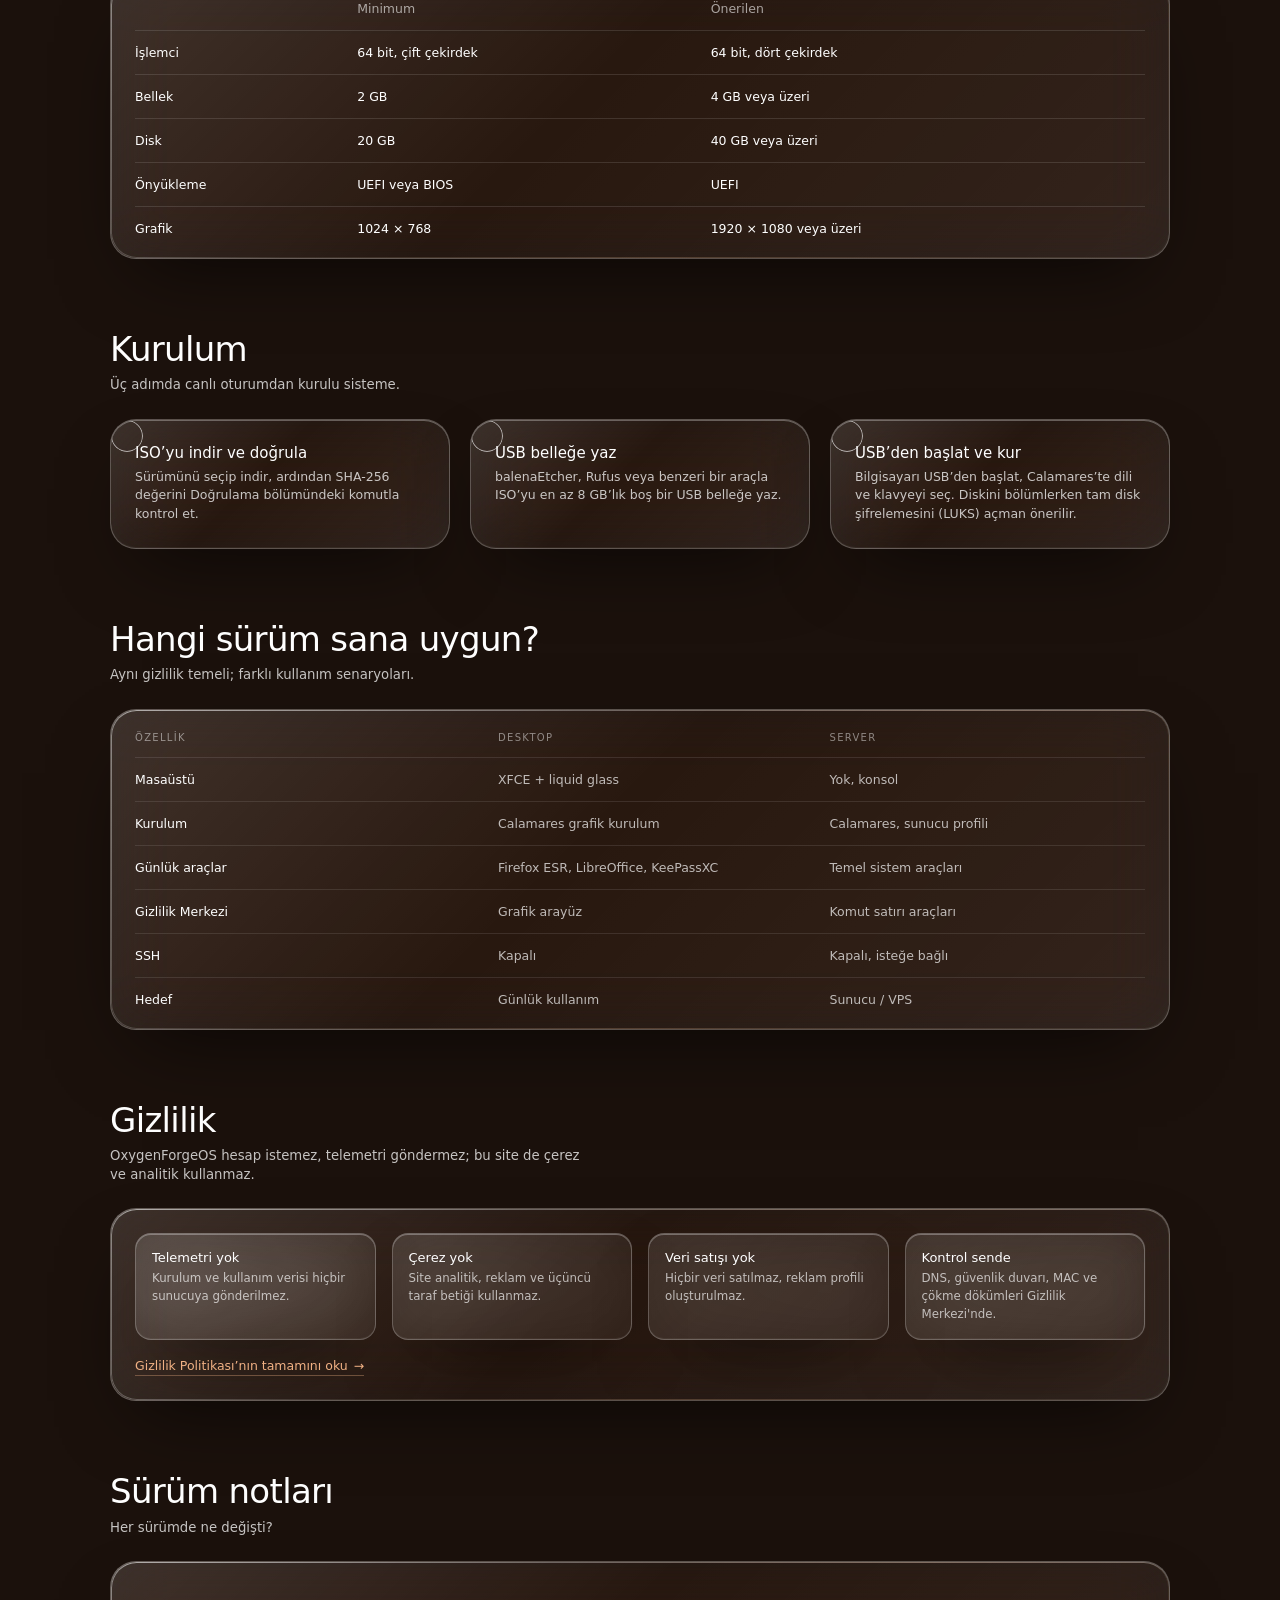
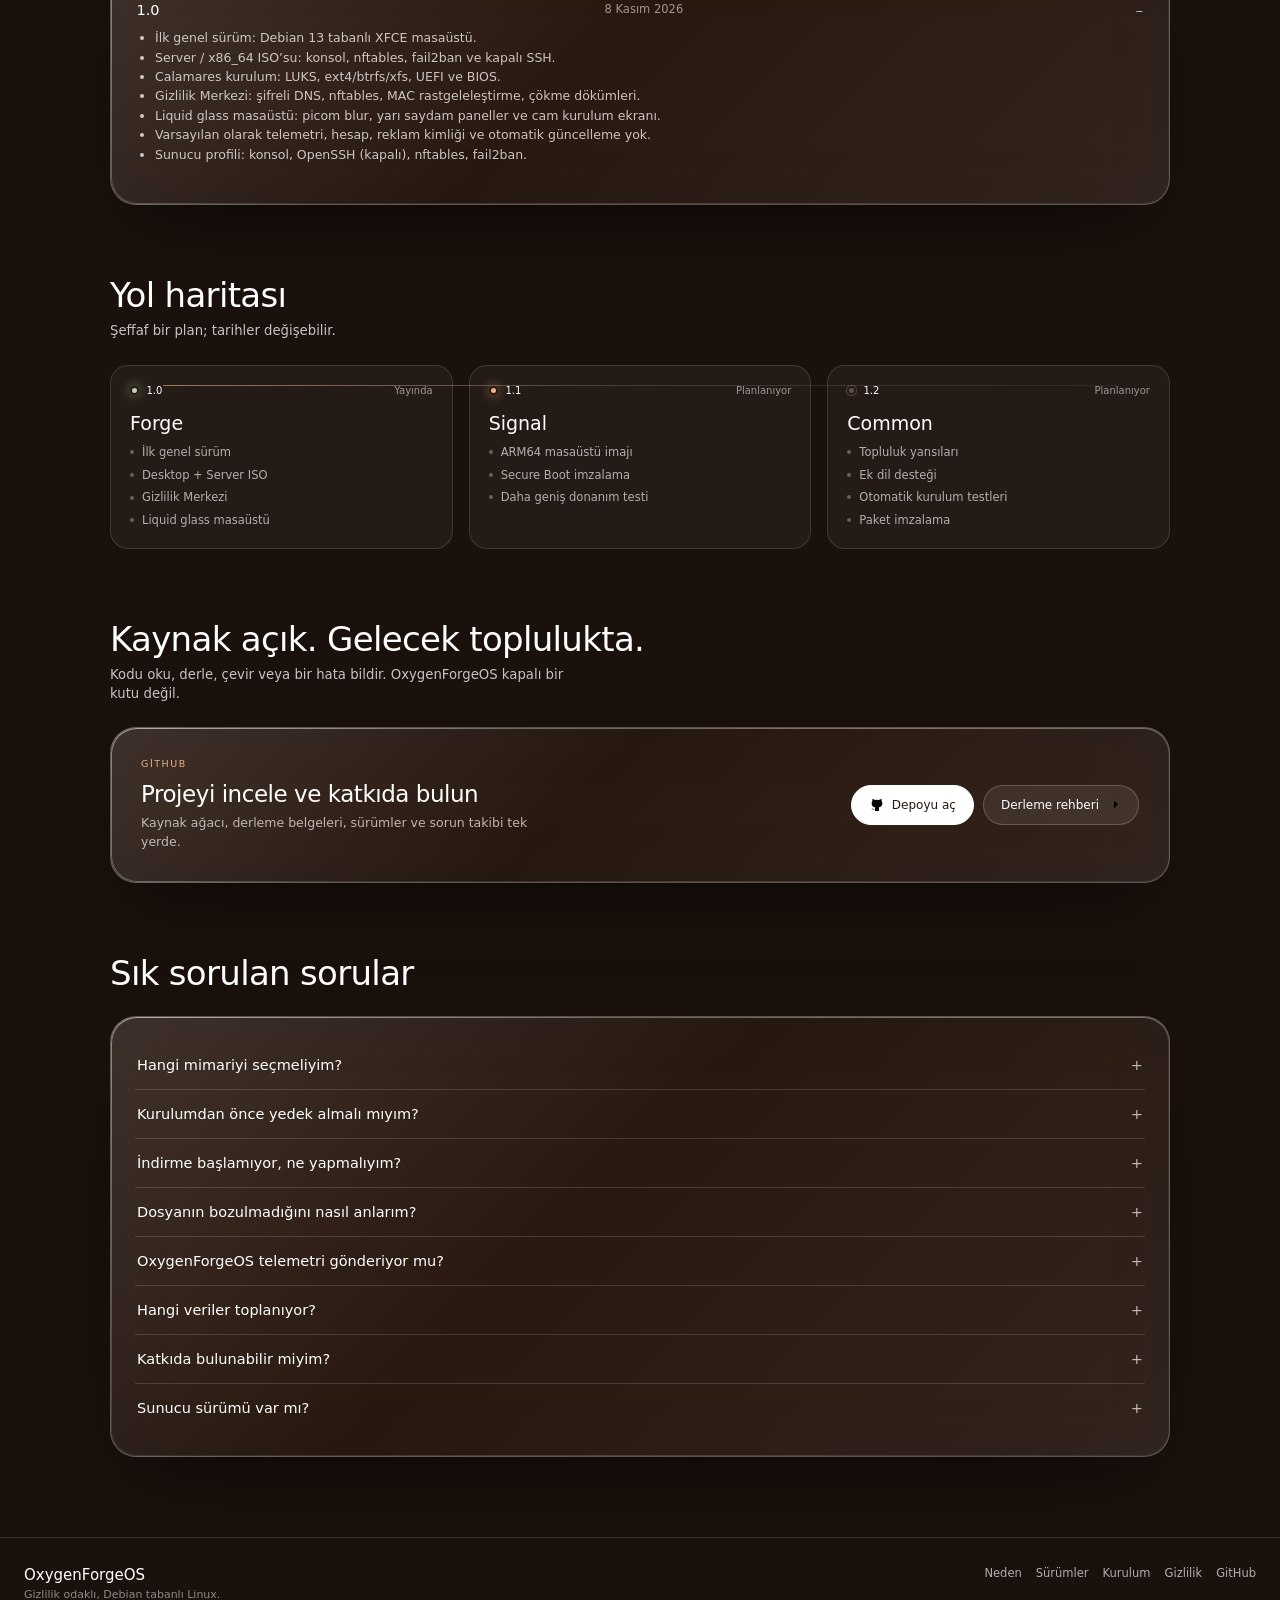
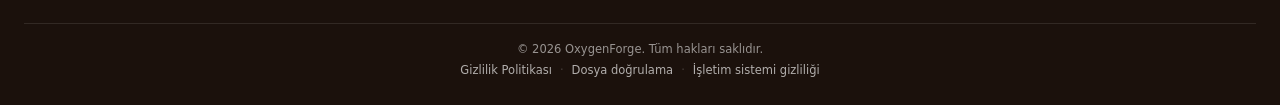
==== commit 8875101c: "Sunucu rehberine doğrudan indirme paneli ekle Kuruluma başlamadan önce ISO'yu indirme, boyut ve SHA-" ====
--- a/OxygenForgeOS-site/index.html
+++ b/OxygenForgeOS-site/index.html
@@ -18,11 +18,11 @@
 <meta name="twitter:description" content="Debian 13 tabanlı, telemetrisiz, liquid glass masaüstü.">
 <link rel="icon" href="favicon.svg" type="image/svg+xml">
 <link rel="manifest" href="site.webmanifest">
-<link rel="stylesheet" href="style.css?v=20261109g">
-<link rel="stylesheet" href="sections.css?v=20261109g">
-<link rel="stylesheet" href="liquid.css?v=20261109g">
-<link rel="stylesheet" href="extras.css?v=20261109g">
-<link rel="stylesheet" href="experience.css?v=20261109g">
+<link rel="stylesheet" href="style.css?v=20261109h">
+<link rel="stylesheet" href="sections.css?v=20261109h">
+<link rel="stylesheet" href="liquid.css?v=20261109h">
+<link rel="stylesheet" href="extras.css?v=20261109h">
+<link rel="stylesheet" href="experience.css?v=20261109h">
 <script type="application/ld+json">
 {"@context":"https://schema.org","@type":"SoftwareApplication","name":"OxygenForgeOS","applicationCategory":"OperatingSystem","operatingSystem":"Linux","softwareVersion":"1.0","description":"Debian 13 tabanlı, gizlilik odaklı Linux dağıtımı.","offers":{"@type":"Offer","price":"0","priceCurrency":"TRY"},"url":"https://oxygenforge-code.github.io/OxygenForge-OS/","downloadUrl":"https://github.com/OxygenForge-code/OxygenForge-OS/releases/download/V1/OxygenForgeOS-desktop-x86_64.iso","license":"https://github.com/OxygenForge-code/OxygenForge-OS/blob/main/LICENSE"}
 </script>
@@ -89,11 +89,11 @@
   <p class="fl"><a href="gizlilik.html">Gizlilik Politikası</a><span>·</span><a href="#verify">Dosya doğrulama</a><span>·</span><a href="gizlilik.html#os">İşletim sistemi gizliliği</a></p>
 </footer>
 <div id="toast" role="status"></div>
-<script src="bg.js?v=20261109g"></script>
-<script src="config.js?v=20261109g"></script>
-<script src="app.js?v=20261109g"></script>
-<script src="sections.js?v=20261109g"></script>
-<script src="experience.js?v=20261109g"></script>
-<script src="glass.js?v=20261109g"></script>
+<script src="bg.js?v=20261109h"></script>
+<script src="config.js?v=20261109h"></script>
+<script src="app.js?v=20261109h"></script>
+<script src="sections.js?v=20261109h"></script>
+<script src="experience.js?v=20261109h"></script>
+<script src="glass.js?v=20261109h"></script>
 </body>
 </html>
--- a/OxygenForgeOS-site/extras.css
+++ b/OxygenForgeOS-site/extras.css
@@ -146,3 +146,11 @@
   .err{padding:30px 22px}
 }
 @media(prefers-reduced-motion:reduce){.pulse{animation:none}}
+
+/* Server guide download panel */
+.server-dl{display:flex;align-items:center;gap:12px;flex-wrap:wrap;padding:18px 20px;border-radius:18px}
+.server-dl>div{display:grid;gap:4px;min-width:230px;margin-right:auto}
+.server-dl b{font-size:13px;color:#fff;font-weight:500}
+.server-dl small{font-size:11.5px;color:rgba(255,255,255,.6)}
+.server-dl .btn{flex:none}
+@media(max-width:600px){.server-dl{align-items:stretch}.server-dl>div{min-width:100%}.server-dl .btn{justify-content:center}}
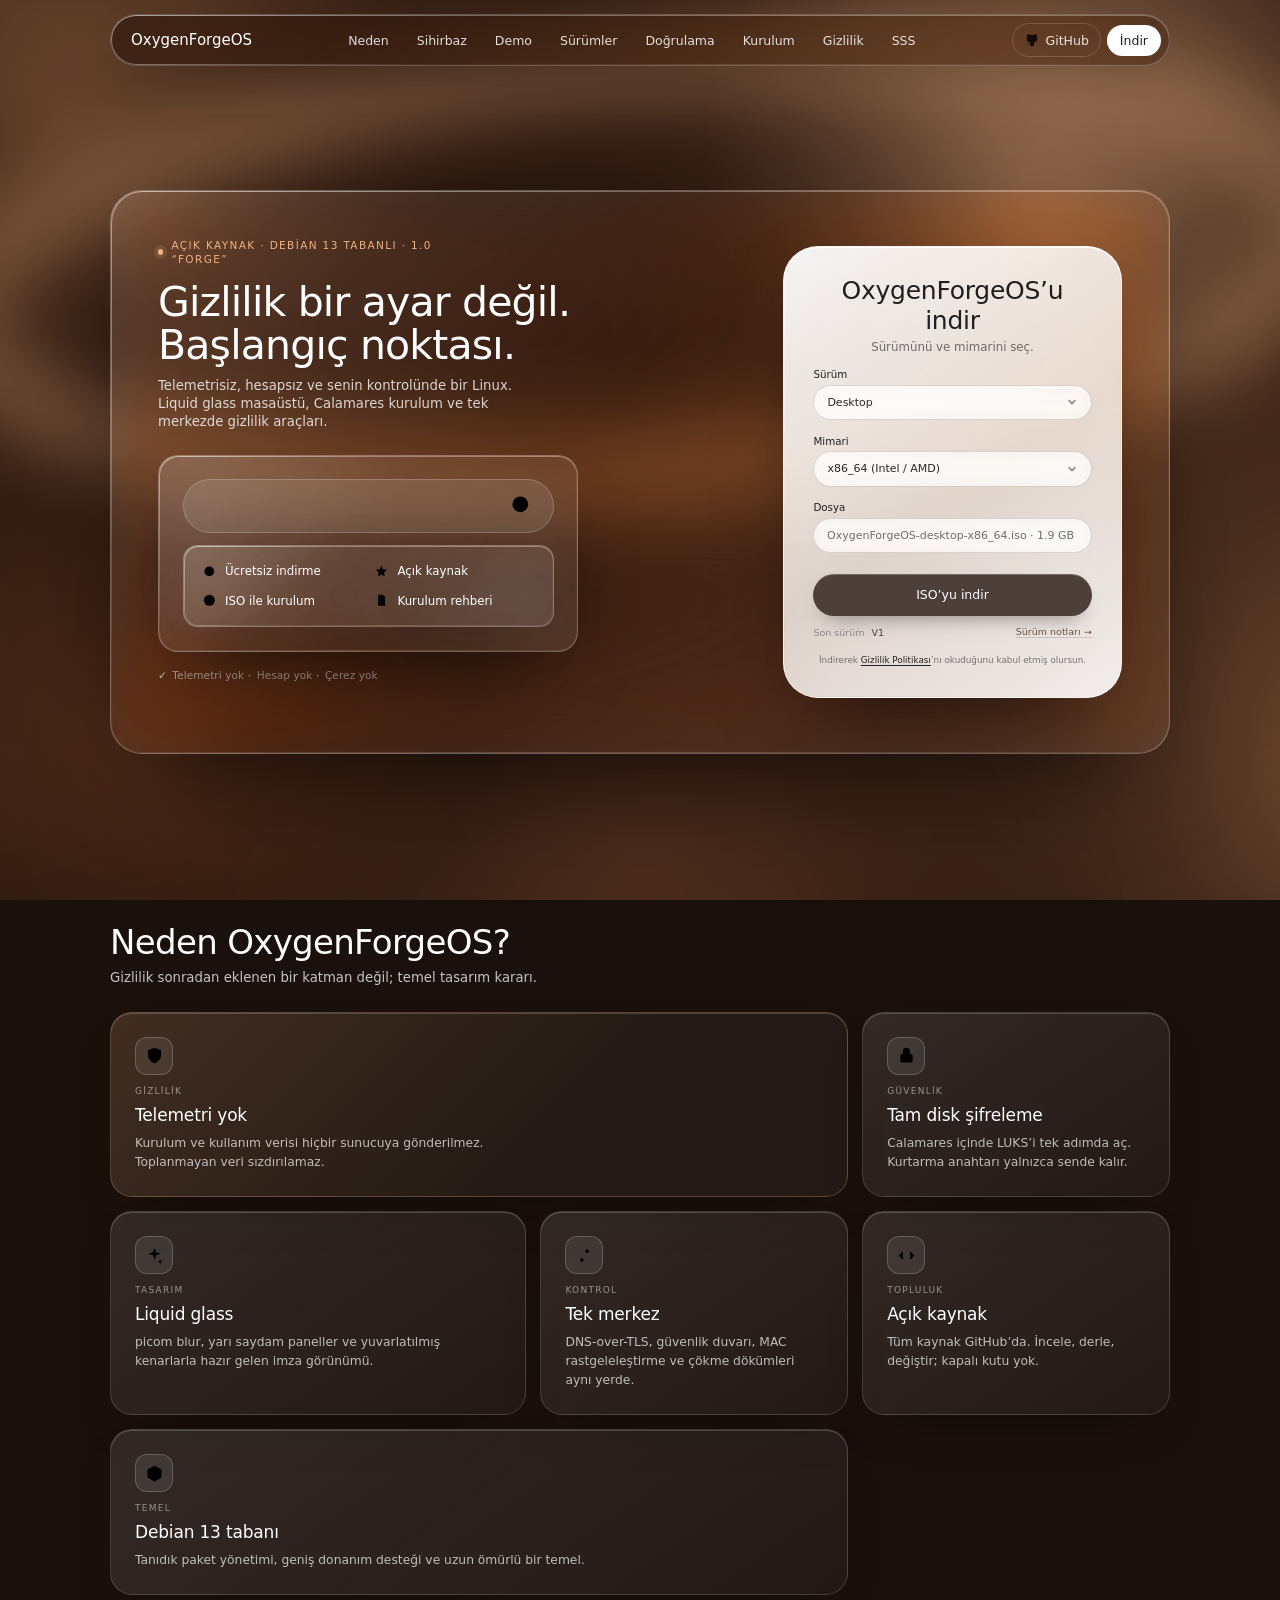
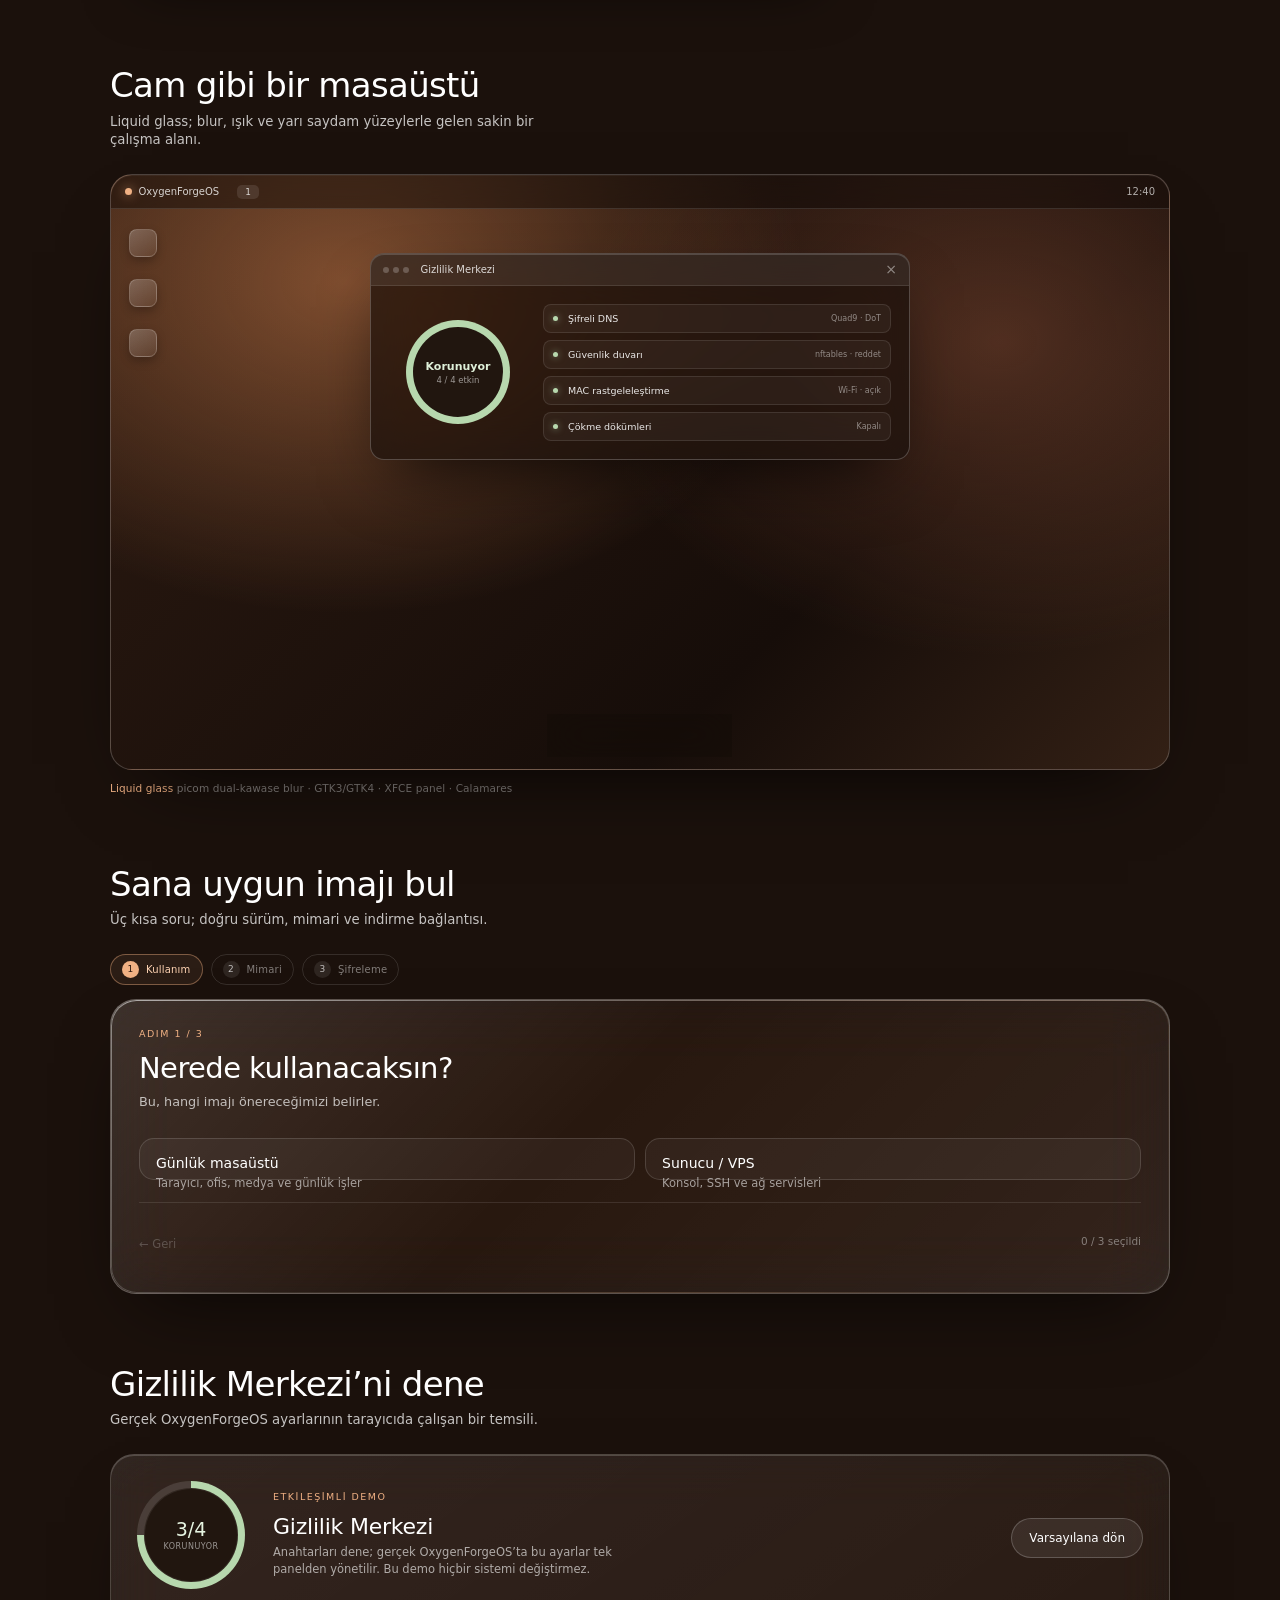
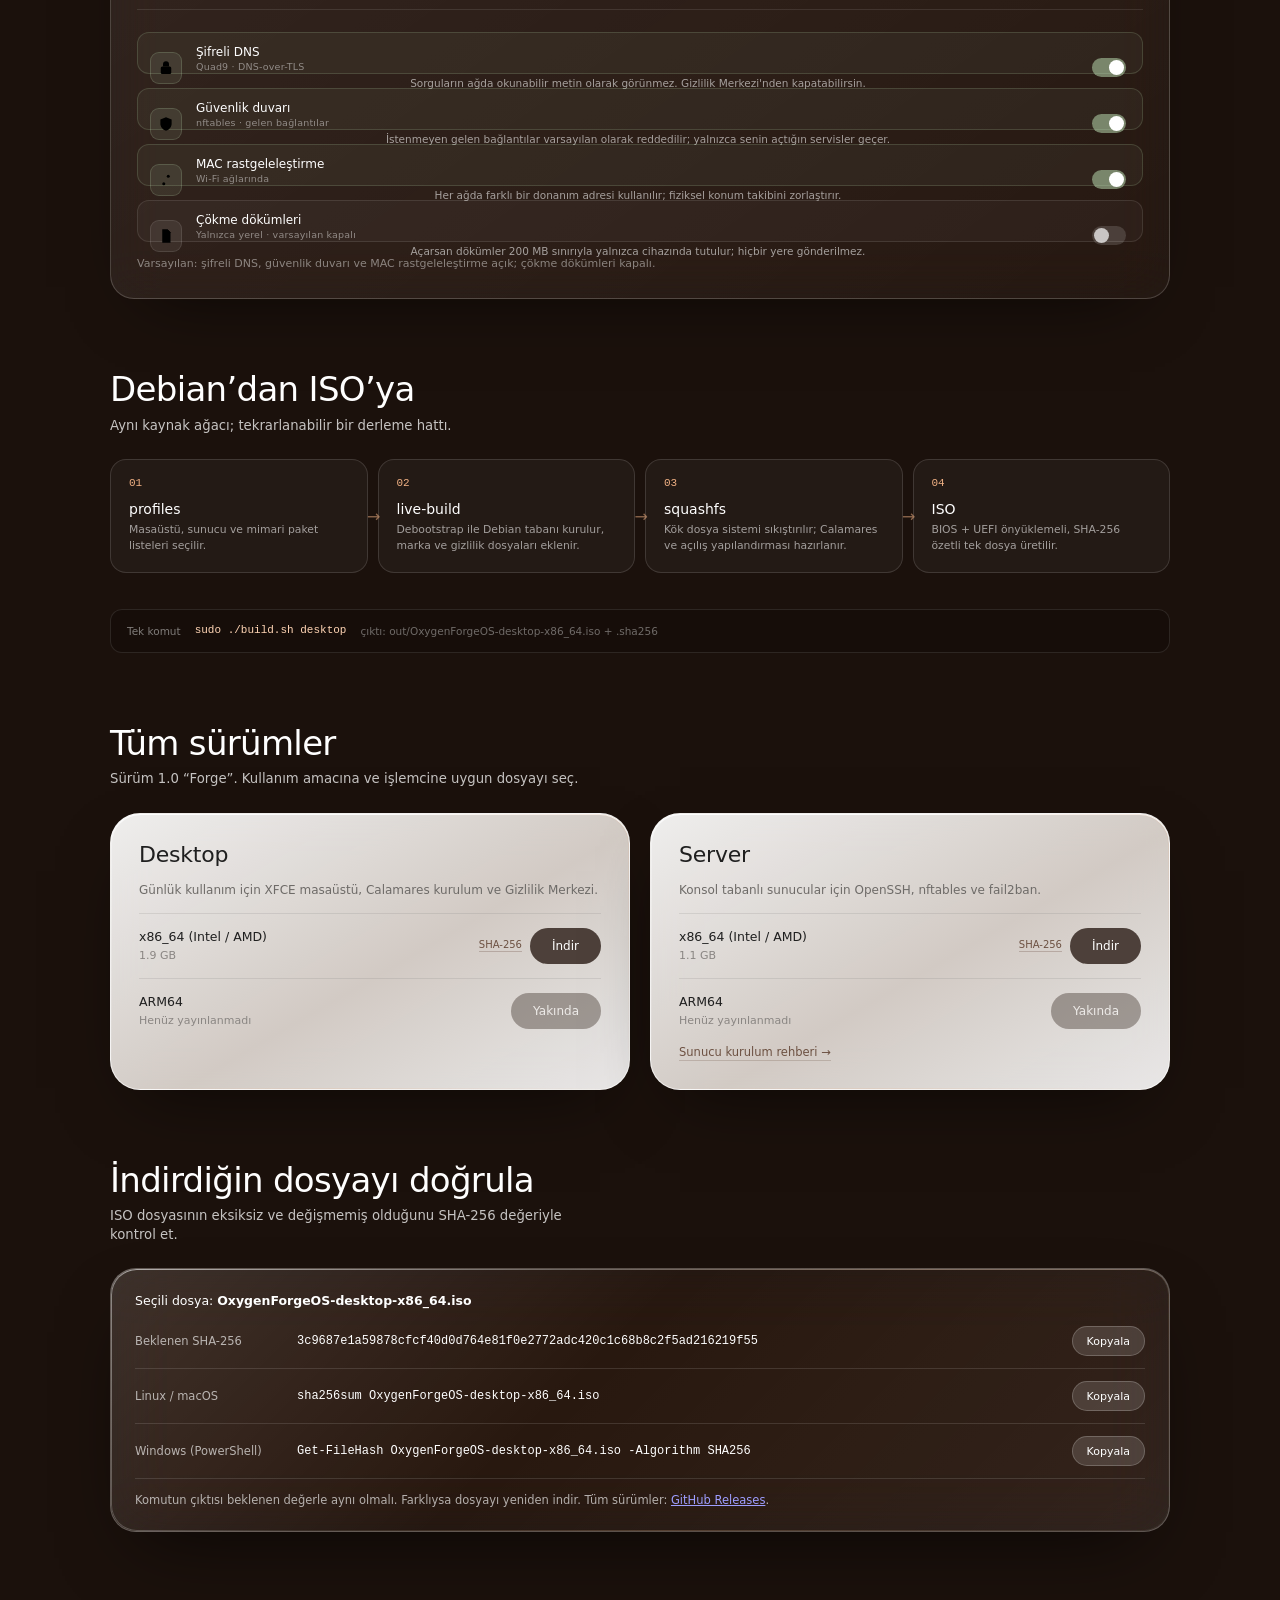
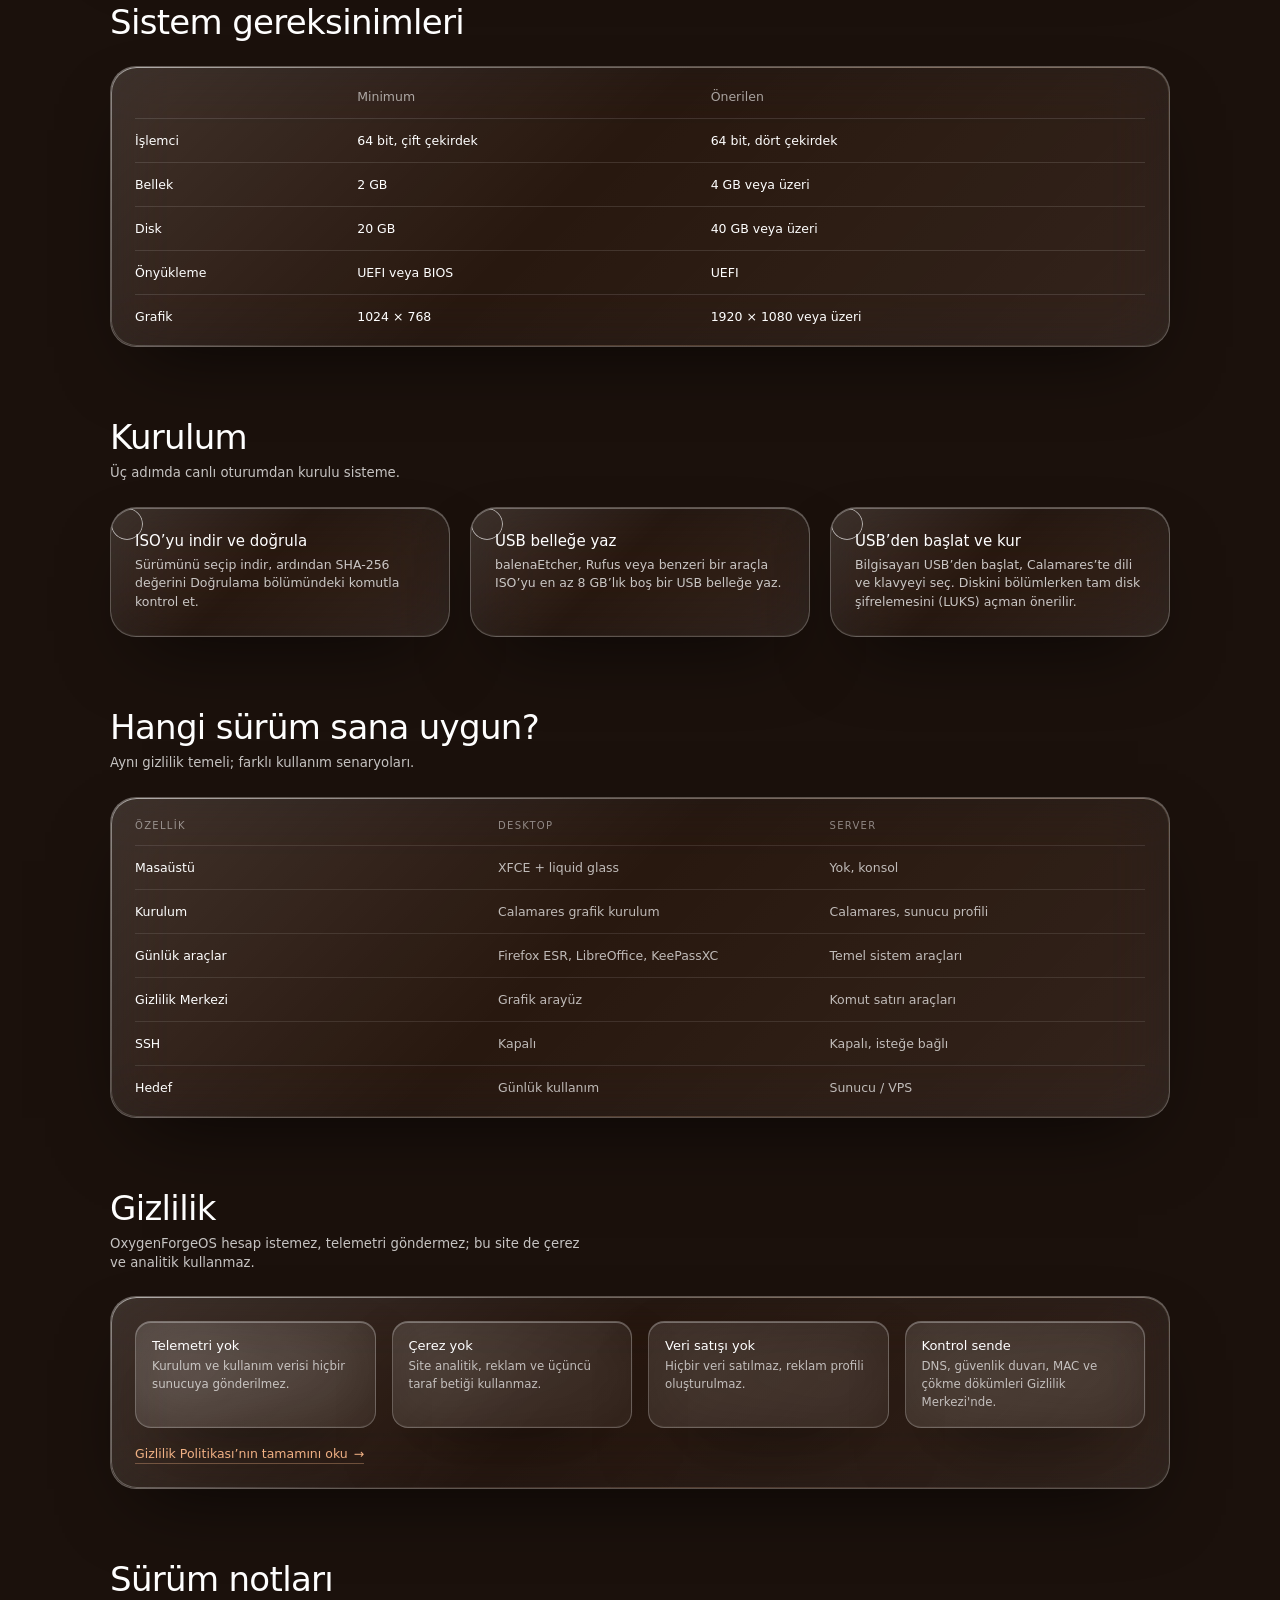
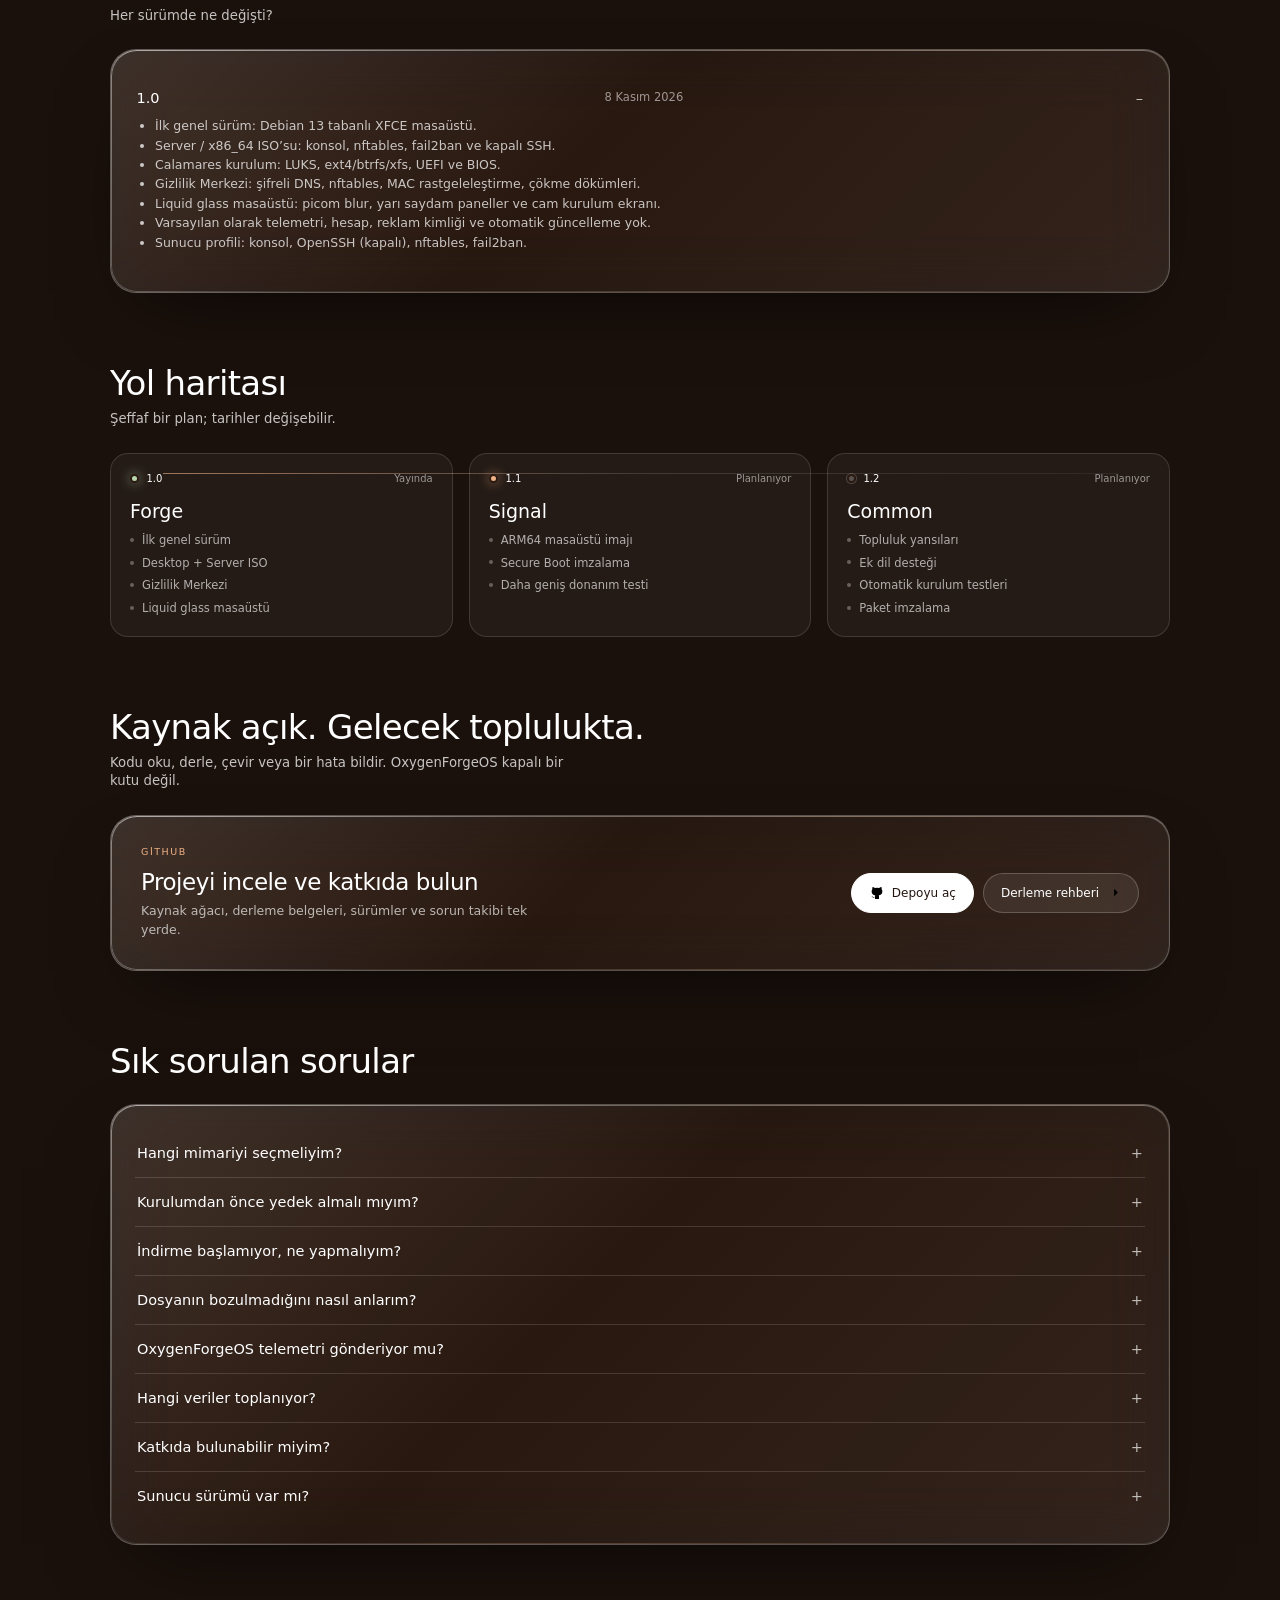
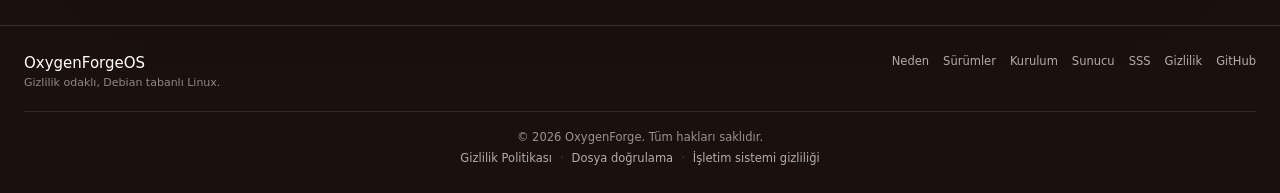
==== commit b929eb77: "Siteyi erişilebilir ve yayın açısından sağlamlaştır Sihirbazın bölüm başlığını silen çift ID hatasın" ====
--- a/OxygenForgeOS-site/index.html
+++ b/OxygenForgeOS-site/index.html
@@ -13,21 +13,29 @@
 <meta property="og:description" content="Debian 13 tabanlı, telemetrisiz, liquid glass masaüstü. 1.0 “Forge” indirilebilir.">
 <meta property="og:url" content="https://oxygenforge-code.github.io/OxygenForge-OS/">
 <meta property="og:site_name" content="OxygenForgeOS">
-<meta name="twitter:card" content="summary">
+<meta property="og:locale" content="tr_TR">
+<meta property="og:image" content="https://oxygenforge-code.github.io/OxygenForge-OS/og.png">
+<meta property="og:image:type" content="image/png">
+<meta property="og:image:width" content="1200">
+<meta property="og:image:height" content="630">
+<meta property="og:image:alt" content="OxygenForgeOS: Gizlilik bir ayar değil, başlangıç noktası.">
+<meta name="twitter:card" content="summary_large_image">
 <meta name="twitter:title" content="OxygenForgeOS — Gizlilik odaklı Linux">
 <meta name="twitter:description" content="Debian 13 tabanlı, telemetrisiz, liquid glass masaüstü.">
+<meta name="twitter:image" content="https://oxygenforge-code.github.io/OxygenForge-OS/og.png">
 <link rel="icon" href="favicon.svg" type="image/svg+xml">
 <link rel="manifest" href="site.webmanifest">
-<link rel="stylesheet" href="style.css?v=20261109h">
-<link rel="stylesheet" href="sections.css?v=20261109h">
-<link rel="stylesheet" href="liquid.css?v=20261109h">
-<link rel="stylesheet" href="extras.css?v=20261109h">
-<link rel="stylesheet" href="experience.css?v=20261109h">
+<link rel="stylesheet" href="style.css?v=20261110e">
+<link rel="stylesheet" href="sections.css?v=20261110e">
+<link rel="stylesheet" href="liquid.css?v=20261110e">
+<link rel="stylesheet" href="extras.css?v=20261110e">
+<link rel="stylesheet" href="experience.css?v=20261110e">
 <script type="application/ld+json">
 {"@context":"https://schema.org","@type":"SoftwareApplication","name":"OxygenForgeOS","applicationCategory":"OperatingSystem","operatingSystem":"Linux","softwareVersion":"1.0","description":"Debian 13 tabanlı, gizlilik odaklı Linux dağıtımı.","offers":{"@type":"Offer","price":"0","priceCurrency":"TRY"},"url":"https://oxygenforge-code.github.io/OxygenForge-OS/","downloadUrl":"https://github.com/OxygenForge-code/OxygenForge-OS/releases/download/V1/OxygenForgeOS-desktop-x86_64.iso","license":"https://github.com/OxygenForge-code/OxygenForge-OS/blob/main/LICENSE"}
 </script>
 </head>
 <body id="top">
+<a class="skip" href="#main">İçeriğe geç</a>
 <svg width="0" height="0" style="position:absolute" fill="none" stroke="currentColor" stroke-width="1.6" stroke-linecap="round" stroke-linejoin="round" aria-hidden="true">
 <symbol id="i-target" viewBox="0 0 24 24"><circle cx="12" cy="12" r="3"/><circle cx="12" cy="12" r="8"/><path d="M12 2v3M12 19v3M2 12h3M19 12h3"/></symbol>
 <symbol id="i-star" viewBox="0 0 24 24"><path d="m12 3 2.7 5.6 6.1.9-4.4 4.3 1 6.1L12 17l-5.4 2.9 1-6.1-4.4-4.3 6.1-.9z"/></symbol>
@@ -44,15 +52,17 @@
 <symbol id="i-arrow" viewBox="0 0 24 24"><path d="M4 12h15M13 6l6 6-6 6"/></symbol>
 </svg>
 <div class="bg" aria-hidden="true"><canvas id="bg"></canvas></div>
-<nav class="nav">
+<nav class="nav" aria-label="Ana menü">
   <a class="brand" href="#top" aria-label="OxygenForgeOS ana sayfa">OxygenForgeOS</a>
-  <div class="lk"><a href="#features">Neden</a><a href="#wizard">Sihirbaz</a><a href="#demo">Demo</a><a href="#releases">Sürümler</a><a href="#verify">Doğrulama</a><a href="#install">Kurulum</a><a href="#privacy">Gizlilik</a><a href="#faq">SSS</a></div>
+  <button class="nav-toggle" type="button" aria-expanded="false" aria-controls="navlinks" aria-label="Bölüm menüsünü aç"><span></span><span></span><span></span></button>
+  <div class="lk" id="navlinks"><a href="#features">Neden</a><a href="#wizard">Sihirbaz</a><a href="#demo">Demo</a><a href="#releases">Sürümler</a><a href="#verify">Doğrulama</a><a href="#install">Kurulum</a><a href="#privacy">Gizlilik</a><a href="#faq">SSS</a></div>
   <div class="navactions">
     <a class="gh" href="https://github.com/OxygenForge-code/OxygenForge-OS" target="_blank" rel="noopener" aria-label="GitHub deposu"><svg width="16" height="16"><use href="#i-github"/></svg><span>GitHub</span></a>
     <a class="dl" href="#releases">İndir</a>
   </div>
 </nav>
-<div class="stage"><main class="hero">
+<main id="main" tabindex="-1">
+<div class="stage"><div class="hero">
   <section class="copy">
     <p class="kicker"><span class="pulse"></span>Açık kaynak · Debian 13 tabanlı · 1.0 “Forge”</p>
     <h1>Gizlilik bir ayar değil.<br>Başlangıç noktası.</h1>
@@ -73,27 +83,35 @@
     <header><h2>OxygenForgeOS’u indir</h2><p>Sürümünü ve mimarini seç.</p></header>
     <label>Sürüm<select id="edition"><option value="desktop">Desktop</option><option value="server">Server</option></select></label>
     <label>Mimari<select id="arch"><option value="x86_64">x86_64 (Intel / AMD)</option><option value="arm64">ARM64</option></select></label>
-    <label>Dosya<output id="fname"></output></label>
+    <label>Dosya<output id="fname" for="edition arch"></output></label>
     <button type="submit">ISO’yu indir</button>
     <p class="releaseline"><span>Son sürüm</span><b id="relver">V1</b><a href="https://github.com/OxygenForge-code/OxygenForge-OS/releases" target="_blank" rel="noopener">Sürüm notları →</a></p>
     <small>İndirerek <a href="gizlilik.html">Gizlilik Politikası</a>’nı okuduğunu kabul etmiş olursun.</small>
   </form>
-</main></div>
+</div></div>
 <div id="sections" class="wrap"></div>
+</main>
+<noscript>
+<div class="wrap">
+  <section class="sec"><div class="sh"><h2>JavaScript olmadan indir</h2><p>Doğrudan indirme ve doğrulama bağlantıları.</p></div>
+  <div class="glass"><p><a class="btn primary" href="https://github.com/OxygenForge-code/OxygenForge-OS/releases/download/V1/OxygenForgeOS-desktop-x86_64.iso">Desktop x86_64 ISO</a> <a class="btn" href="https://github.com/OxygenForge-code/OxygenForge-OS/releases/download/V1/OxygenForgeOS-server-x86_64.iso">Server x86_64 ISO</a></p><p class="note">SHA-256: <a href="downloads/OxygenForgeOS-desktop-x86_64.iso.sha256">Desktop</a> · <a href="downloads/OxygenForgeOS-server-x86_64.iso.sha256">Server</a></p></div></section>
+</div>
+</noscript>
 <footer class="foot">
   <div class="foot-main">
     <div class="foot-brand"><b>OxygenForgeOS</b><span>Gizlilik odaklı, Debian tabanlı Linux.</span></div>
-    <div class="foot-links"><a href="#features">Neden</a><a href="#releases">Sürümler</a><a href="#install">Kurulum</a><a href="gizlilik.html">Gizlilik</a><a href="https://github.com/OxygenForge-code/OxygenForge-OS" target="_blank" rel="noopener">GitHub</a></div>
+    <div class="foot-links"><a href="#features">Neden</a><a href="#releases">Sürümler</a><a href="#install">Kurulum</a><a href="sunucu.html">Sunucu</a><a href="#faq">SSS</a><a href="gizlilik.html">Gizlilik</a><a href="https://github.com/OxygenForge-code/OxygenForge-OS" target="_blank" rel="noopener">GitHub</a></div>
   </div>
   <p>© 2026 OxygenForge. Tüm hakları saklıdır.</p>
   <p class="fl"><a href="gizlilik.html">Gizlilik Politikası</a><span>·</span><a href="#verify">Dosya doğrulama</a><span>·</span><a href="gizlilik.html#os">İşletim sistemi gizliliği</a></p>
 </footer>
 <div id="toast" role="status"></div>
-<script src="bg.js?v=20261109h"></script>
-<script src="config.js?v=20261109h"></script>
-<script src="app.js?v=20261109h"></script>
-<script src="sections.js?v=20261109h"></script>
-<script src="experience.js?v=20261109h"></script>
-<script src="glass.js?v=20261109h"></script>
+<script src="bg.js?v=20261110e"></script>
+<script src="nav.js?v=20261110e"></script>
+<script src="config.js?v=20261110e"></script>
+<script src="app.js?v=20261110e"></script>
+<script src="sections.js?v=20261110e"></script>
+<script src="experience.js?v=20261110e"></script>
+<script src="glass.js?v=20261110e"></script>
 </body>
 </html>
--- a/OxygenForgeOS-site/extras.css
+++ b/OxygenForgeOS-site/extras.css
@@ -154,3 +154,41 @@
 .server-dl small{font-size:11.5px;color:rgba(255,255,255,.6)}
 .server-dl .btn{flex:none}
 @media(max-width:600px){.server-dl{align-items:stretch}.server-dl>div{min-width:100%}.server-dl .btn{justify-content:center}}
+
+/* Accessibility and mobile navigation */
+.skip{position:fixed;top:12px;left:16px;z-index:100;transform:translateY(-160%);padding:10px 16px;border:1px solid rgba(255,255,255,.35);border-radius:999px;background:#fff;color:#24150f;font-size:12px;text-decoration:none;transition:transform .15s}
+.skip:focus{transform:none}
+.nav-toggle{display:none;place-items:center;gap:4px;width:36px;height:36px;margin:0 0 0 auto;padding:9px;border:1px solid rgba(255,255,255,.2);border-radius:50%;background:rgba(255,255,255,.07);color:#fff;cursor:pointer}
+.nav-toggle span{display:block;width:15px;height:1.5px;border-radius:2px;background:currentColor;transition:transform .2s,opacity .2s}
+.nav-toggle[aria-expanded="true"] span:nth-child(1){transform:translateY(5.5px) rotate(45deg)}
+.nav-toggle[aria-expanded="true"] span:nth-child(2){opacity:0}
+.nav-toggle[aria-expanded="true"] span:nth-child(3){transform:translateY(-5.5px) rotate(-45deg)}
+.rr-actions{display:flex;align-items:center;gap:8px;flex:none}
+.rr-actions button{margin:0}
+.rr button:disabled{opacity:.45;cursor:not-allowed}
+.sha-link{font-size:10px;color:#6d5142;text-decoration:none;border-bottom:1px solid rgba(109,81,66,.3);padding-bottom:1px}
+.sha-link:hover{color:#2b2623;border-bottom-color:#2b2623}
+@media(max-width:700px){
+ .nav .lk{display:none;position:absolute;top:calc(100% + 8px);left:0;right:0;flex-direction:column;gap:2px;padding:8px;border:1px solid rgba(255,255,255,.2);border-radius:18px;background:rgba(30,18,12,.97);box-shadow:0 20px 45px rgba(0,0,0,.35);-webkit-backdrop-filter:blur(22px);backdrop-filter:blur(22px)}
+ .nav .lk.open{display:flex}
+ .nav .lk a{padding:12px 14px;border-radius:11px;font-size:13.5px}
+ .nav-toggle{display:grid}
+}
+
+/* Keep the mobile menu outside the glass clip; keep roadmap decoration from widening the page. */
+.nav.liquid{overflow:visible}
+.road{overflow-x:clip;overflow-y:visible}
+
+.err-links{display:flex;align-items:center;justify-content:center;gap:7px;flex-wrap:wrap;font-size:11px;color:rgba(255,255,255,.32);margin-top:18px}
+.err-links a{color:rgba(255,255,255,.7);text-decoration:none;border-bottom:1px solid rgba(255,255,255,.2)}
+.err-links a:hover{color:#fff;border-bottom-color:#fff}
+
+@media(max-width:420px){
+ .stage:not(.legal-stage){padding:84px 14px 36px}
+ .hero{padding:22px 14px;gap:22px;border-radius:24px}
+ .benefits{padding:16px}
+ .search{height:50px;font-size:15px;padding:0 14px 0 16px}
+ .features{padding:14px;gap:11px 8px}
+ .card{padding:22px;border-radius:28px}
+ .wrap{width:calc(100% - 28px)}
+}
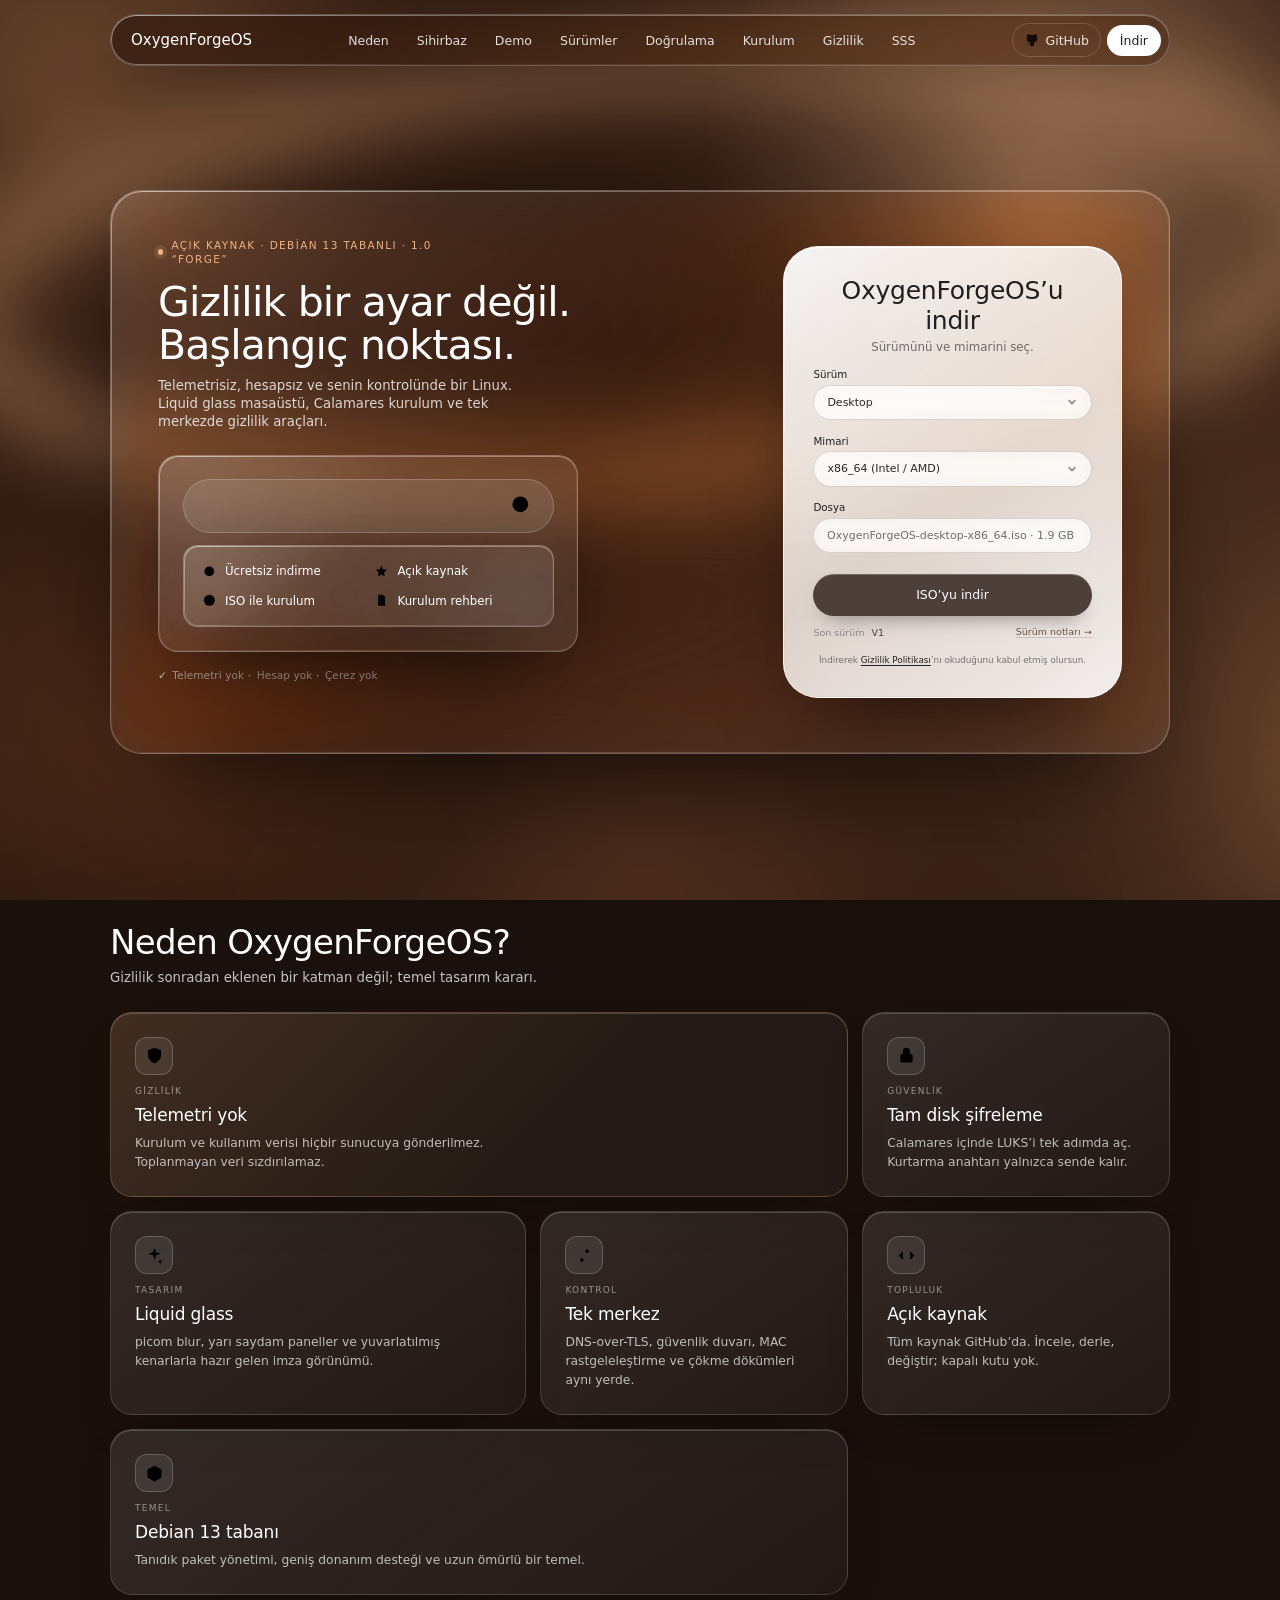
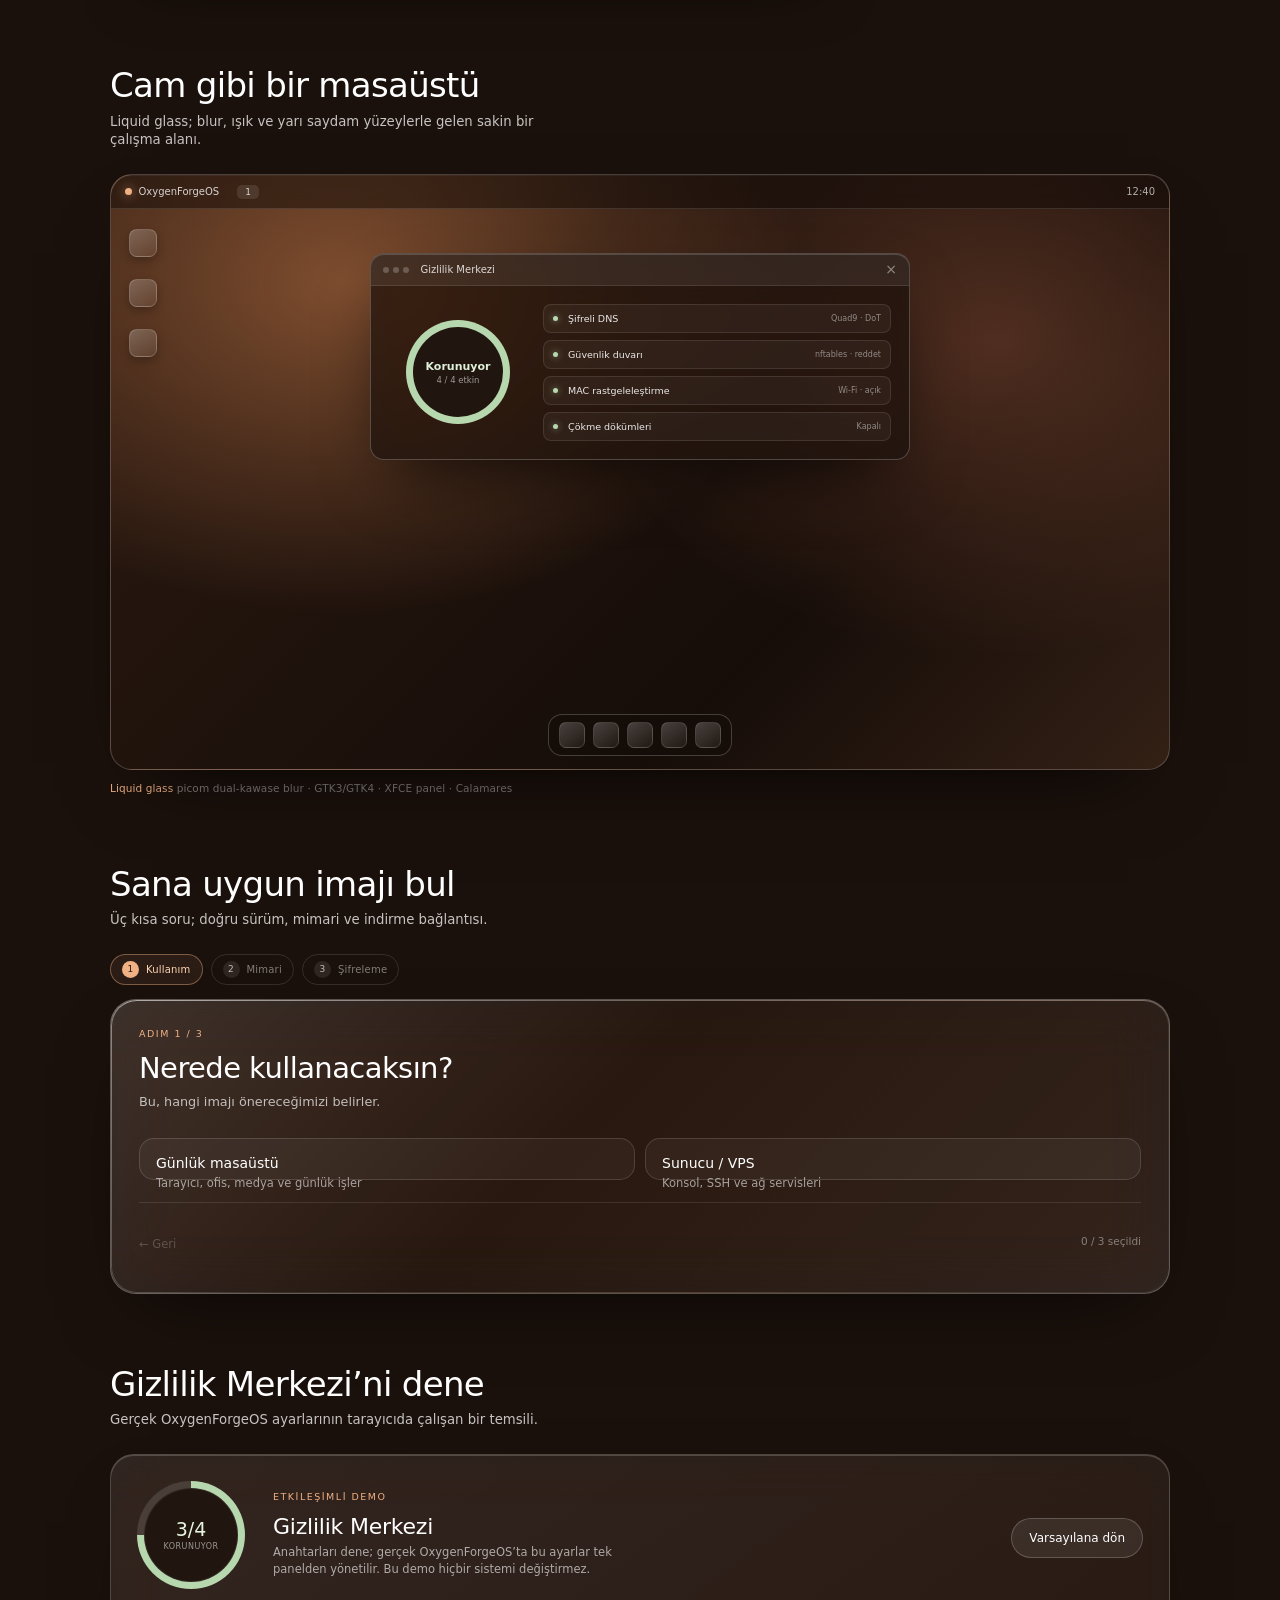
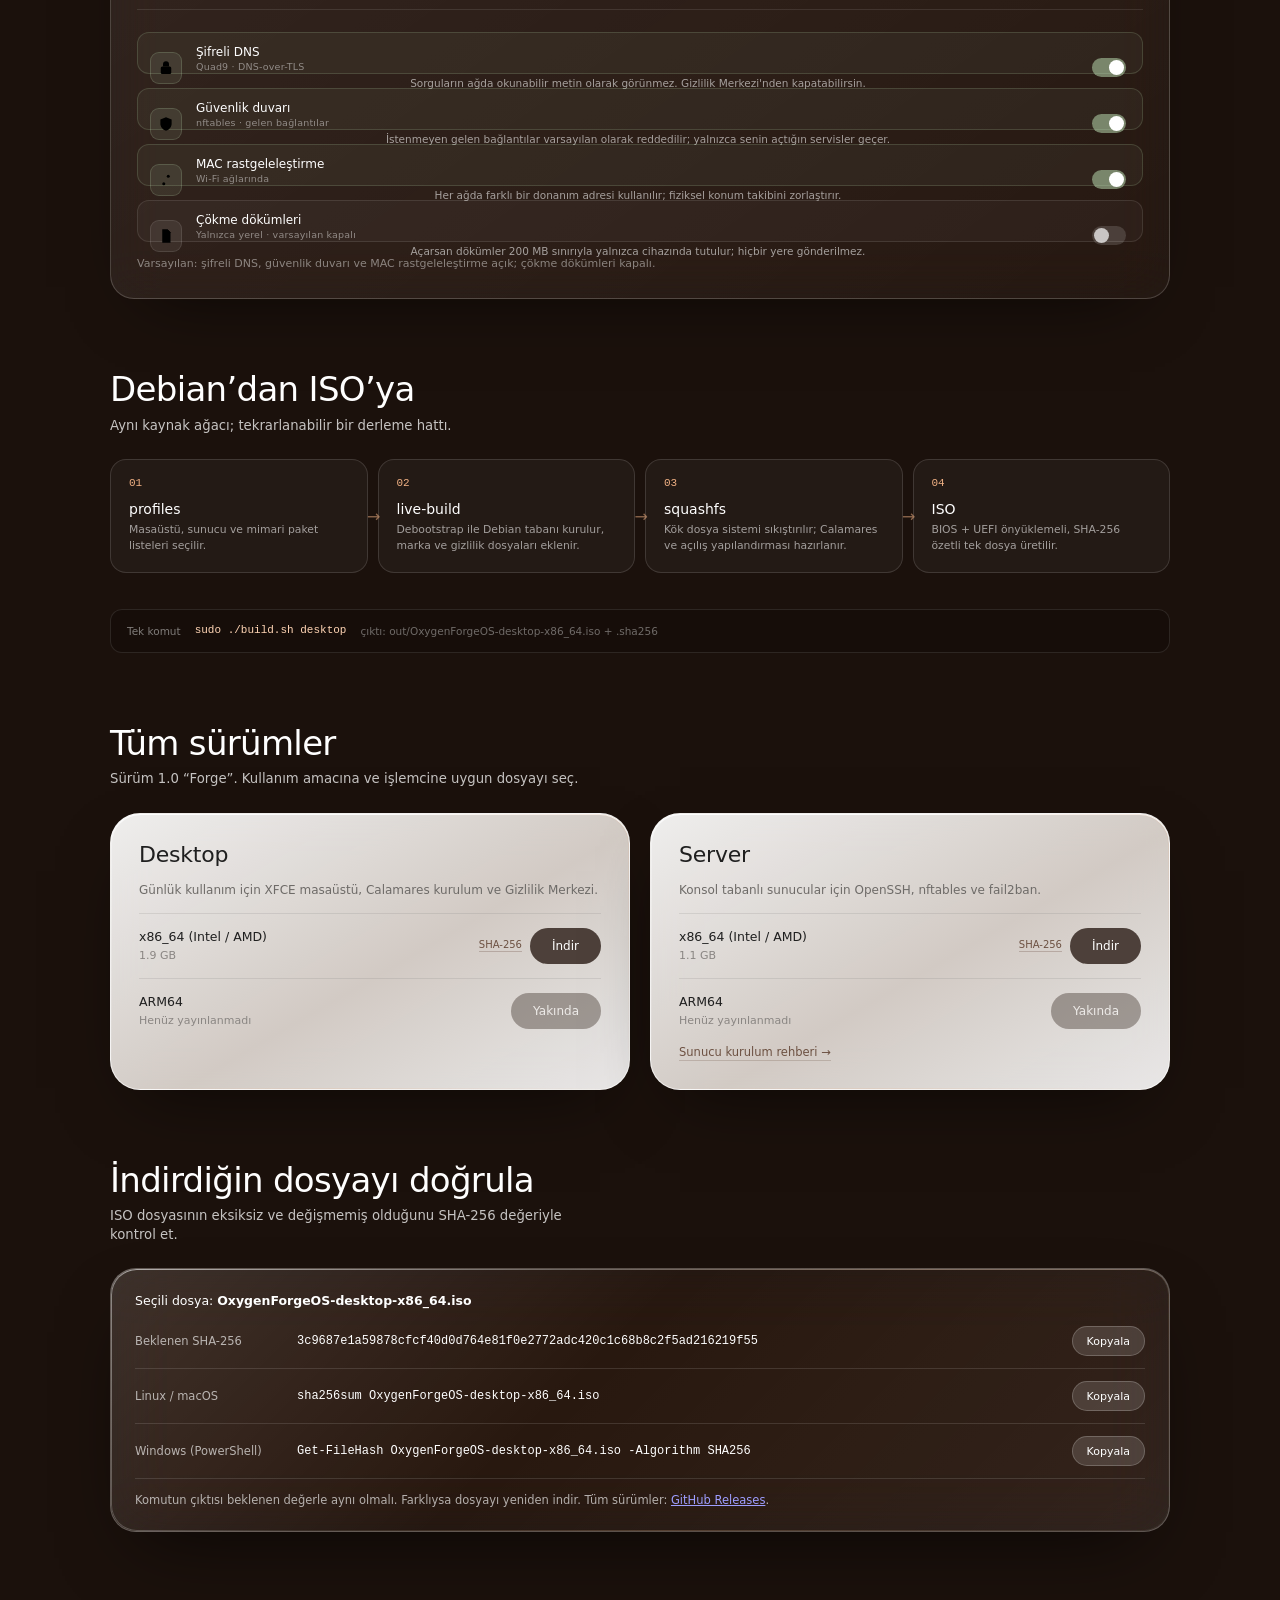
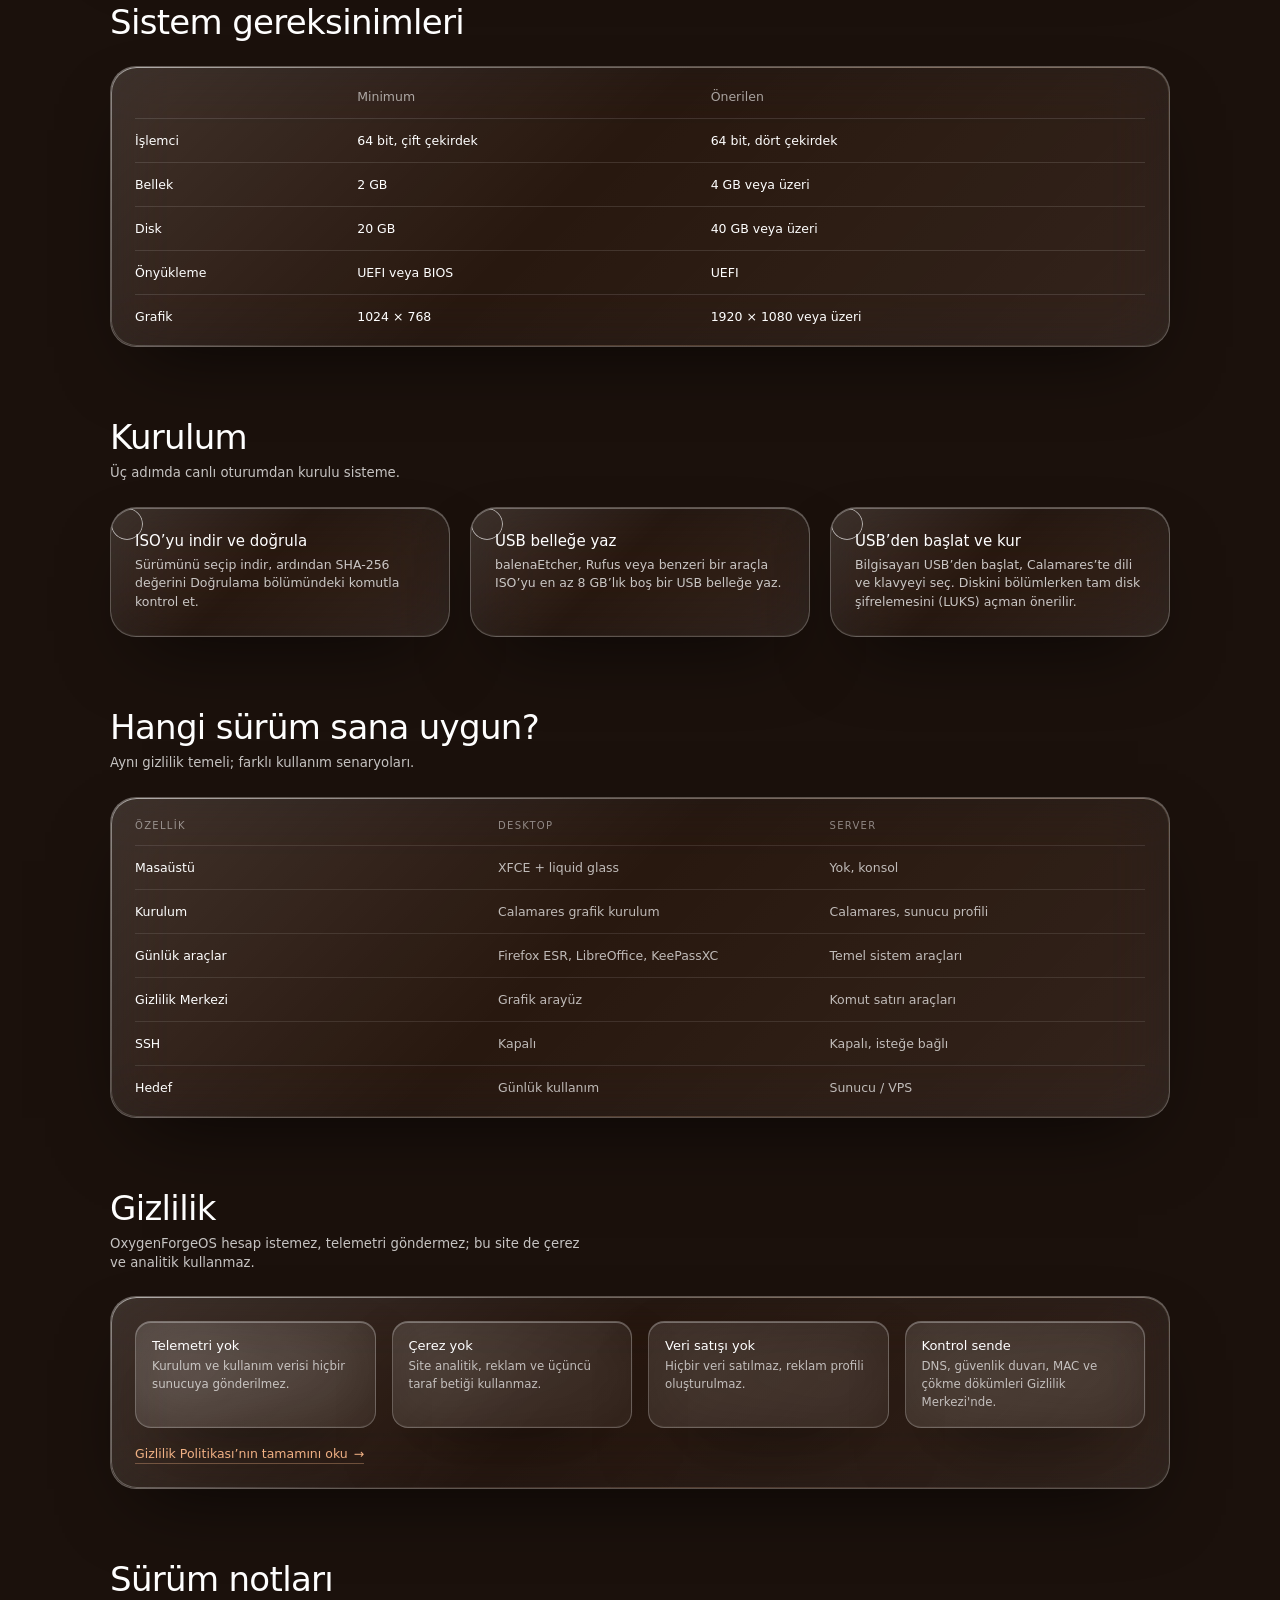
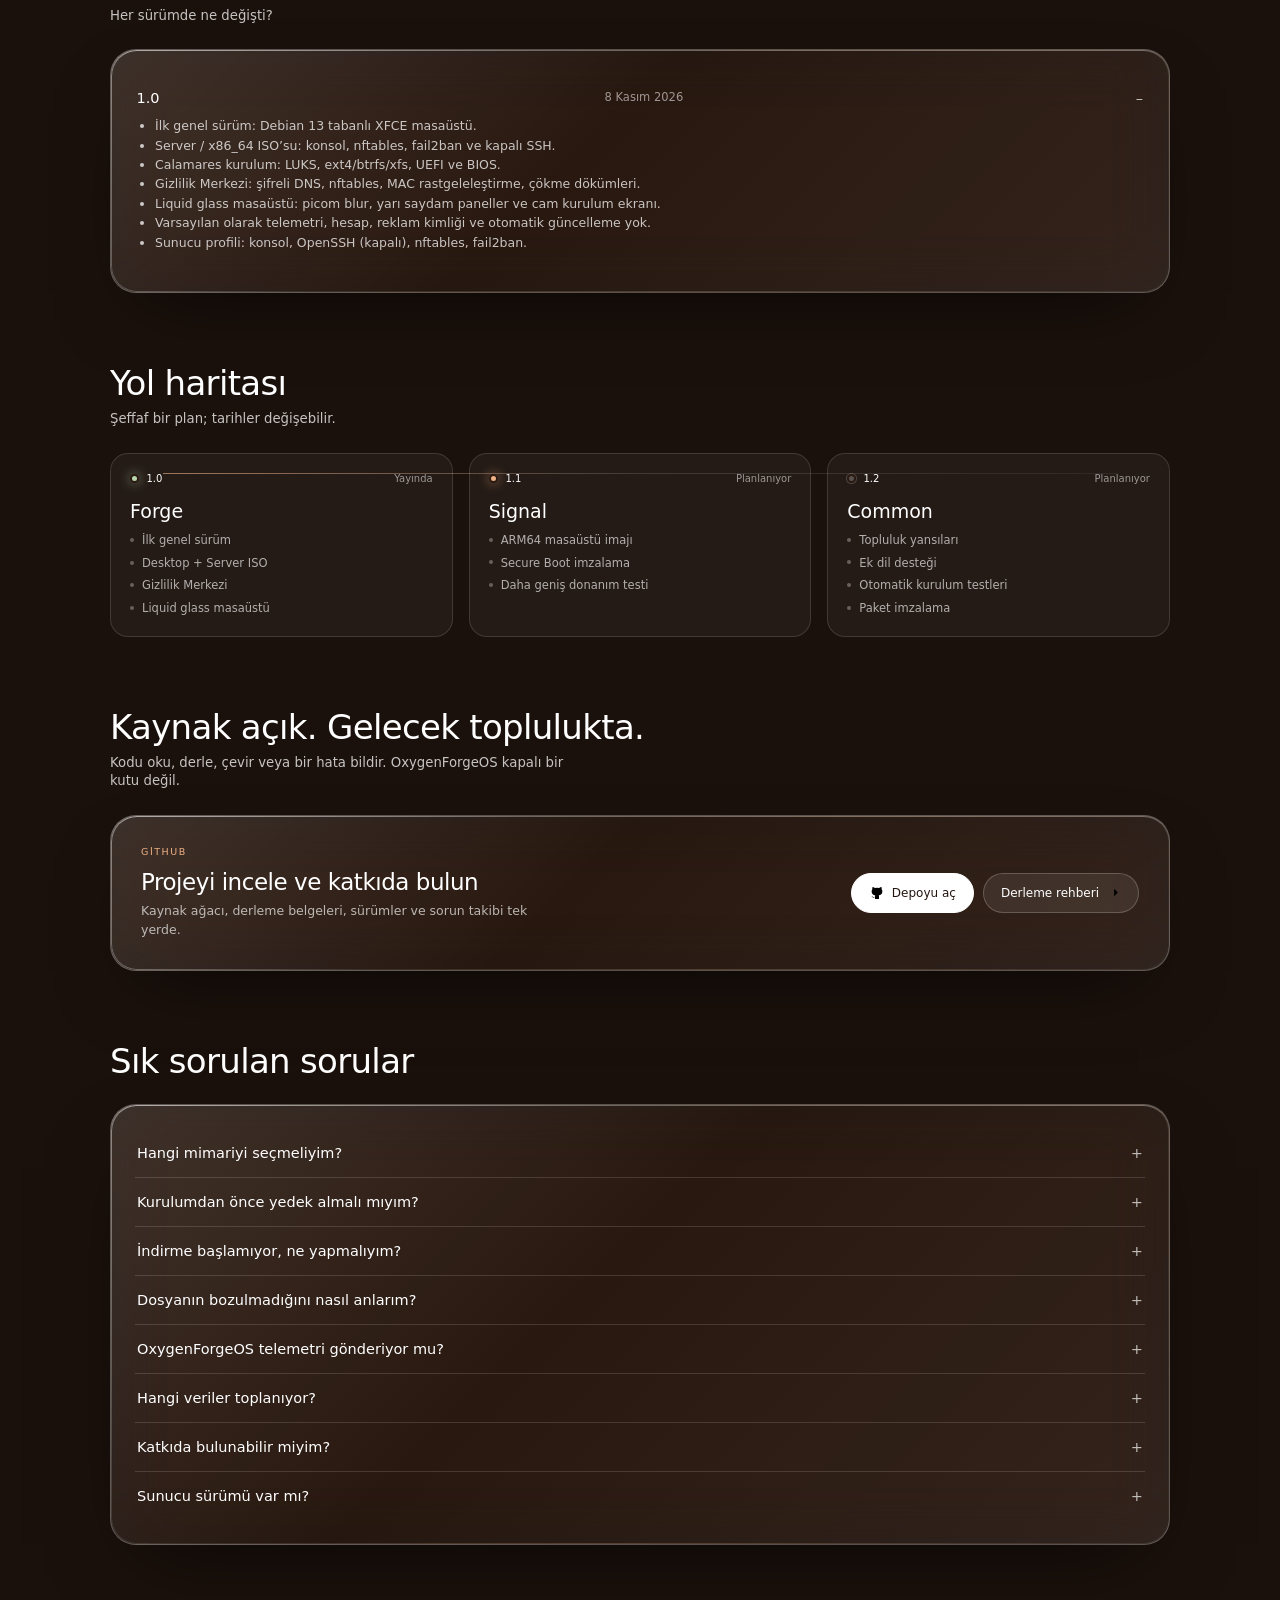
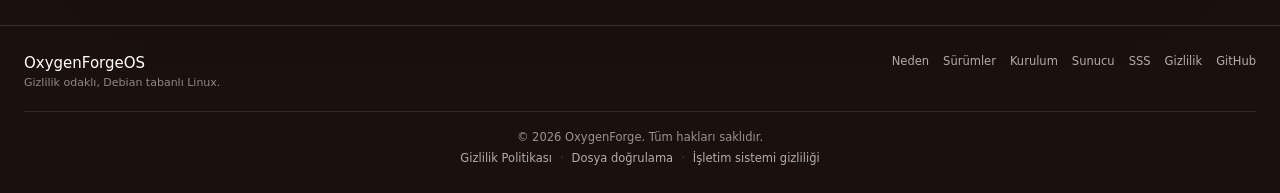
==== commit 4d4af92a: "Siteye kurulabilir PWA simgelerini ekle Manifestteki tek SVG simgesini 192/512 px PNG ve maskable si" ====
--- a/OxygenForgeOS-site/index.html
+++ b/OxygenForgeOS-site/index.html
@@ -24,6 +24,7 @@
 <meta name="twitter:description" content="Debian 13 tabanlı, telemetrisiz, liquid glass masaüstü.">
 <meta name="twitter:image" content="https://oxygenforge-code.github.io/OxygenForge-OS/og.png">
 <link rel="icon" href="favicon.svg" type="image/svg+xml">
+<link rel="apple-touch-icon" href="icon-192.png">
 <link rel="manifest" href="site.webmanifest">
 <link rel="stylesheet" href="style.css?v=20261110e">
 <link rel="stylesheet" href="sections.css?v=20261110e">
